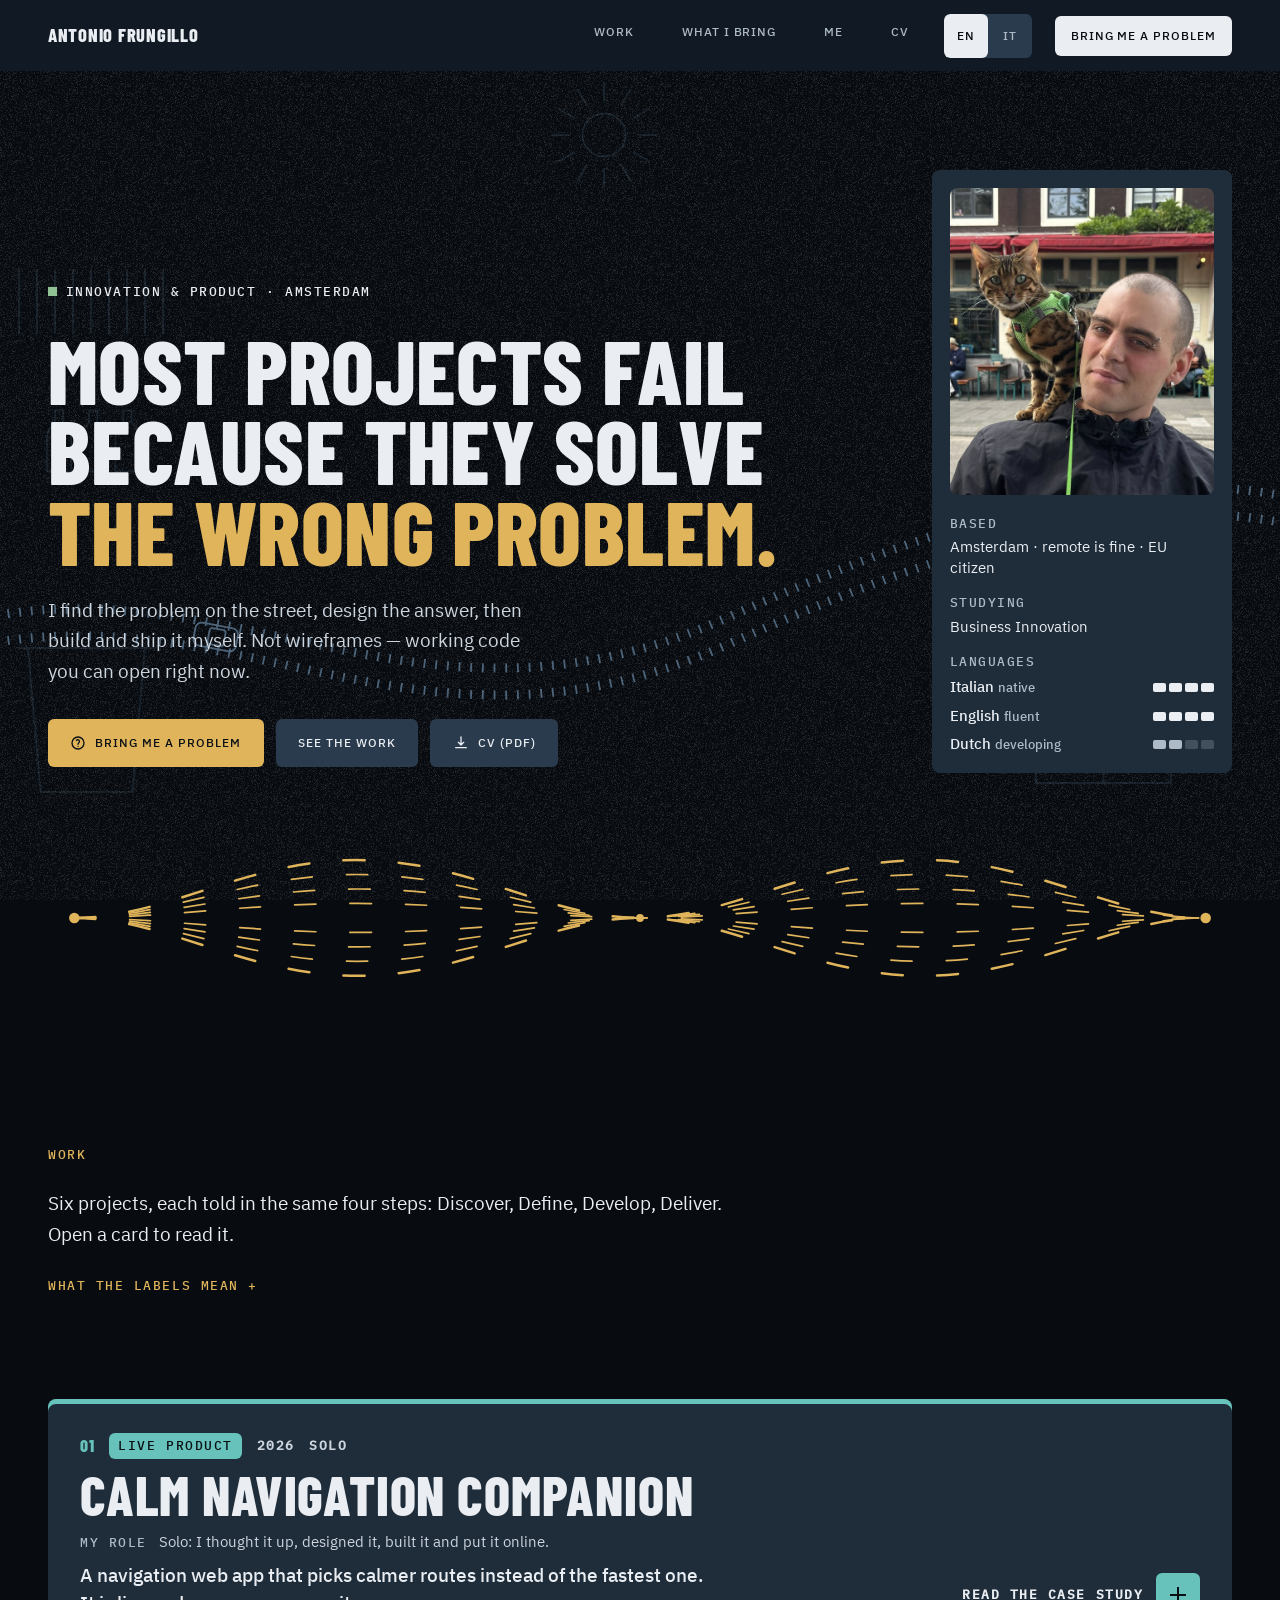
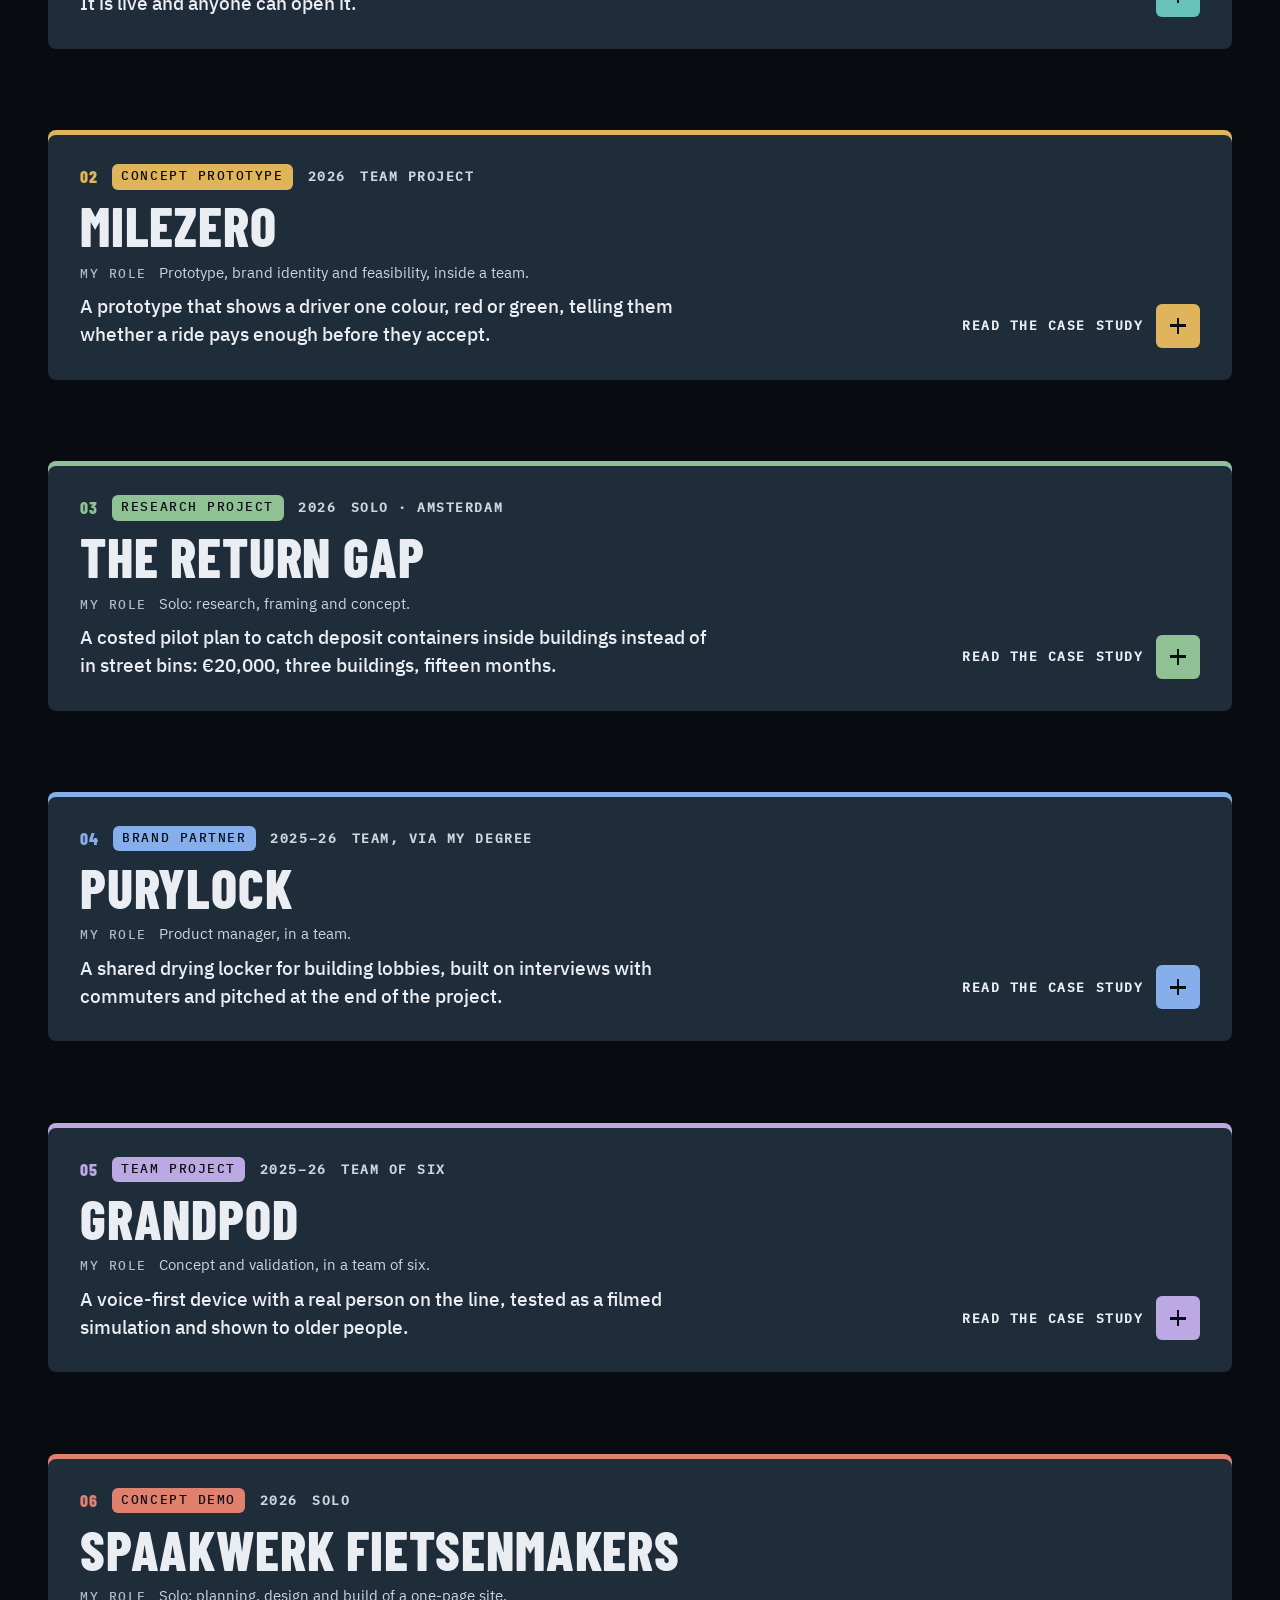
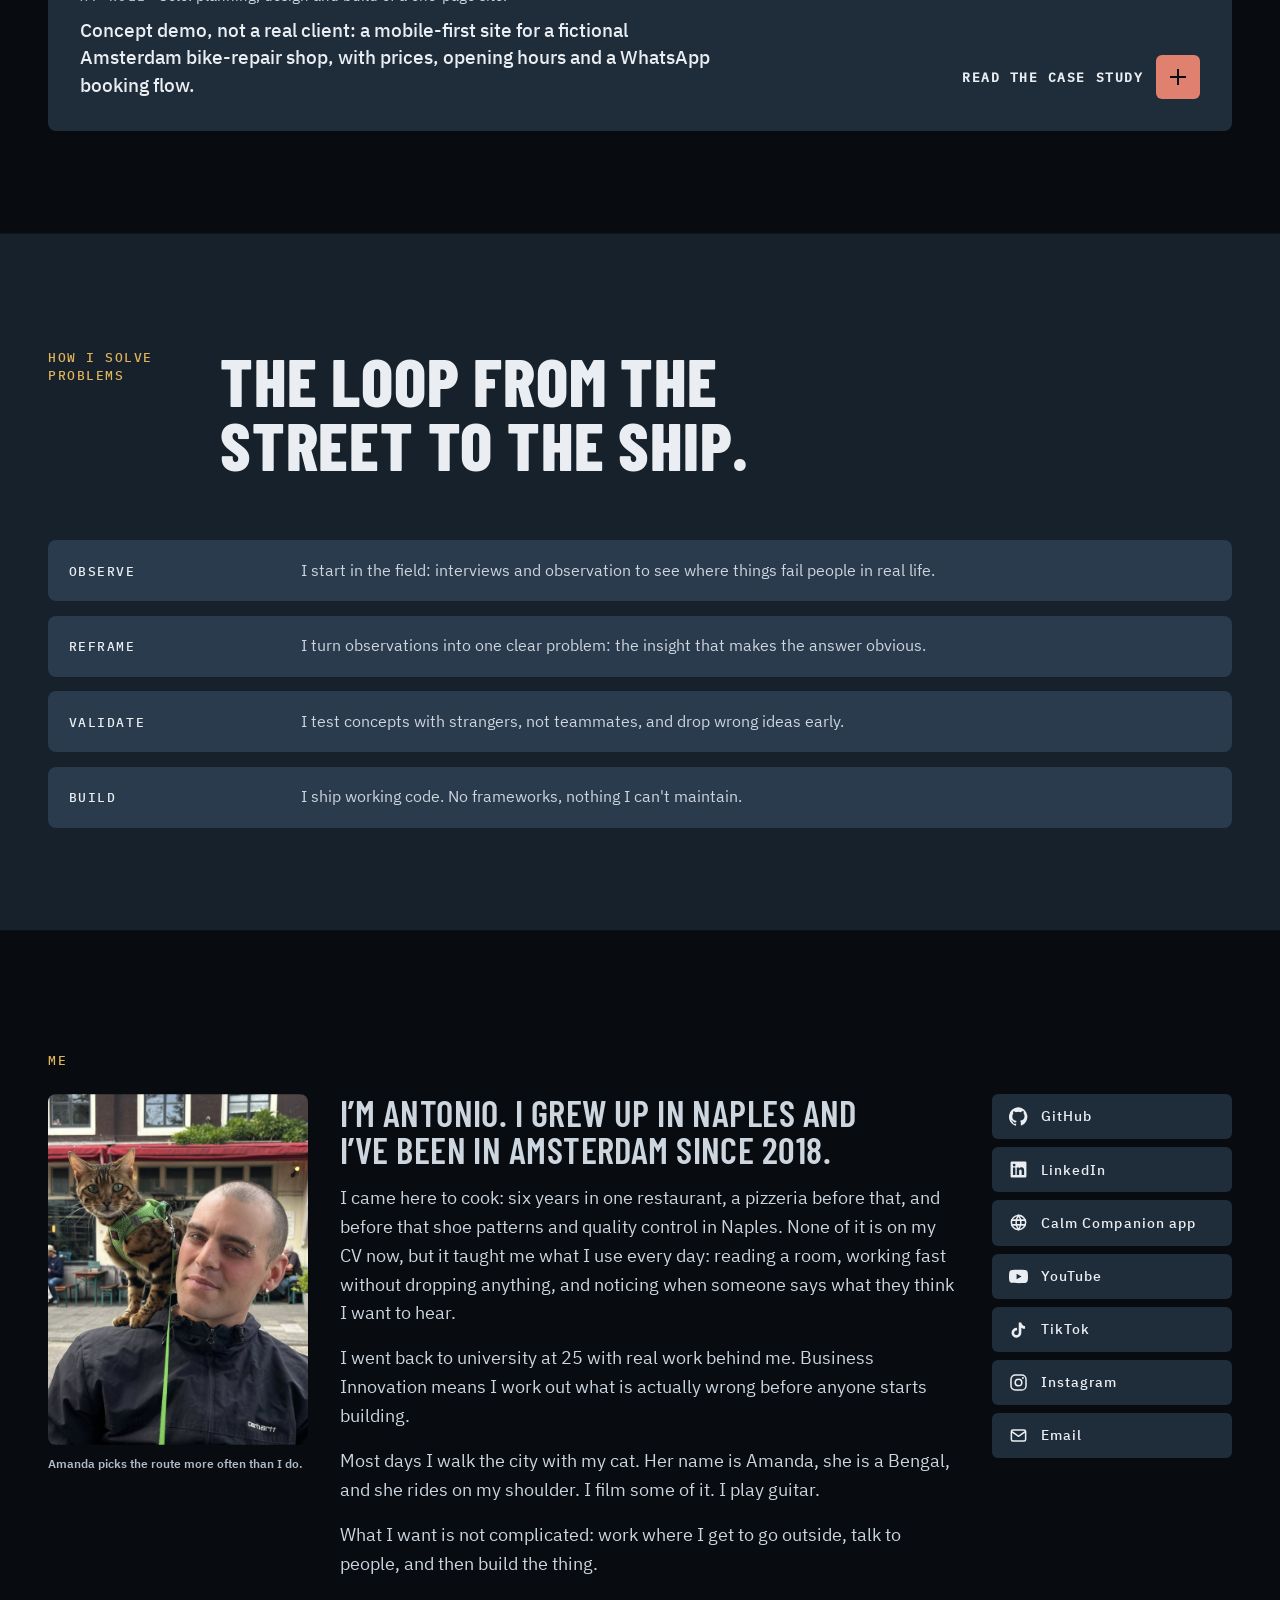
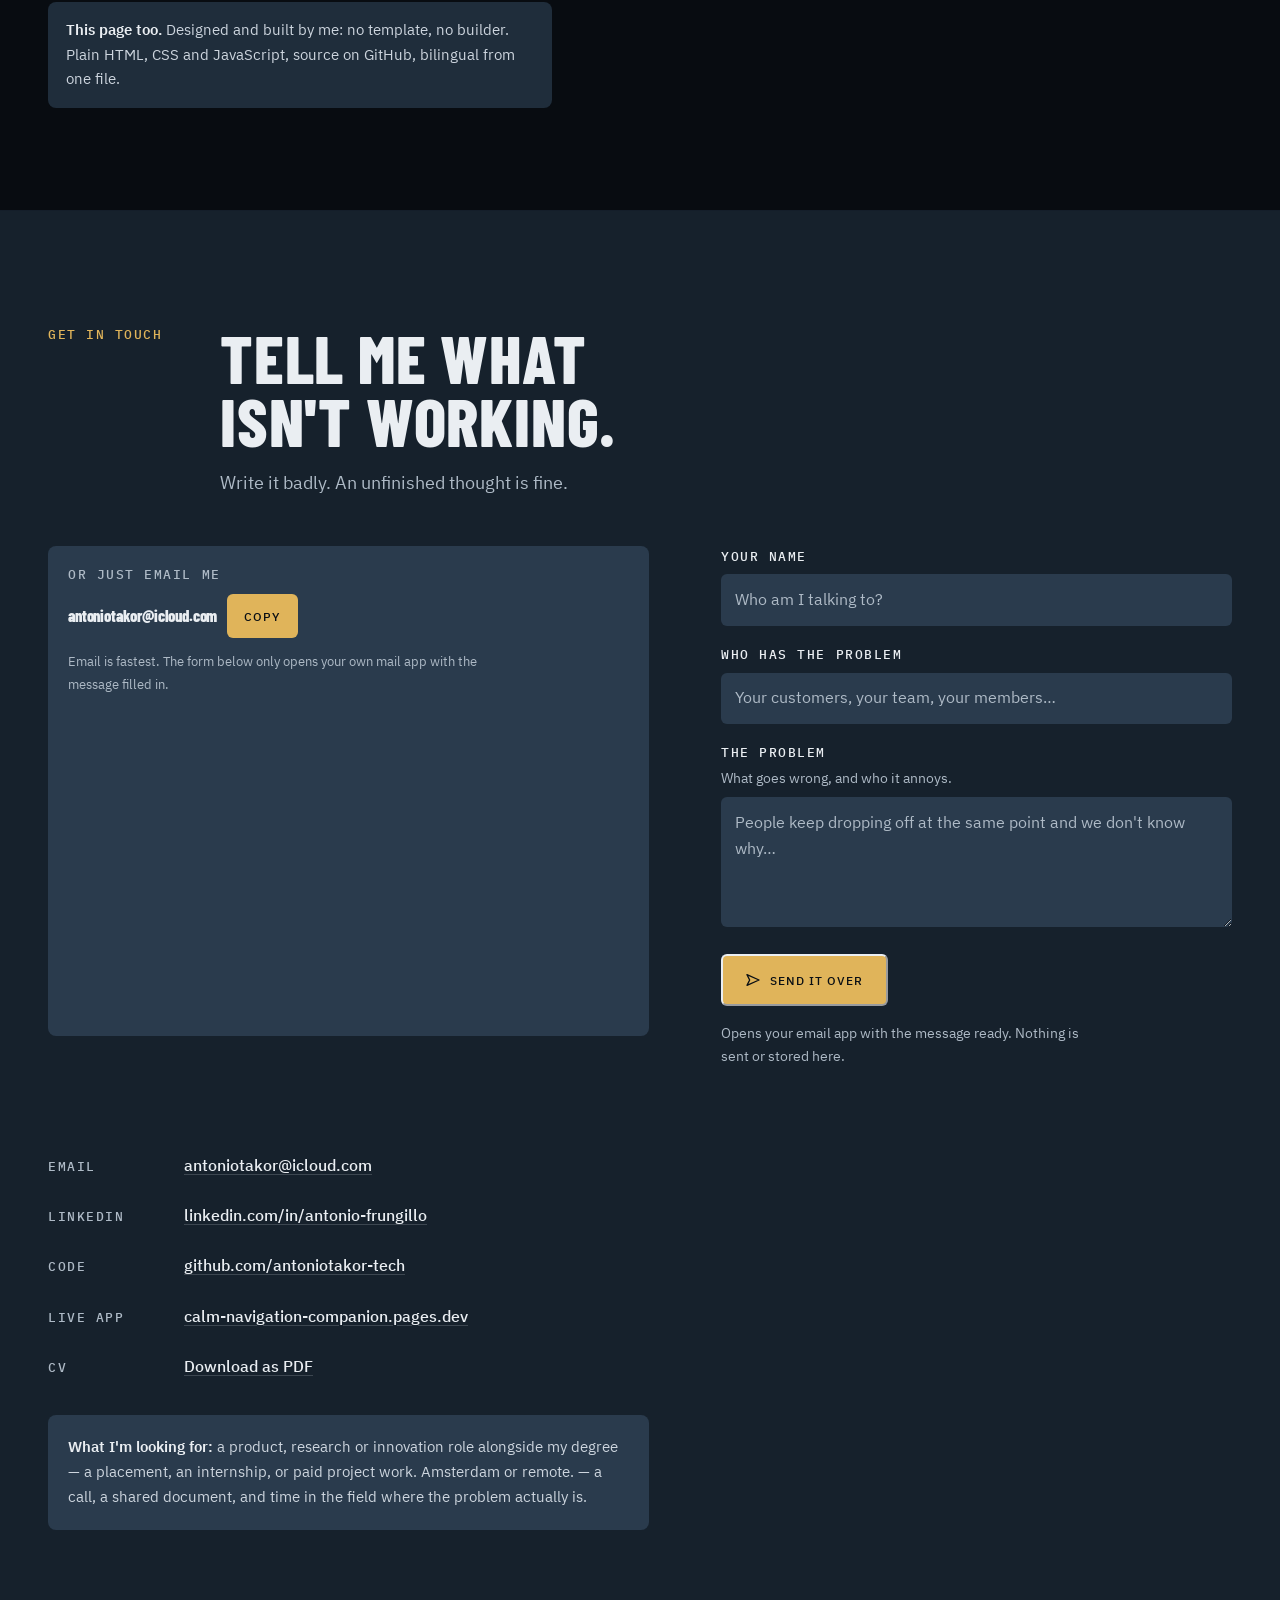
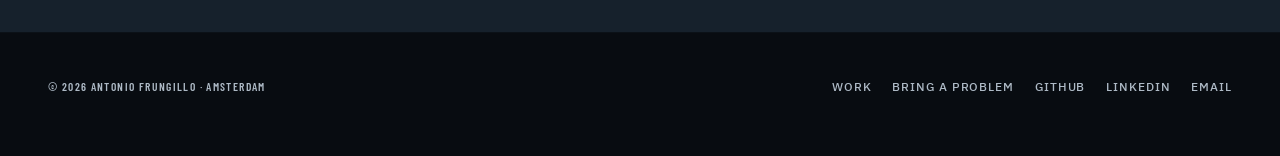
==== index.html @ 7f47feb0 "Calm case study: simpler, direct wording Co-Authored-By: Claude Sonnet 5.5 <noreply@anthropic.com>" ====
<!doctype html>
<html lang="en">
<head>
<meta charset="utf-8">
<meta name="viewport" content="width=device-width, initial-scale=1">
<title>Antonio Frungillo — I find the real problem first</title>
<meta name="description" content="Antonio Frungillo — innovation and product, Amsterdam. I find the real problem, design the answer, and ship it as working code. This site included: designed and built by me, no template.">
<meta name="author" content="Antonio Frungillo">
<link rel="canonical" href="https://antoniotakor-tech.github.io/">
<meta property="og:type" content="website">
<meta property="og:title" content="Antonio Frungillo — I find the real problem first">
<meta property="og:description" content="Innovation and product, Amsterdam. Research, reframing, and things that actually ship.">
<meta property="og:url" content="https://antoniotakor-tech.github.io/">
<meta name="theme-color" content="#080C11">
<link rel="icon" href="favicon.svg" type="image/svg+xml">


<style>
/* ============================================================
   TOKENS  —  editorial base, liquid-glass surfaces.
   White ground, warm and cool gradient accents, no hard outlines.
   ============================================================ */
:root{
  --bg:#FAFAFA;
  --card:#FFFFFF;
  --fg:#09090B;
  --fg-2:#3F3F46;
  --muted:#52525B;
  --rule:#09090B;
  --rule-soft:#D8D8DC;

  /* flat accent blocks — black text sits on all three at 5:1+ */
  --pink:#D45D6B;
  --green:#7CAE7A;
  --red:#B84B4B;
  /* darkened versions, for accent TEXT on white */
  --pink-ink:#A64553;
  --green-ink:#5A825A;
  --red-ink:#8B3A3A;
  --lime:#D1E0C4;
  /* liquid glass */
  --glass:rgba(255,255,255,.62);
  --glass-2:rgba(255,255,255,.45);
  --blur:saturate(165%) blur(22px);
  --pink-glass:none;
  --green-glass:none;
  --red-glass:none;
  --r-s:12px; --r-m:18px; --r-l:26px;
  --coral:#E88C7D;
  /* warm accent washes — no blue, no purple */
  --grad-warm:none;
  --grad-cool:none;

  --display:"Archivo",system-ui,-apple-system,"Segoe UI",sans-serif;
  --body:"Space Grotesk",system-ui,-apple-system,"Segoe UI",sans-serif;

  --s1:.5rem; --s2:1rem; --s3:1.5rem; --s4:2rem; --s5:3rem; --s6:4.5rem; --s7:6.5rem;
  --maxw:1280px;
  --gut:clamp(1.25rem,4vw,3rem);
}

*,*::before,*::after{box-sizing:border-box}
html{scroll-behavior:smooth}
@media (prefers-reduced-motion:reduce){html{scroll-behavior:auto}}

body{
  margin:0;
  background:var(--bg);
  color:var(--fg);
  font-family:var(--body);
  font-size:clamp(16px,.35vw + 15px,17.5px);
  line-height:1.6;
  -webkit-font-smoothing:antialiased;
}
img{max-width:100%;display:block}
a{color:var(--fg);text-decoration:underline;text-decoration-thickness:1px;text-underline-offset:3px;text-decoration-color:var(--rule-soft)}
a:hover{text-decoration-color:var(--pink-ink);color:var(--pink-ink)}
button{cursor:pointer;font:inherit}

:focus-visible{outline:3px solid var(--pink-ink);outline-offset:2px}

.skip{position:absolute;left:-9999px;top:0;z-index:200;background:var(--fg);color:#fff;padding:.85rem 1.25rem;font-weight:700}
.skip:focus{left:0}

.wrap{max-width:var(--maxw);margin:0 auto;padding:0 var(--gut)}

/* ============================================================
   TYPE SCALE
   ============================================================ */
h1,h2,h3,h4{font-family:var(--display);font-weight:800;letter-spacing:-.035em;line-height:1.02;margin:0}
h2{font-size:clamp(2rem,5vw,3.5rem)}
h3{font-size:clamp(1.35rem,2.4vw,1.9rem);letter-spacing:-.025em;line-height:1.1}
p{margin:0 0 1rem}
p:last-child{margin-bottom:0}

.label{
  font-family:var(--display);font-weight:800;
  font-size:.72rem;letter-spacing:.18em;text-transform:uppercase;
  color:var(--fg);display:inline-block;
}
.label::after{content:"";display:block;height:5px;background:var(--grad-warm);margin-top:.5rem;width:100%;max-width:110px}
.sec-head .label{margin-bottom:.4rem}
.lead{font-size:clamp(1.05rem,1.4vw,1.25rem);line-height:1.5;color:var(--fg-2)}

mark{background:var(--grad-warm);color:var(--fg);padding:0 .18em;box-decoration-break:clone;-webkit-box-decoration-break:clone}
mark.g{background:var(--grad-cool)}

/* ============================================================
   TOP BAR
   ============================================================ */
.bar{
  position:sticky;top:0;z-index:80;background:var(--bg);
  
}
.bar-in{
  max-width:var(--maxw);margin:0 auto;padding:.85rem var(--gut);
  display:flex;align-items:center;justify-content:space-between;gap:var(--s3);
}
.bar-name{font-family:var(--display);font-weight:800;letter-spacing:-.02em;font-size:.95rem;text-decoration:none}
.bar-name:hover{color:var(--fg)}
.bar-nav{display:flex;gap:1.4rem;align-items:center}
.bar-nav a{
  font-family:var(--display);font-weight:600;font-size:.74rem;
  letter-spacing:.13em;text-transform:uppercase;text-decoration:none;color:var(--muted);
  transition:color .15s ease;
}
.bar-nav a:hover{color:var(--fg)}
.lang-switch{display:flex;}
.lang-switch button{
  min-width:44px;min-height:36px;padding:.3rem .6rem;border:0;background:transparent;
  font-family:var(--display);font-weight:800;font-size:.72rem;letter-spacing:.1em;
  color:var(--muted);transition:background-color .15s ease,color .15s ease;
}
.lang-switch button+button{}
.lang-switch button[aria-pressed="true"]{background:var(--fg);color:#fff}
.lang-switch button:hover[aria-pressed="false"]{background:var(--grad-warm);color:var(--fg)}
/* ---------- compact menu, small screens ---------- */
.menu-btn{
  display:none;align-items:center;justify-content:center;
  width:44px;height:44px;flex:none;border:0;border-radius:999px;
  background:var(--glass-2);-webkit-backdrop-filter:var(--blur);backdrop-filter:var(--blur);
  cursor:pointer;transition:background-color .15s ease;
}
.menu-btn:hover{background:var(--grad-warm)}
.menu-ico{display:grid;gap:4px;width:18px}
.menu-ico i{display:block;height:2px;border-radius:2px;background:var(--fg);transition:transform .18s ease,opacity .18s ease}
.menu-btn[aria-expanded="true"] .menu-ico i:nth-child(1){transform:translateY(6px) rotate(45deg)}
.menu-btn[aria-expanded="true"] .menu-ico i:nth-child(2){opacity:0}
.menu-btn[aria-expanded="true"] .menu-ico i:nth-child(3){transform:translateY(-6px) rotate(-45deg)}

.menu-panel{
  display:grid;gap:.2rem;
  padding:.5rem clamp(1.25rem,4vw,3rem) 1rem;
  background:var(--glass);-webkit-backdrop-filter:var(--blur);backdrop-filter:var(--blur);
}
.menu-panel a{
  display:flex;align-items:center;min-height:52px;padding:.4rem .2rem;
  font-family:var(--display);font-weight:700;font-size:1rem;letter-spacing:-.01em;
  text-decoration:none;color:var(--fg);
}
.menu-panel a:hover{color:var(--pink-ink)}
@media (min-width:721px){ .menu-panel{display:none!important} }
@media (max-width:720px){
  .bar-in{gap:.55rem}
  .bar-nav{gap:.5rem;flex:none}
  .bar-nav a{display:none}
  .bar-nav .cta{display:none}
  .lang-switch{flex:none}
  .menu-btn{display:inline-flex}
  .bar-name{font-size:.9rem;max-width:8ch;line-height:1.05}
}
.bar-nav .cta{
  background:var(--fg);color:#fff;padding:.62rem 1rem;
  display:inline-flex;align-items:center;min-height:40px;
}
.bar-nav .cta:hover{background:var(--pink-ink);color:#fff}

/* ============================================================
   HERO
   ============================================================ */
.hero{padding:var(--s6) 0 0}
.hero-grid{display:grid;gap:var(--s4)}
@media (min-width:1000px){
  .hero-grid{grid-template-columns:minmax(0,1fr) 300px;gap:var(--s5);align-items:end}
}
.status{display:inline-flex;align-items:center;gap:.55rem;margin-bottom:var(--s3)}
.status .dot{width:9px;height:9px;background:var(--green);flex:none}
.status span{font-family:var(--display);font-weight:600;font-size:.72rem;letter-spacing:.16em;text-transform:uppercase}

.hero h1{
  font-size:clamp(2.05rem,5.4vw,4.1rem);
  letter-spacing:-.035em;line-height:1.0;
  margin:0 0 var(--s3);
  text-wrap:balance;
}
.hero h1 .thin{font-weight:400;letter-spacing:-.03em}
.hero-sub{max-width:44ch;margin:0 0 var(--s4)}

.cta-row{display:flex;flex-wrap:wrap;gap:.75rem;padding-bottom:var(--s5)}
.btn{
  display:inline-flex;align-items:center;justify-content:center;gap:.55rem;
  min-height:52px;padding:.85rem 1.4rem;
  font-family:var(--display);font-weight:700;font-size:.78rem;
  letter-spacing:.13em;text-transform:uppercase;
  background:transparent;color:var(--fg);
  text-decoration:none;cursor:pointer;
  transition:background-color .15s ease,color .15s ease,border-color .15s ease;
}
.btn:hover{background:var(--fg);color:#fff;text-decoration:none}
.btn-fill{background:var(--grad-warm);border-color:var(--fg)}
.btn-fill:hover{background:var(--fg);color:#fff}
.btn svg{width:16px;height:16px;flex:none}

.hero-card{
  background:var(--card);
  padding:1.25rem;margin-bottom:var(--s5);
}
.hero-card dl{margin:0;display:grid;gap:.85rem}
.hero-card dt{font-family:var(--display);font-weight:600;font-size:.66rem;letter-spacing:.16em;text-transform:uppercase;color:var(--muted)}
.hero-card dd{margin:.15rem 0 0;font-size:.95rem;line-height:1.4}

/* ---------- language proficiency: full ink for IT/EN, lighter for NL ---------- */
.langs{display:grid;gap:.5rem;margin:.35rem 0 0}
.lang{display:grid;grid-template-columns:1fr auto;align-items:center;gap:.6rem}
.lang-n{font-size:.92rem;font-weight:500}
.lang-n i{font-style:normal;color:var(--muted);font-size:.82rem}
.lang-bar{display:flex;gap:3px}
.lang-bar b{width:13px;height:9px;background:var(--rule-soft)}
.lang-bar b.on{background:var(--fg)}
.lang-bar b.part{background:var(--muted)}

/* ---------- double diamond: pure shape, banded like a retro sun ---------- */
.dd-wrap{background:var(--card);padding:clamp(1.25rem,3vw,2.25rem)}
.dd-phases{
  display:grid;grid-template-columns:repeat(2,1fr);gap:0;
  margin-top:clamp(1.25rem,3vw,2rem);
  
}
@media (min-width:720px){.dd-phases{grid-template-columns:repeat(4,1fr)}}
.dd-phases div{
  
  padding:.85rem .9rem;
}
.dd-phases b{
  display:block;font-family:var(--display);font-weight:800;
  font-size:clamp(.86rem,1.5vw,1.05rem);letter-spacing:.04em;
}
.dd-phases i{font-style:normal;font-family:var(--display);font-weight:600;font-size:.66rem;letter-spacing:.16em;color:var(--muted)}
.dd-phases div:nth-child(1),.dd-phases div:nth-child(2){background:var(--grad-warm)}
.dd-phases div:nth-child(3),.dd-phases div:nth-child(4){background:var(--grad-cool)}
.dd-phases div:nth-child(1) i,.dd-phases div:nth-child(2) i,
.dd-phases div:nth-child(3) i,.dd-phases div:nth-child(4) i{color:var(--fg);opacity:.7}
/* small version, in the hero */
.dd-hero{background:var(--card);padding:1.1rem}

/* full-width statement band */
.band{
  
  background:var(--grad-cool);
}
.band .wrap{padding-top:var(--s4);padding-bottom:var(--s4)}
.band{position:relative}
.band p{
  font-family:var(--display);font-weight:800;letter-spacing:-.03em;line-height:1.12;
  font-size:clamp(1.35rem,3.2vw,2.35rem);margin:0;max-width:24ch;
}

/* ============================================================
   SECTIONS
   ============================================================ */
section{padding:var(--s6) 0}
section:last-of-type{border-bottom:0}
.sec-head{display:grid;gap:var(--s2);margin-bottom:var(--s5)}
@media (min-width:900px){
  .sec-head{grid-template-columns:140px minmax(0,1fr);gap:var(--s4);align-items:start}
}
.sec-head h2{max-width:18ch;text-wrap:balance}
.sec-head .sec-body{max-width:56ch}
.sec-head .sec-body p{color:var(--muted)}
.sec-head .sec-body h2{margin-bottom:var(--s2)}

/* ============================================================
   WORK
   ============================================================ */
.case{padding-top:var(--s4);margin-top:var(--s7)}
.case:first-of-type{margin-top:0}
.case-media{display:grid;gap:var(--s3)}
.case-grid{display:grid;gap:var(--s4)}
@media (min-width:960px){
  .case-grid{grid-template-columns:minmax(0,1.02fr) minmax(0,1fr);gap:var(--s5);align-items:start}
  .case-media{position:sticky;top:5.5rem}
}
.case-num{
  font-family:var(--display);font-weight:800;font-size:.78rem;letter-spacing:.16em;
  display:flex;flex-wrap:wrap;gap:.5rem 1rem;align-items:baseline;
  text-transform:uppercase;margin-bottom:var(--s2);
}
.case-num b{color:var(--fg)}
.case-num span{color:var(--muted);font-weight:600}
.case h3{margin-bottom:var(--s2)}
.case h3 a{text-decoration:none}
.case-rf{
  font-family:var(--display);font-weight:600;font-size:.92rem;
  display:flex;flex-wrap:wrap;gap:.4rem .6rem;align-items:baseline;
  padding:.7rem 0;
  margin-bottom:var(--s3);
}
.case p{color:var(--fg-2);margin-bottom:.9rem}
.case p strong{color:var(--fg);font-weight:700}
.case-media figure{margin:0}
.case-media img{background:var(--card);width:100%}
.case-cap{font-family:var(--display);font-size:.72rem;letter-spacing:.04em;color:var(--muted);margin-top:.6rem}
.chips{display:flex;flex-wrap:wrap;gap:.4rem;margin-top:var(--s3)}
.chips span{
  padding:.35rem .7rem;
  font-family:var(--display);font-weight:600;font-size:.7rem;letter-spacing:.08em;color:var(--fg-2);
}
.case-link{
  display:inline-flex;align-items:center;gap:.5rem;min-height:44px;margin-top:var(--s2);
  background:var(--grad-warm);padding:.55rem .9rem;
  font-family:var(--display);font-weight:700;font-size:.76rem;letter-spacing:.13em;text-transform:uppercase;
  text-decoration:none;border-bottom:2px solid var(--pink);
}
.case-link{border-bottom:0}
.case-link:hover{background:var(--fg);color:#fff;text-decoration:none}

/* ------------------------------------------------------------
   FLOW DIAGRAM (drawn, not a slide)
   ------------------------------------------------------------ */
.flow{background:var(--card);padding:1.25rem}
.flow-lane{padding:1.1rem 0}
.flow-lane+.flow-lane{}
.flow-tag{
  display:inline-block;font-family:var(--display);font-weight:800;
  font-size:.66rem;letter-spacing:.18em;text-transform:uppercase;
  padding:.3rem .6rem;margin-bottom:.9rem;
}
.flow-lane.now .flow-tag{background:var(--red);color:var(--fg)}
.flow-lane.fix .flow-tag{background:var(--grad-cool);color:var(--fg)}
.flow-row{display:flex;flex-wrap:wrap;align-items:stretch;gap:.4rem}
.flow-row b{
  font-family:var(--display);font-weight:600;font-size:.78rem;line-height:1.3;
  padding:.5rem .65rem;flex:1 1 108px;min-width:0;
  display:flex;align-items:center;
}
.flow-row i{
  font-style:normal;align-self:center;color:var(--muted);
  font-family:var(--display);font-weight:700;font-size:.9rem;flex:none;
}
.flow-lane.now .flow-row b:last-of-type{background:var(--red)}
.flow-lane.fix .flow-row b:last-of-type{background:var(--grad-cool)}
.flow-note{
  font-family:var(--display);font-size:.76rem;color:var(--muted);
  margin:.8rem 0 0;line-height:1.45;
}

/* ------------------------------------------------------------
   EXPANDABLE PROCESS PANEL
   ------------------------------------------------------------ */
.case-more{margin-top:var(--s4)}
.case-more>summary{
  list-style:none;cursor:pointer;
  display:flex;align-items:center;justify-content:space-between;gap:var(--s2);
  min-height:62px;padding:1rem 1.1rem;
  background:var(--card);
  font-family:var(--display);font-weight:800;font-size:.8rem;
  letter-spacing:.14em;text-transform:uppercase;
  transition:background-color .15s ease,color .15s ease;
}
.case-more>summary::-webkit-details-marker{display:none}
.case-more>summary:hover{background:var(--grad-warm);color:var(--fg)}
.case-more>summary:hover .sign{background:var(--fg)}
.case-more>summary:hover .sign::before,.case-more>summary:hover .sign::after{background:#fff}
.case-more>summary:focus-visible{outline:3px solid var(--pink-ink);outline-offset:2px}
.case-more .sign{
  width:34px;height:34px;flex:none;
  display:grid;place-items:center;position:relative;
}
.case-more .sign::before,.case-more .sign::after{
  content:"";position:absolute;background:var(--fg);
}
.case-more .sign::before{width:14px;height:2px}
.case-more .sign::after{width:2px;height:14px;transition:opacity .15s ease}
.case-more[open] .sign::after{opacity:0}
.case-more[open]>summary{background:var(--grad-warm);color:var(--fg)}
.case-more[open] .sign{background:var(--fg)}
.case-more[open] .sign::before{background:#fff}
.panel{padding:var(--s3) 0 var(--s4);padding-left:1.1rem;padding-right:1.1rem}

/* process infographic */
.proc{
  display:grid;gap:0;margin:0 0 var(--s4);
  
}
@media (min-width:800px){.proc{grid-template-columns:repeat(4,1fr)}}
.proc-step{
  
  padding:1.1rem 1rem;background:var(--card);
}
.proc-dia{
  width:26px;height:26px;margin-bottom:.75rem;
  display:grid;place-items:center;
  transform:rotate(45deg);
}
.proc-dia b{transform:rotate(-45deg);font-family:var(--display);font-weight:800;font-size:.72rem}
.proc-step:nth-child(1) .proc-dia,.proc-step:nth-child(2) .proc-dia{background:var(--grad-warm)}
.proc-step:nth-child(3) .proc-dia,.proc-step:nth-child(4) .proc-dia{background:var(--grad-cool)}
.proc-ph{
  font-family:var(--display);font-weight:800;font-size:.72rem;letter-spacing:.16em;
  text-transform:uppercase;margin:0 0 .4rem;
}
.proc-step p{font-size:.88rem;line-height:1.45;color:var(--fg-2);margin:0}
.proc-step p+p{margin-top:.5rem}

/* prose inside the panel */
.panel h4{
  font-family:var(--display);font-weight:800;font-size:.74rem;letter-spacing:.16em;
  text-transform:uppercase;margin:var(--s3) 0 .5rem;padding-top:.8rem;
  
}
.panel h4:first-of-type{margin-top:0;border-top:0;padding-top:0}
.panel p{color:var(--fg-2);font-size:.96rem;margin-bottom:.8rem}
.panel blockquote{
  margin:0 0 .9rem;padding:.85rem 1.1rem;
  border-left:3px solid var(--green);background:var(--card);
  font-size:1rem;line-height:1.5;color:var(--fg);
}
.killed{list-style:none;margin:0 0 .9rem;padding:0}
.killed li{
  padding:.6rem 0 .6rem 1.7rem;position:relative;
  font-size:.93rem;color:var(--fg-2);
}
.killed li:last-child{border-bottom:0}
.killed li::before{
  content:"";position:absolute;left:0;top:1.05em;
  width:12px;height:2.5px;background:var(--red-ink);
}
.killed b{color:var(--fg);font-weight:700}
.panel-close{
  font-family:var(--display);font-weight:700;
  font-size:clamp(1rem,1.7vw,1.2rem);line-height:1.3;letter-spacing:-.015em;
  color:var(--fg)!important;margin:var(--s3) 0 0;padding-top:1rem;
  
}

/* ============================================================
   OFFER
   ============================================================ */
.offers{display:grid;gap:0;}
@media (min-width:880px){.offers{grid-template-columns:repeat(3,1fr)}}
.offer{
  
  padding:var(--s4) var(--s3);background:var(--card);
  transition:background-color .15s ease;
}
.offer:hover{background:var(--bg)}
.offer-n{
  display:flex;align-items:center;justify-content:center;
  width:52px;height:52px;margin:0 0 1.2rem;
  
  font-family:var(--display);font-weight:800;font-size:1.25rem;
}
.offer:nth-child(1) .offer-n{background:var(--grad-warm)}
.offer:nth-child(2) .offer-n{background:var(--grad-cool)}
.offer:nth-child(3) .offer-n{background:none}
.offer h3{font-size:1.22rem;margin-bottom:.6rem}
.offer>p{color:var(--muted);font-size:.95rem;margin-bottom:1.1rem}
.offer ul{margin:0;padding:0;list-style:none;}
.offer li{
  padding:.65rem 0 .65rem 1.3rem;
  font-size:.92rem;color:var(--fg-2);position:relative;
}
.offer li:last-child{border-bottom:0}
.offer li::before{content:"→";position:absolute;left:0;color:var(--pink-ink);font-weight:700}

/* ============================================================
   TOOLKIT
   ============================================================ */
.kit{margin:0;}
.kit>div{
  
  display:grid;gap:.3rem;padding:1.3rem 0;
}
@media (min-width:760px){.kit>div{grid-template-columns:180px minmax(0,1fr);gap:var(--s4);align-items:baseline}}
.kit dt{font-family:var(--display);font-weight:700;font-size:.76rem;letter-spacing:.16em;text-transform:uppercase}
.kit dd{margin:0;color:var(--fg-2);font-size:.98rem}
.kit dd b{color:var(--fg);font-weight:700}

/* ============================================================
   CONTACT
   ============================================================ */
.contact-grid{display:grid;gap:var(--s5);padding-top:var(--s4)}
@media (min-width:940px){.contact-grid{grid-template-columns:minmax(0,1fr) minmax(0,.85fr);gap:var(--s6)}}
.field{margin-bottom:1.15rem}
.field label{display:block;font-family:var(--display);font-weight:700;font-size:.72rem;letter-spacing:.14em;text-transform:uppercase;margin-bottom:.45rem}
.field .hint{display:block;font-family:var(--body);font-weight:400;font-size:.85rem;letter-spacing:0;text-transform:none;color:var(--muted);margin-top:.25rem}
.field input,.field textarea{
  width:100%;background:var(--card);color:var(--fg);
  padding:.8rem .9rem;font:inherit;font-size:.98rem;min-height:50px;
  transition:border-color .15s ease,box-shadow .15s ease;
}
.field textarea{min-height:130px;resize:vertical}
.field input:focus,.field textarea:focus{outline:none;border-color:var(--pink-ink);box-shadow:0 0 0 3px rgba(200,0,92,.16)}
.field input::placeholder,.field textarea::placeholder{color:#8A8A93}
.form-note{font-size:.86rem;color:var(--muted);margin:1rem 0 0;max-width:48ch}
.direct{list-style:none;margin:0;padding:0;}
.direct li{padding:.95rem 0;display:grid;gap:.15rem}
@media (min-width:520px){.direct li{grid-template-columns:120px minmax(0,1fr);gap:var(--s2);align-items:baseline}}
.direct .k{font-family:var(--display);font-weight:700;font-size:.68rem;letter-spacing:.16em;text-transform:uppercase;color:var(--muted)}
.direct .v{font-size:1rem;font-weight:500;overflow-wrap:anywhere}
.avail{margin-top:var(--s3);padding:1.1rem;font-size:.94rem;color:var(--fg-2)}
.avail b{color:var(--fg)}
.avail .hl{background:var(--grad-cool);padding:0 .2em}

/* ============================================================
   FOOTER
   ============================================================ */
footer{padding:var(--s4) 0 var(--s5)}
.foot-in{display:flex;flex-wrap:wrap;gap:var(--s2) var(--s4);justify-content:space-between;align-items:baseline}
.foot-in p{margin:0;color:var(--muted);font-family:var(--display);font-size:.72rem;letter-spacing:.12em;text-transform:uppercase}
.foot-links{display:flex;flex-wrap:wrap;gap:1.3rem}
.foot-links a{font-family:var(--display);font-weight:600;font-size:.72rem;letter-spacing:.12em;text-transform:uppercase;text-decoration:none;color:var(--muted)}
.foot-links a:hover{color:var(--fg)}

/* ============================================================
   MOTION — subtle, 350ms, reduced-motion respected
   ============================================================ */
.rv{opacity:0;transform:translateY(12px);transition:opacity .35s ease,transform .35s ease}
.rv.in{opacity:1;transform:none}
@media (prefers-reduced-motion:reduce){
  .rv{opacity:1!important;transform:none!important;transition:none}
  *{transition:none!important}
}

/* ============================================================
   LIQUID GLASS  —  no outlines, soft tint, rounded
   ============================================================ */
body{
  background:
    none,
    none,
    none,
    var(--bg);
  background-attachment:fixed;
}

.bar{
  background:var(--glass);
  -webkit-backdrop-filter:var(--blur);backdrop-filter:var(--blur);
}
.bar-nav .cta{border-radius:999px}
.lang-switch{border-radius:999px;overflow:hidden;background:var(--glass-2);-webkit-backdrop-filter:var(--blur);backdrop-filter:var(--blur)}
.lang-switch button+button{box-shadow:inset 1px 0 0 rgba(9,9,11,.10)}
.lang-switch button[aria-pressed="true"]{background:var(--fg);color:#fff}

.btn{border-radius:999px;background:var(--glass-2);-webkit-backdrop-filter:var(--blur);backdrop-filter:var(--blur)}
.btn:hover{background:var(--fg);color:#fff}
.btn-fill{background:var(--grad-warm);color:var(--fg)}
.btn-fill:hover{background:var(--fg);color:#fff}

.hero-card{
  background:var(--glass);border-radius:var(--r-l);
  -webkit-backdrop-filter:var(--blur);backdrop-filter:var(--blur);
  padding:1.5rem;
}
.lang-bar b{border-radius:2px}

.band{background:var(--green-glass);-webkit-backdrop-filter:var(--blur);backdrop-filter:var(--blur)}

.label::after{border-radius:999px;height:5px}

.dd-wrap{background:var(--glass);border-radius:var(--r-l);-webkit-backdrop-filter:var(--blur);backdrop-filter:var(--blur)}
.dd-phases{
  display:grid;gap:.55rem;margin-top:clamp(1.25rem,3vw,2rem);
}
@media (min-width:720px){.dd-phases{grid-template-columns:repeat(4,1fr)}}
.dd-phases div{border-radius:var(--r-m);padding:.9rem 1rem;-webkit-backdrop-filter:var(--blur);backdrop-filter:var(--blur)}
.dd-phases div:nth-child(1),.dd-phases div:nth-child(2){background:var(--pink-glass)}
.dd-phases div:nth-child(3),.dd-phases div:nth-child(4){background:var(--green-glass)}

/* ---------- work: names out front, everything else behind the click ---------- */
.case{margin-top:1rem}
.case:first-of-type{margin-top:0}
.case-more{border-radius:var(--r-l);overflow:hidden;background:var(--glass);-webkit-backdrop-filter:var(--blur);backdrop-filter:var(--blur)}
.case-more>summary{
  min-height:0;padding:clamp(1.3rem,3vw,2rem);background:transparent;
  gap:var(--s3);align-items:flex-start;border-radius:var(--r-l);
  text-transform:none;letter-spacing:0;font-size:1rem;
}
.case-more>summary:hover{background:rgba(255,255,255,.42);color:var(--fg)}
.case-more[open]>summary{background:rgba(255,255,255,.42);color:var(--fg)}
.case-head{display:grid;gap:.55rem;min-width:0}
.case-num{
  display:flex;flex-wrap:wrap;gap:.35rem .9rem;align-items:baseline;margin:0;
  font-family:var(--display);font-weight:700;font-size:.7rem;letter-spacing:.15em;
  text-transform:uppercase;color:var(--muted);
}
.case-num b{color:var(--fg)}
.case-name{
  font-family:var(--display);font-weight:800;
  font-size:clamp(1.6rem,4vw,2.7rem);line-height:1.02;letter-spacing:-.035em;
  color:var(--fg);
}
.case-rf{
  display:flex;flex-wrap:wrap;gap:.35rem .6rem;align-items:baseline;margin:0;padding:0;
  font-family:var(--display);font-weight:600;font-size:clamp(.85rem,1.6vw,1rem);
}
.case-more .sign{
  width:44px;height:44px;border-radius:999px;margin-top:.35rem;
  background:var(--grad-warm);
}
.case-more .sign::before,.case-more .sign::after{background:var(--fg)}
.case-more .sign::before{width:16px;height:2.5px}
.case-more .sign::after{width:2.5px;height:16px}
.case-more[open] .sign{background:var(--fg)}
.case-more[open] .sign::before{background:#fff}

.panel{padding:0 clamp(1.3rem,3vw,2rem) clamp(1.6rem,3vw,2.25rem);border:0}
.panel-lead{font-size:clamp(1.02rem,1.6vw,1.18rem);line-height:1.5;color:var(--fg)!important;font-weight:500}
.panel h4{
  border:0;padding-top:0;margin:var(--s4) 0 .6rem;
  font-size:.72rem;letter-spacing:.16em;
}
.case-media{display:grid;gap:.9rem;margin-bottom:var(--s3)}
@media (min-width:820px){
  .case-media:has(figure:nth-child(2)){grid-template-columns:repeat(2,1fr)}
  .case-media:has(figure:nth-child(3)) figure:first-child{grid-column:1 / -1}
}
.case-media figure{margin:0;border-radius:var(--r-m);overflow:hidden;background:rgba(255,255,255,.5)}
.case-media img{width:100%;height:100%;object-fit:cover;display:block}

.proc{display:grid;gap:.55rem;margin:var(--s3) 0 0;border:0}
@media (min-width:820px){.proc{grid-template-columns:repeat(4,1fr)}}
.proc-step{border-radius:var(--r-m);padding:1.1rem;-webkit-backdrop-filter:var(--blur);backdrop-filter:var(--blur)}
.proc-step:nth-child(1),.proc-step:nth-child(2){background:var(--pink-glass)}
.proc-step:nth-child(3),.proc-step:nth-child(4){background:var(--green-glass)}
.proc-dia{display:none}
.proc-ph{font-size:.7rem;letter-spacing:.16em}
.proc-step p:last-child{color:var(--fg);opacity:.82}

.flow{background:transparent;padding:0;border:0}
.flow-lane{padding:1.1rem 1.25rem;border-radius:var(--r-m);margin-bottom:.6rem;-webkit-backdrop-filter:var(--blur);backdrop-filter:var(--blur)}
.flow-lane.now{background:var(--red-glass)}
.flow-lane.fix{background:var(--green-glass)}
.flow-tag{border-radius:999px;background:rgba(255,255,255,.55)!important;color:var(--fg)!important}
.flow-row b{border:0;border-radius:var(--r-s);background:rgba(255,255,255,.6);padding:.6rem .75rem}
.flow-lane.now .flow-row b:last-of-type,.flow-lane.fix .flow-row b:last-of-type{background:rgba(255,255,255,.92);font-weight:700}
.flow-note{color:var(--fg);opacity:.75}

.killed{border:0}
.killed li{border:0;padding:.55rem 0 .55rem 1.6rem}
.killed li::before{content:"";position:absolute;left:0;top:1.05em;width:13px;height:3px;border-radius:2px;background:var(--grad-warm)}
.panel-close{border:0;padding-top:0;margin-top:var(--s4)}
.case-link{border-radius:999px;padding:.7rem 1.1rem;margin-top:var(--s3)}

/* ---------- toolkit ---------- */
.kit{display:grid;gap:.55rem;border:0}
.kit>div{
  border:0;border-radius:var(--r-m);padding:1.1rem 1.3rem;
  background:var(--glass);-webkit-backdrop-filter:var(--blur);backdrop-filter:var(--blur);
}
@media (min-width:760px){.kit>div{grid-template-columns:200px minmax(0,1fr)}}

/* ---------- contact ---------- */
.contact-grid{border:0;padding-top:0}
.field input,.field textarea{
  border:0;border-radius:var(--r-m);background:rgba(255,255,255,.72);
  -webkit-backdrop-filter:var(--blur);backdrop-filter:var(--blur);
  box-shadow:inset 0 0 0 1px rgba(9,9,11,.10);
}
.field input:focus,.field textarea:focus{box-shadow:inset 0 0 0 2px var(--pink-ink)}
.direct{border:0}
.direct li{border:0;padding:.75rem 0}
.avail{border:0;border-radius:var(--r-m);padding:1.25rem;background:var(--glass);-webkit-backdrop-filter:var(--blur);backdrop-filter:var(--blur)}
.avail .hl{border-radius:6px;padding:.05em .3em}

section{border:0}
footer{border:0}
.bar{box-shadow:0 1px 0 rgba(9,9,11,.07)}
.hero{border:0}

/* the reframe has to read as wrong → right */
.case-rf .rf-from{color:var(--red-ink);text-decoration:line-through;text-decoration-thickness:2px;text-decoration-color:rgba(200,30,30,.55)}
.case-rf .rf-arrow{color:var(--muted);font-weight:400}
.case-rf .rf-to{color:var(--fg);font-weight:800;border-bottom:4px solid var(--green);padding-bottom:1px}

.case{margin-top:.7rem}
.sec-head{margin-bottom:var(--s4)}
section{padding:var(--s5) 0}

.dd-wrap{margin-bottom:var(--s5)}
#process{padding-bottom:var(--s4)}

#work .label{margin-bottom:var(--s3)}

#problem .label,#toolkit .label{margin-bottom:var(--s3)}

/* small screens: links and CTA live in the menu, not the bar */
@media (max-width:720px){
  .bar-nav a,
  .bar-nav .cta{display:none}
  .menu-btn{display:inline-flex}
  .bar-in{gap:.55rem}
  .bar-nav{gap:.5rem;flex:none}
  .bar-name{font-size:.9rem;max-width:9ch;line-height:1.05}
}
@media (min-width:721px){ .menu-btn{display:none} }

/* the facts strip: role and status, scannable in a glance */
.facts{display:grid;gap:.45rem;margin:0 0 var(--s3)}
@media (min-width:760px){.facts{grid-template-columns:repeat(2,1fr)}}
.facts>div{
  display:grid;gap:.15rem;padding:.75rem .9rem;border-radius:var(--r-s);
  background:rgba(255,255,255,.55);
  -webkit-backdrop-filter:var(--blur);backdrop-filter:var(--blur);
}
.facts dt{
  font-family:var(--display);font-weight:800;font-size:.62rem;
  letter-spacing:.17em;text-transform:uppercase;color:var(--muted);
}
.facts dd{margin:0;font-size:.9rem;line-height:1.35;font-weight:500;color:var(--fg)}

h2.label{
  font-family:var(--display);font-weight:800;font-size:.72rem;
  letter-spacing:.18em;text-transform:uppercase;color:var(--fg);
  line-height:1.4;margin:0 0 var(--s3);display:inline-block;
}
h3.case-name{margin:0}

/* ---------- evidence row ---------- */
.fact-wide{grid-column:1 / -1}
.fact-wide dd{font-weight:400;line-height:1.5}
.fact-wide dd b{font-weight:700}

/* ---------- the shipped one gets the most room ---------- */
.shot{margin:0 0 .9rem;border-radius:var(--r-m);overflow:hidden;background:rgba(255,255,255,.5)}
.shot img{width:100%;height:auto;display:block}
@media (min-width:820px){
  .shot{max-width:420px;margin-inline:auto}
}

/* ---------- copyable address ---------- */
.direct-mail{
  margin:0 0 var(--s4);padding:1.1rem 1.25rem;border-radius:var(--r-m);
  background:var(--glass);-webkit-backdrop-filter:var(--blur);backdrop-filter:var(--blur);
}
.dm-label{
  font-family:var(--display);font-weight:800;font-size:.66rem;letter-spacing:.17em;
  text-transform:uppercase;color:var(--muted);margin:0 0 .6rem;
}
.dm-row{display:flex;flex-wrap:wrap;gap:.6rem;align-items:center}
.dm-addr{
  font-family:var(--display);font-weight:700;font-size:1.02rem;letter-spacing:-.01em;
  color:var(--fg);user-select:all;word-break:break-all;
}
.dm-copy{
  min-height:44px;padding:.55rem 1.1rem;border:0;border-radius:999px;
  background:var(--grad-warm);color:var(--fg);cursor:pointer;
  font-family:var(--display);font-weight:800;font-size:.72rem;
  letter-spacing:.13em;text-transform:uppercase;
  transition:background-color .15s ease,color .15s ease;
}
.dm-copy:hover{background:var(--fg);color:#fff}
.dm-copy[data-done="1"]{background:var(--green);color:var(--fg)}
.dm-hint{font-size:.84rem;color:var(--muted);margin:.75rem 0 0;max-width:52ch}

/* ============================================================
   AESTHETIC PASS — quieter ground, one thing leading
   ============================================================ */

/* the wash was three gradients doing decorative work. One, softer. */
body{
  background:
    none,
    var(--bg);
}

/* hero: more room, more confidence, tighter tracking */
.hero{padding-top:clamp(3rem,9vh,6rem)}
.hero h1{
  font-size:clamp(2.3rem,6.2vw,4.6rem);
  letter-spacing:-.042em;line-height:.98;
  max-width:16ch;
}
.hero-sub{font-size:clamp(1.02rem,1.4vw,1.16rem);line-height:1.5;max-width:46ch}
.cta-row{padding-bottom:clamp(2.5rem,6vh,4rem)}
.status{margin-bottom:clamp(1.25rem,3vh,2rem)}

/* the shipped one carries a picture and sits forward of the rest */
.case:first-of-type .case-more{background:rgba(255,255,255,.78)}
.case:first-of-type .case-name{font-size:clamp(1.9rem,4.4vw,3.1rem)}
.lead-shot{
  display:none;flex:none;width:150px;align-self:flex-start;
  border-radius:var(--r-m);overflow:hidden;
  background:#11151c;
}
.lead-shot img{width:100%;height:auto;display:block}
@media (min-width:760px){
  .lead-shot{display:block;width:165px;margin-left:auto;margin-right:1.25rem}
  .case:first-of-type .case-more>summary{align-items:center}
}

/* type hierarchy: name louder, metadata quieter */
.case-num{font-size:.66rem;letter-spacing:.18em;opacity:.72}
.case-name{letter-spacing:-.038em}
.case-rf{font-size:clamp(.82rem,1.4vw,.95rem)}

/* surfaces: less frosting, more paper */
.case-more{background:rgba(255,255,255,.66)}
.hero-card,.offer,.kit>div,.avail,.direct-mail{background:rgba(255,255,255,.66)}
.facts>div{background:rgba(255,255,255,.62)}

/* ---------- one project speaks, one lists, one grids, one shows ---------- */
.insight{
  margin:var(--s3) 0;padding:1.4rem 1.5rem;border-radius:var(--r-m);
  background:var(--grad-cool);
}
.insight p{
  font-family:var(--display);font-weight:700;
  font-size:clamp(1.15rem,2.4vw,1.6rem);line-height:1.25;letter-spacing:-.02em;
  margin:0 0 .7rem;color:var(--fg);
}
.insight cite{
  font-style:normal;font-family:var(--display);font-weight:600;
  font-size:.72rem;letter-spacing:.12em;text-transform:uppercase;opacity:.75;
}
.buildlog{list-style:none;margin:var(--s3) 0 0;padding:0;display:grid;gap:.5rem}
.buildlog li{
  padding:.85rem 1.1rem;border-radius:var(--r-s);
  background:rgba(255,255,255,.62);
  font-size:.95rem;line-height:1.5;color:var(--fg-2);
}
.buildlog b{color:var(--fg);font-weight:800}

/* ---------- mobile: real tap targets, room to breathe ---------- */
.lang-switch button{min-height:44px}
.bar-name{display:inline-flex;align-items:center;min-height:44px}
@media (max-width:560px){
  .facts>div{padding:.85rem 1rem}
  .facts dd{font-size:.92rem}
  .case-more>summary{padding:1.15rem 1.1rem;gap:.9rem}
  .case-name{line-height:1.05}
  .panel{padding-left:1.1rem;padding-right:1.1rem}
  .insight{padding:1.15rem 1.15rem}
  .buildlog li{padding:.8rem .95rem}
  .direct li{padding:.85rem 0}
  .dm-row{gap:.75rem}
}

/* ---------- me ---------- */
.about-grid{display:grid;gap:var(--s4)}
@media (min-width:860px){.about-grid{grid-template-columns:260px minmax(0,1fr) 240px;gap:var(--s4)}}
.portrait{margin:0;max-width:320px}
.portrait img{width:100%;height:auto;display:block;border-radius:var(--r-m)}
.portrait figcaption{
  font-family:var(--display);font-weight:600;font-size:.76rem;
  color:var(--muted);margin-top:.65rem;line-height:1.4;
}
.about-lead{font-size:clamp(1.15rem,2.2vw,1.5rem);font-family:var(--display);font-weight:800;letter-spacing:-.028em;line-height:1.2;margin-bottom:1rem}
#about p{color:var(--fg-2);max-width:56ch}
.links{list-style:none;margin:0;padding:0;display:grid;gap:.5rem;align-content:start}
.links a{
  display:flex;align-items:center;gap:.8rem;min-height:52px;padding:.7rem 1.05rem;
  border-radius:999px;background:rgba(255,255,255,.66);
  -webkit-backdrop-filter:var(--blur);backdrop-filter:var(--blur);
  font-family:var(--display);font-weight:700;font-size:.86rem;text-decoration:none;color:var(--fg);
  transition:background-color .15s ease,color .15s ease;
}
.links a:hover{background:var(--fg);color:#fff;text-decoration:none}
.links svg{width:19px;height:19px;flex:none}
.foot-links a{display:inline-flex;align-items:center;min-height:44px}

/* [hidden] must beat the class that sets display, or the menu never closes */
.menu-panel[hidden]{display:none!important}



/* ---------- diverge, converge, twice — and always in motion ---------- */
.diverge{
  max-width:var(--maxw);margin:0 auto;
  padding:clamp(.5rem,2vh,1.5rem) clamp(1.25rem,4vw,3rem) clamp(1rem,3vh,2rem);
}
.diverge svg{width:100%;height:auto;display:block;overflow:visible}
.diverge path{
  stroke-dasharray:16 26;
  animation:flow 2.8s linear infinite;
  animation-delay:calc(var(--i) * -220ms);
  opacity:0;transition:opacity .7s ease;
}
.diverge.drawn path{opacity:inherit}
.diverge circle{opacity:0;transition:opacity .7s ease .3s}
.diverge.drawn circle{opacity:1}
@keyframes flow{ to{ stroke-dashoffset:-42 } }

@media (prefers-reduced-motion:reduce){
  .diverge path{animation:none;stroke-dasharray:none;opacity:inherit}
  .diverge circle{opacity:1}
}

.colophon{
  margin-top:var(--s3);padding:1rem 1.15rem;border-radius:var(--r-m);
  background:rgba(255,255,255,.66);
  -webkit-backdrop-filter:var(--blur);backdrop-filter:var(--blur);
  font-size:.93rem;max-width:56ch;
}
.colophon b{color:var(--fg);font-weight:800}

/* page content sits above the field */
.hero,main,footer,.bar{position:relative;z-index:1}
.bar{z-index:80}
@media (prefers-reduced-motion:reduce){ .motes{display:none} }

/* a face before a claim */
.hero-face{
  width:100%;height:auto;display:block;border-radius:var(--r-m);
  margin:0 0 1.1rem;
  aspect-ratio:638/740;object-fit:cover;object-position:50% 8%;
}
@media (min-width:1000px){ .hero-card{padding:1.1rem} }
@media (max-width:999px){ .hero-face{max-width:250px} }
</style>
<link rel="preload" href="assets/fonts/barlow-condensed-latin-800-normal.woff2" as="font" type="font/woff2" crossorigin>
<link rel="stylesheet" href="theme.css?v=22">
</head>
<body>
<svg class="bgfx" aria-hidden="true" focusable="false" viewBox="0 0 1600 1000" preserveAspectRatio="xMidYMid slice">
  <g class="m m1"><!-- MileZero: a car and its tyre tracks -->
    <path class="trk" transform="translate(0,-15)" d="M-100 760 C300 560 500 880 900 700 S1500 520 1700 640"/>
    <path class="trk" transform="translate(0,15)" d="M-100 760 C300 560 500 880 900 700 S1500 520 1700 640"/>
    <g class="car"><rect x="-24" y="-13" width="48" height="26" rx="7"/><rect x="-8" y="-9" width="18" height="18" rx="3"/>
      <animateMotion dur="11s" repeatCount="indefinite" rotate="auto" path="M-100 760 C300 560 500 880 900 700 S1500 520 1700 640"/></g>
  </g>
  <g class="m m2"><!-- The Return Gap: bottles into a bin -->
    <path d="M120 720 h130 l-14 160 h-102 z"/><path d="M108 720 h154"/>
    <g transform="translate(150 470)"><g class="bt" style="--d:0s"><path d="M0 0 v-14 h9 v14 q9 6 9 18 v36 h-27 v-36 q0 -12 9 -18z"/></g></g>
    <g transform="translate(188 470)"><g class="bt" style="--d:1.6s"><path d="M0 0 v-14 h9 v14 q9 6 9 18 v36 h-27 v-36 q0 -12 9 -18z"/></g></g>
    <g transform="translate(226 470)"><g class="bt" style="--d:3.2s"><path d="M0 0 v-14 h9 v14 q9 6 9 18 v36 h-27 v-36 q0 -12 9 -18z"/></g></g>
  </g>
  <g class="m m3"><!-- Calm Companion: the doodle world (sun, butterfly, birds, bee, balloons, snow, storm) and its breathing -->
    <circle class="br" cx="1330" cy="250" r="22"/>
    <circle class="rp" cx="1330" cy="250" r="30" style="--d:0s"/><circle class="rp" cx="1330" cy="250" r="30" style="--d:2s"/><circle class="rp" cx="1330" cy="250" r="30" style="--d:4s"/>
    <circle cx="760" cy="150" r="24"/><path class="cc-rays" d="M798.0 150.0 L818.0 150.0 M792.9 169.0 L810.2 179.0 M779.0 182.9 L789.0 200.2 M760.0 188.0 L760.0 208.0 M741.0 182.9 L731.0 200.2 M727.1 169.0 L709.8 179.0 M722.0 150.0 L702.0 150.0 M727.1 131.0 L709.8 121.0 M741.0 117.1 L731.0 99.8 M760.0 112.0 L760.0 92.0 M779.0 117.1 L789.0 99.8 M792.9 131.0 L810.2 121.0"/>
    <g class="cc-fly" style="--dur:42s;--d:-8s"><g transform="translate(0 215)"><path d="M0 -9 V9"/><ellipse class="cc-wl" cx="-10" cy="-5" rx="10" ry="8"/><ellipse class="cc-wr" cx="10" cy="-5" rx="10" ry="8"/></g></g>
    <g class="cc-fly" style="--dur:58s;--d:-30s"><g transform="translate(0 110)"><path class="cc-bird" d="M-14 0 q7 -9 14 0 q7 -9 14 0"/></g></g>
    <g class="cc-fly" style="--dur:50s;--d:-14s"><g transform="translate(0 75)"><path class="cc-bird" d="M-11 0 q5.5 -7 11 0 q5.5 -7 11 0"/></g></g>
    <g class="cc-bee"><ellipse cx="0" cy="0" rx="11" ry="8"/><path d="M-3 -7 V7 M3 -7 V7"/><ellipse class="cc-wl" cx="-1" cy="-11" rx="7" ry="4"/></g>
    <g class="cc-balloons"><path d="M-6 28 Q-10 60 0 92 M12 24 Q16 56 4 92"/><ellipse cx="-6" cy="12" rx="11" ry="14"/><ellipse cx="12" cy="8" rx="11" ry="14"/></g>
    <g transform="translate(560 0)"><g class="cc-flake" style="--d:0s"><path d="M0 -9 V9 M-8 -4.5 L8 4.5 M-8 4.5 L8 -4.5"/></g></g>
    <g transform="translate(980 0)"><g class="cc-flake" style="--d:-5s"><path d="M0 -9 V9 M-8 -4.5 L8 4.5 M-8 4.5 L8 -4.5"/></g></g>
    <g transform="translate(1180 0)"><g class="cc-flake" style="--d:-9s"><path d="M0 -9 V9 M-8 -4.5 L8 4.5 M-8 4.5 L8 -4.5"/></g></g>
    <path class="cc-bolt" d="M1180 320 l-14 28 h12 l-10 30 l26 -38 h-13 l10 -20 z"/>
  </g>
  <g class="m m4"><!-- Purylock: rain on a locker -->
    <rect x="1240" y="640" width="150" height="230"/><path d="M1315 640 v230"/><circle cx="1296" cy="760" r="5"/><circle cx="1334" cy="760" r="5"/>
    <path class="rain" d="M1245 470 v28" style="--d:0.0s"/><path class="rain" d="M1265 470 v28" style="--d:0.6s"/><path class="rain" d="M1285 470 v28" style="--d:1.2s"/><path class="rain" d="M1305 470 v28" style="--d:1.8s"/><path class="rain" d="M1325 470 v28" style="--d:0.0s"/><path class="rain" d="M1345 470 v28" style="--d:0.6s"/><path class="rain" d="M1365 470 v28" style="--d:1.3s"/>
  </g>
  <g class="m m5"><!-- GrandPod: a voice -->
    <path class="vb" d="M110 300 v70" style="--d:0.0s"/><path class="vb" d="M130 300 v70" style="--d:0.4s"/><path class="vb" d="M150 300 v70" style="--d:0.7s"/><path class="vb" d="M170 300 v70" style="--d:1.1s"/><path class="vb" d="M190 300 v70" style="--d:1.5s"/><path class="vb" d="M210 300 v70" style="--d:0.2s"/><path class="vb" d="M230 300 v70" style="--d:0.6s"/><path class="vb" d="M250 300 v70" style="--d:1.0s"/><path class="vb" d="M270 300 v70" style="--d:1.4s"/>
  </g>
</svg>


<a class="skip" href="#main">Skip to content</a>

<div class="bar">
  <div class="bar-in">
    <a class="bar-name" href="#top">Antonio Frungillo</a>
    <nav class="bar-nav" aria-label="Primary">
      <a href="#work" data-i18n="n001">Work</a>
      <a href="#toolkit" data-i18n="n002">What I bring</a>
      <a href="#about" data-i18n="n013">Me</a>
      <a href="CV_Antonio_Frungillo.pdf" data-i18n="n003">CV</a>
      <div class="lang-switch" role="group" aria-label="Language" data-i18n-label="a001">
        <button type="button" data-lang="en" aria-pressed="true">EN</button>
        <button type="button" data-lang="it" aria-pressed="false">IT</button>
      </div>
      <a class="cta" href="#contact" data-i18n="n004">Bring me a problem</a>
      <button class="menu-btn" type="button" id="menu-btn"
              aria-expanded="false" aria-controls="menu-panel" data-i18n-label="a002" aria-label="Menu">
        <span class="menu-ico" aria-hidden="true"><i></i><i></i><i></i></span>
      </button>
    </nav>
  </div>

  <div class="menu-panel" id="menu-panel" hidden>
    <a href="#work" data-i18n="n001">Work</a>
    <a href="#toolkit" data-i18n="n002">What I bring</a>
    <a href="#about" data-i18n="n013">Me</a>
    <a href="CV_Antonio_Frungillo.pdf" data-i18n="n003">CV</a>
    <a href="#contact" data-i18n="n004">Bring me a problem</a>
  </div>
</div>

<header class="hero" id="top">

  <div class="wrap hero-grid">
    <div>
      <p class="status" data-i18n="t001"><span class="dot" aria-hidden="true"></span><span>Innovation &amp; product &middot; Amsterdam</span></p>
      <h1 data-i18n="t002">Most projects fail because they solve <mark>the wrong&nbsp;problem.</mark></h1>
      <p class="lead hero-sub" data-i18n="t003">I find the problem on the street, design the answer, then build and ship it myself. Not wireframes &mdash; working code you can open right now.</p>
      <div class="cta-row">
        <a class="btn btn-fill" href="#contact">
          <svg viewBox="0 0 24 24" fill="none" stroke="currentColor" stroke-width="2" stroke-linecap="round" aria-hidden="true"><circle cx="12" cy="12" r="9"/><path d="M12 17h.01M12 14c0-2 2.2-2.5 2.2-4.5A2.7 2.7 0 0 0 12 7a2.8 2.8 0 0 0-2.3 1.2"/></svg>
          <span data-i18n="n005">Bring me a problem</span>
        </a>
        <a class="btn" href="#work"><span data-i18n="n006">See the work</span></a>
        <a class="btn" href="CV_Antonio_Frungillo.pdf">
          <svg viewBox="0 0 24 24" fill="none" stroke="currentColor" stroke-width="2" stroke-linecap="round" stroke-linejoin="round" aria-hidden="true"><path d="M12 3v12m0 0 4-4m-4 4-4-4M4 19h16"/></svg>
          <span data-i18n="n007">CV (PDF)</span>
        </a>
      </div>
    </div>

    <div class="hero-card">
      <img class="hero-face" src="assets/antonio.jpg"
           alt="Antonio Frungillo outside a caf&eacute; in Amsterdam, with his Bengal cat Amanda on his shoulder."
           loading="eager" decoding="async" width="638" height="860"
           onerror="this.hidden=true">
      <dl>
        <div><dt data-i18n="t004">Based</dt><dd data-i18n="t005">Amsterdam &middot; remote is fine &middot; EU citizen</dd></div>
        <div><dt data-i18n="t006">Studying</dt><dd data-i18n="t007">Business Innovation</dd></div>
        <div>
          <dt data-i18n="t008">Languages</dt>
          <dd data-i18n="t009">
            <div class="langs">
              <div class="lang">
                <span class="lang-n">Italian <i>native</i></span>
                <span class="lang-bar" aria-hidden="true"><b class="on"></b><b class="on"></b><b class="on"></b><b class="on"></b></span>
              </div>
              <div class="lang">
                <span class="lang-n">English <i>fluent</i></span>
                <span class="lang-bar" aria-hidden="true"><b class="on"></b><b class="on"></b><b class="on"></b><b class="on"></b></span>
              </div>
              <div class="lang">
                <span class="lang-n">Dutch <i>developing</i></span>
                <span class="lang-bar" aria-hidden="true"><b class="part"></b><b class="part"></b><b></b><b></b></span>
              </div>
            </div>
          </dd>
        </div>
      </dl>
    </div>
  </div>
</header>

<main id="main">

<!-- 02 — WORK -->

  <div class="diverge" aria-hidden="true">
    <svg viewBox="0 0 900 120" preserveAspectRatio="xMidYMid meet">
      <g fill="none" stroke-linecap="round">
      <path d="M20,60 C90,60 150,16 235,16 C320,16 380,60 450,60 C520,60 580,16 665,16 C750,16 810,60 880,60" stroke="#E0B45A" stroke-width="1.9" opacity="0.9" style="--i:0"/>
      <path d="M20,60 C90,60 150,27 235,27 C320,27 380,60 450,60 C520,60 580,27 665,27 C750,27 810,60 880,60" stroke="#E0B45A" stroke-width="1.3" opacity="0.5" style="--i:1"/>
      <path d="M20,60 C90,60 150,38 235,38 C320,38 380,60 450,60 C520,60 580,38 665,38 C750,38 810,60 880,60" stroke="#E0B45A" stroke-width="1.3" opacity="0.5" style="--i:2"/>
      <path d="M20,60 C90,60 150,49 235,49 C320,49 380,60 450,60 C520,60 580,49 665,49 C750,49 810,60 880,60" stroke="#E0B45A" stroke-width="1.3" opacity="0.5" style="--i:3"/>
      <path d="M20,60 C90,60 150,71 235,71 C320,71 380,60 450,60 C520,60 580,71 665,71 C750,71 810,60 880,60" stroke="#E0B45A" stroke-width="1.3" opacity="0.5" style="--i:4"/>
      <path d="M20,60 C90,60 150,82 235,82 C320,82 380,60 450,60 C520,60 580,82 665,82 C750,82 810,60 880,60" stroke="#E0B45A" stroke-width="1.3" opacity="0.5" style="--i:5"/>
      <path d="M20,60 C90,60 150,93 235,93 C320,93 380,60 450,60 C520,60 580,93 665,93 C750,93 810,60 880,60" stroke="#E0B45A" stroke-width="1.3" opacity="0.5" style="--i:6"/>
      <path d="M20,60 C90,60 150,104 235,104 C320,104 380,60 450,60 C520,60 580,104 665,104 C750,104 810,60 880,60" stroke="#E0B45A" stroke-width="1.9" opacity="0.9" style="--i:7"/>
      </g>
      <g fill="#E0B45A">
        <circle cx="20" cy="60" r="4"/><circle cx="450" cy="60" r="3"/><circle cx="880" cy="60" r="4"/>
      </g>
    </svg>
  </div>

<section id="work" class="wrap rv">
    <h2 class="label" data-i18n="n001">Work</h2>
  <p class="work-intro" data-i18n="wk1b">Six projects, each told in the same four steps: Discover, Define, Develop, Deliver. Open a card to read it.</p>
  <details class="work-key"><summary data-i18n="wk2">What the labels mean</summary><ul><li><b class="pc-badge" data-i18n="bd1">Live product</b> <span data-i18n="lg1">Online now. Anyone can open it.</span></li><li><b class="pc-badge" data-i18n="bd2">Concept prototype</b> <span data-i18n="lg2">A working prototype. Not launched.</span></li><li><b class="pc-badge" data-i18n="bd3">Research project</b> <span data-i18n="lg3">Fieldwork and a costed plan. Nothing built yet.</span></li><li><b class="pc-badge" data-i18n="bd4">Brand partner</b> <span data-i18n="lg4">Set by a real company, through my degree.</span></li><li><b class="pc-badge" data-i18n="bd5">Team project</b> <span data-i18n="lg5">Done in a group. My part is stated.</span></li><li><b class="pc-badge" data-i18n="bd6">Concept demo</b> <span data-i18n="lg6">Practice work. No real client.</span></li></ul></details>

  <article class="case" id="p-calm" data-p="calm" data-motif="3">
    <details class="case-more">
      <summary>
        <span class="case-head">
          <span class="pc-top"><b class="pc-n">01</b><span class="pc-badge" data-i18n="bd1">Live product</span><span class="pc-meta"><span data-i18n="wy26">2026</span><span data-i18n="wsolo">Solo</span></span></span>
          <h3 class="case-name" data-i18n="cnn">Calm Navigation Companion</h3>
          <span class="pc-role"><b data-i18n="wrole">My role</b> <span data-i18n="wr1">Solo: I thought it up, designed it, built it and put it online.</span></span>
          <span class="pc-out" data-i18n="wo1">A navigation web app that picks calmer routes instead of the fastest one. It is live and anyone can open it.</span>
        </span>
        <span class="pc-cta"><span class="pc-open" data-i18n="wcta1">Read the case study</span><span class="pc-close" data-i18n="wcta2">Close</span><span class="sign" aria-hidden="true"></span></span>
      </summary>
      <div class="panel">
        <section class="ph ph1"><h4><b>1</b> <span data-i18n="rgp1">Discover</span></h4><p class="ph-sub" data-i18n="ph1s">What I looked at and who I spoke to</p>
          <p data-i18n="cnev"><b>A problem I live with.</b> I walk the city every day, so I know where it overloads the senses. That is the brief, and every routing choice traces back to it.</p>
          <p data-i18n="cnb1"><b>Observed</b> where walking the city overloads my senses, then compared that with how routing engines choose streets.</p>
        </section>
        <section class="ph ph2"><h4><b>2</b> <span data-i18n="rgp2">Define</span></h4><p class="ph-sub" data-i18n="ph2s">The problem I chose to solve</p>
          <p data-i18n="cnl">The mapping apps I use optimise for time. If crowds and noise drain you, the fastest route costs you the most. So I built a calmer one.</p>
        </section>
        <section class="ph ph3"><h4><b>3</b> <span data-i18n="rgp3">Develop</span></h4><p class="ph-sub" data-i18n="ph3s">The ideas and options I weighed</p>
          <p data-i18n="cnb2"><b>Developed</b> through a 15-stage design process. Every feature, from audio ducking to haptic ripples, answers a specific sensory trigger.</p>
        </section>
        <section class="ph ph4"><h4><b>4</b> <span data-i18n="rgp4">Deliver</span></h4><p class="ph-sub" data-i18n="ph4s">What I made, tested and learned</p>
          <p data-i18n="cnb3"><b>Built</b> with plain HTML, CSS and JavaScript, so I understand and can maintain every part myself.</p>
          <p data-i18n="cnb4"><b>Built</b> as an installable web app. Anyone can open and use it right now.</p>
          <p data-i18n="cne4v">Public. Anyone can open it right now</p>
          <div class="case-media">
          <figure>
            <img src="assets/calm-nav-screenshot-new.png" alt="The Calm Navigation Companion app on a phone, showing a calm route." loading="lazy" decoding="async" width="560" height="1214">
            <figcaption class="case-cap" data-i18n="cncap">The live app, today.</figcaption>
          </figure>
          <div class="flow">
            <div class="flow-lane now">
              <span class="flow-tag" data-i18n="cnf9">What the maps I use do</span>
              <div class="flow-row">
                <b data-i18n="cnf1">The maps I use</b><i>&rarr;</i>
                <b data-i18n="cnf2">Shortest time</b><i>&rarr;</i>
                <b data-i18n="cnf3">Busiest streets</b><i>&rarr;</i>
                <b data-i18n="cnf4">You arrive wrecked</b>
              </div>
            </div>
            <div class="flow-lane fix">
              <span class="flow-tag" data-i18n="cnf10">What this one does</span>
              <div class="flow-row">
                <b data-i18n="cnf5">This one</b><i>&rarr;</i>
                <b data-i18n="cnf6">Quieter streets</b><i>&rarr;</i>
                <b data-i18n="cnf7">A few minutes longer</b><i>&rarr;</i>
                <b data-i18n="cnf8">You arrive fine</b>
              </div>
            </div>
          </div>
        </div>
          <p data-i18n="cnu">Building the real thing showed me what a mockup never would.</p>
        </section>
        <section class="ph ph-links"><h4 data-i18n="sh6">Links and material</h4>
          <div class="case-links"><a class="case-link" href="https://calm-navigation-companion.pages.dev" rel="noopener noreferrer"><span data-i18n="n008">Open the live app</span><svg viewBox="0 0 24 24" fill="none" stroke="currentColor" stroke-width="2.2" stroke-linecap="round" stroke-linejoin="round" width="14" height="14" aria-hidden="true"><path d="M7 17 17 7M17 7H9m8 0v8"/></svg></a></div>
        </section>
      </div>
    </details>
  </article>

  <article class="case" id="p-milezero" data-p="milezero" data-motif="1">
    <details class="case-more">
      <summary>
        <span class="case-head">
          <span class="pc-top"><b class="pc-n">02</b><span class="pc-badge" data-i18n="bd2">Concept prototype</span><span class="pc-meta"><span data-i18n="wy26">2026</span><span data-i18n="wteam">Team project</span></span></span>
          <h3 class="case-name" data-i18n="mzn">MileZero</h3>
          <span class="pc-role"><b data-i18n="wrole">My role</b> <span data-i18n="wr2">Prototype, brand identity and feasibility, inside a team.</span></span>
          <span class="pc-out" data-i18n="wo2">A prototype that shows a driver one colour, red or green, telling them whether a ride pays enough before they accept.</span>
        </span>
        <span class="pc-cta"><span class="pc-open" data-i18n="wcta1">Read the case study</span><span class="pc-close" data-i18n="wcta2">Close</span><span class="sign" aria-hidden="true"></span></span>
      </summary>
      <div class="panel">
        <section class="ph ph1"><h4><b>1</b> <span data-i18n="rgp1">Discover</span></h4><p class="ph-sub" data-i18n="ph1s">What I looked at and who I spoke to</p>
          <p data-i18n="wz1">Drivers in Amsterdam get about ten seconds to accept or decline a ride, and the screen rarely shows what it is worth.</p>
          <p data-i18n="wm1">50 interviews, run by the team.</p>
        </section>
        <section class="ph ph2"><h4><b>2</b> <span data-i18n="rgp2">Define</span></h4><p class="ph-sub" data-i18n="ph2s">The problem I chose to solve</p>
          <p data-i18n="wz2">By their own account, acceptance-rate pressure pushes them to accept anyway. MileZero gives them the number to decide with.</p>
        </section>
        <section class="ph ph3"><h4><b>3</b> <span data-i18n="rgp3">Develop</span></h4><p class="ph-sub" data-i18n="ph3s">The ideas and options I weighed</p>
          <p data-i18n="mzx"><strong>Only numbers from the offer.</strong> MileZero does not guess commission or costs, so every figure on screen can be checked against the offer, and the limit belongs to the driver. That last idea came from a teammate and shaped the final design.</p>
        </section>
        <section class="ph ph4"><h4><b>4</b> <span data-i18n="rgp4">Deliver</span></h4><p class="ph-sub" data-i18n="ph4s">What I made, tested and learned</p>
          <p data-i18n="mze3v">A clickable simulation, a working Android app, an iPhone build, a landing page, and the full visual identity</p>
          <div class="case-media">
          <figure>
            <img src="assets/milezero-screens.jpg" alt="Three phone screens of the MileZero app: the start screen with one box for the least the driver wants to earn per minute, a red BAD RIDE banner over a ride offer, and a green info card showing 1,54 euro per minute." loading="lazy" decoding="async" width="1488" height="1048">
            <figcaption class="case-cap" data-i18n="mzcap">Start screen, red banner on a bad offer, info card on a good one. The offers are examples.</figcaption>
          </figure>
        </div>
          <p data-i18n="mzu"><strong>One colour, set by the driver&rsquo;s own limit.</strong> MileZero reads the offer on the phone and divides the fare by the total time, pickup plus trip. Below the driver&rsquo;s limit per minute, the top of the screen turns red; otherwise green. Nothing is stored and the app has no internet access.</p>
          <p data-i18n="wm2">Tested with offer screenshots on a real Android phone.</p>
          <p data-i18n="mze4v">Working prototype. Next: a pilot with drivers.</p>
        </section>
        <section class="ph ph-links"><h4 data-i18n="sh6">Links and material</h4>
          <div class="case-links"><a class="case-link" href="https://antoniotakor-tech.github.io/milezero-site/" rel="noopener noreferrer"><span data-i18n="mzk3">Visit the website</span><svg viewBox="0 0 24 24" fill="none" stroke="currentColor" stroke-width="2.2" stroke-linecap="round" stroke-linejoin="round" width="14" height="14" aria-hidden="true"><path d="M7 17 17 7M17 7H9m8 0v8"/></svg></a><a class="case-link" href="https://claude.ai/artifact/5N7MGqqcrjW25ABXuEVKrt" rel="noopener noreferrer"><span data-i18n="mzk1">Open the simulation</span><svg viewBox="0 0 24 24" fill="none" stroke="currentColor" stroke-width="2.2" stroke-linecap="round" stroke-linejoin="round" width="14" height="14" aria-hidden="true"><path d="M7 17 17 7M17 7H9m8 0v8"/></svg></a><a class="case-link" href="https://milezero-e4k.pages.dev" rel="noopener noreferrer"><span data-i18n="mzk2">Try the web demo</span><svg viewBox="0 0 24 24" fill="none" stroke="currentColor" stroke-width="2.2" stroke-linecap="round" stroke-linejoin="round" width="14" height="14" aria-hidden="true"><path d="M7 17 17 7M17 7H9m8 0v8"/></svg></a></div>
        </section>
      </div>
    </details>
  </article>

  <article class="case" id="p-returngap" data-p="returngap" data-motif="2">
    <details class="case-more">
      <summary>
        <span class="case-head">
          <span class="pc-top"><b class="pc-n">03</b><span class="pc-badge" data-i18n="bd3">Research project</span><span class="pc-meta"><span data-i18n="wy26">2026</span><span data-i18n="wsoloams">Solo · Amsterdam</span></span></span>
          <h3 class="case-name" data-i18n="rgn">The Return Gap</h3>
          <span class="pc-role"><b data-i18n="wrole">My role</b> <span data-i18n="wr3">Solo: research, framing and concept.</span></span>
          <span class="pc-out" data-i18n="wo3">A costed pilot plan to catch deposit containers inside buildings instead of in street bins: &euro;20,000, three buildings, fifteen months.</span>
        </span>
        <span class="pc-cta"><span class="pc-open" data-i18n="wcta1">Read the case study</span><span class="pc-close" data-i18n="wcta2">Close</span><span class="sign" aria-hidden="true"></span></span>
      </summary>
      <div class="panel">
        <section class="ph ph1"><h4><b>1</b> <span data-i18n="rgp1">Discover</span></h4><p class="ph-sub" data-i18n="ph1s">What I looked at and who I spoke to</p>
          <p data-i18n="rge2v">Eight street interviews, Amsterdam, September 2026 &middot; my own bin counts &middot; seven initiatives benchmarked across two countries</p>
          <p data-i18n="rgev"><b>Eight people in the street over two days</b>, September 2026: Amsterdam Centraal, a canal-side park, along the canals. Asked what they would change about the city, nobody named rubbish first. Eight people gave four different causes and no two agreed. Two, unprompted, asked for somewhere to leave bottles &mdash; and neither knew the city had already tried exactly that.</p>
        </section>
        <section class="ph ph2"><h4><b>2</b> <span data-i18n="rgp2">Define</span></h4><p class="ph-sub" data-i18n="ph2s">The problem I chose to solve</p>
          <p data-i18n="wg1">People tear open bins in Amsterdam for deposit containers, and the city started removing bins.</p>
          <p data-i18n="wg2">But the city&rsquo;s own data puts household waste on the street in a bag for ninety minutes on collection morning, and cardboard out in daylight all afternoon. Most of what you step over was never in a bin.</p>
          <p data-i18n="rgt2">Nobody raised it on their own. Everyone blamed a different group.</p>
        </section>
        <section class="ph ph3"><h4><b>3</b> <span data-i18n="rgp3">Develop</span></h4><p class="ph-sub" data-i18n="ph3s">The ideas and options I weighed</p>
          <p data-i18n="rgt3">All seven initiatives I benchmarked work on the public bin: rings, racks residents fitted themselves, a yellow deposit box, a self-closing lid, removing bins, tear-proof bags, locks. Nobody works on the bag on the pavement.</p>
          <p data-i18n="rgk1"><b>I tested my first idea on the ground.</b> A 45-minute interview with a resident of seventeen years pointed me to rings the city had fitted to some bins for leaving bottles on top. I counted them myself, found them unused, and moved to a stronger intervention.</p>
          <p data-i18n="rgk2"><b>I went to the primary sources, in Dutch.</b> The deposit is &euro;0.15 on cans and small bottles, not the &euro;0.25 I had been using. The city had already designed and measured a modified bin: its door stayed shut on 83% of trial bins against 38% of standard ones. And removing bins is deliberate policy, not neglect. The proposal is built on these checked figures.</p>
        </section>
        <section class="ph ph4"><h4><b>4</b> <span data-i18n="rgp4">Deliver</span></h4><p class="ph-sub" data-i18n="ph4s">What I made, tested and learned</p>
          <p data-i18n="rgt4">Catch the containers inside the building instead. One building, three months.</p>
          <p data-i18n="rge3v">A collection model and a costed pilot: &euro;20,000 over fifteen months, three buildings, twelve weeks of measured collection</p>
          <div class="case-media">
          <div class="flow">
            <div class="flow-lane now">
              <span class="flow-tag" data-i18n="f001">What happens now</span>
              <div class="flow-row">
                <b data-i18n="f002">Home</b><i>&rarr;</i>
                <b data-i18n="f003">Street bin</b><i>&rarr;</i>
                <b data-i18n="f004">Bag torn open to look</b><i>&rarr;</i>
                <b data-i18n="f005">Often nothing in it</b>
              </div>
              <p class="flow-note" data-i18n="f006">The search is blind, so it has to wreck the bag to find out. That is the mess.</p>
            </div>
            <div class="flow-lane fix">
              <span class="flow-tag" data-i18n="f007">What I proposed</span>
              <div class="flow-row">
                <b data-i18n="f008">Home</b><i>&rarr;</i>
                <b data-i18n="f009">Caught inside the building</b><i>&rarr;</i>
                <b data-i18n="f010">Returned for the deposit</b><i>&rarr;</i>
                <b data-i18n="f011">Deposit redeemed</b>
              </div>
              <p class="flow-note" data-i18n="f012">Catch it at the front door and there is nothing left in a bag worth opening.</p>
            </div>
          </div>
        </div>
          <p data-i18n="rge4v">Costed and ready to pilot</p>
        </section>
      </div>
    </details>
  </article>

  <article class="case" id="p-purylock" data-p="purylock" data-motif="4">
    <details class="case-more">
      <summary>
        <span class="case-head">
          <span class="pc-top"><b class="pc-n">04</b><span class="pc-badge" data-i18n="bd4">Brand partner</span><span class="pc-meta"><span data-i18n="wy2526">2025&ndash;26</span><span data-i18n="wdeg">Team, via my degree</span></span></span>
          <h3 class="case-name" data-i18n="pln">Purylock</h3>
          <span class="pc-role"><b data-i18n="wrole">My role</b> <span data-i18n="wr4">Product manager, in a team.</span></span>
          <span class="pc-out" data-i18n="wo4">A shared drying locker for building lobbies, built on interviews with commuters and pitched at the end of the project.</span>
        </span>
        <span class="pc-cta"><span class="pc-open" data-i18n="wcta1">Read the case study</span><span class="pc-close" data-i18n="wcta2">Close</span><span class="sign" aria-hidden="true"></span></span>
      </summary>
      <div class="panel">
        <section class="ph ph1"><h4><b>1</b> <span data-i18n="rgp1">Discover</span></h4><p class="ph-sub" data-i18n="ph1s">What I looked at and who I spoke to</p>
          <p data-i18n="pll">A Dutch weather-gear brand gave an open brief: no product category, no spec. I had to back the direction with evidence, not taste.</p>
          <p data-i18n="plev"><b>Commuters at Amsterdam Centraal</b>, then the OBA library when the station sample started repeating itself. Storyboard-tested afterwards with about five classmates and commuting friends. They did not talk about getting wet. They described the four hours after arriving: a jacket that never dries, shoes still wet at lunch, and nowhere to put any of it.</p>
        </section>
        <section class="ph ph2"><h4><b>2</b> <span data-i18n="rgp2">Define</span></h4><p class="ph-sub" data-i18n="ph2s">The problem I chose to solve</p>
          <p data-i18n="plu">All of the pain sat on one moment: arrival.</p>
          <blockquote class="insight">
          <p data-i18n="plq">&ldquo;It&rsquo;s not the rain. It&rsquo;s sitting in a wet jacket until half two.&rdquo;</p>
          <cite data-i18n="plqc">A commuter at Amsterdam Centraal, on the second day of interviews</cite>
        </blockquote>
          <p data-i18n="plq2">That sentence moved the project. The brand existed to stop people getting wet; nobody worked on the four hours afterwards, where the day actually gets ruined. One shared drying unit in a lobby serves the whole building whenever it rains.</p>
          <div class="case-media">
          <div class="flow">
            <div class="flow-lane now">
              <span class="flow-tag" data-i18n="plf9">Where the brief was aimed</span>
              <div class="flow-row">
                <b data-i18n="plf1">Caught in the rain</b><i>&rarr;</i>
                <b data-i18n="plf2">Arrive at work</b><i>&rarr;</i>
                <b data-i18n="plf3">Sit in wet clothes</b><i>&rarr;</i>
                <b data-i18n="plf4">Four hours ruined</b>
              </div>
              <p class="flow-note" data-i18n="plf11">The brand existed to stop step one. Nobody was doing anything about steps three and four.</p>
            </div>
            <div class="flow-lane fix">
              <span class="flow-tag" data-i18n="plf10">Where the pain actually was</span>
              <div class="flow-row">
                <b data-i18n="plf5">Caught in the rain</b><i>&rarr;</i>
                <b data-i18n="plf6">Arrive at work</b><i>&rarr;</i>
                <b data-i18n="plf7">Hang it in the locker</b><i>&rarr;</i>
                <b data-i18n="plf8">Dry by lunch</b>
              </div>
              <p class="flow-note" data-i18n="plf12">One unit in the lobby serves the whole building, every day it rains.</p>
            </div>
          </div>
        </div>
        </section>
        <section class="ph ph3"><h4><b>3</b> <span data-i18n="rgp3">Develop</span></h4><p class="ph-sub" data-i18n="ph3s">The ideas and options I weighed</p>
          <p data-i18n="plphys">Purylock is a modular dry-locker for lobbies. Put in a wet jacket, gloves, scarf, shoes or an umbrella and scan a code; warm air dries and sanitises them, with an optional fragrance, while you get on with your day. One unit serves a whole building: schools, universities, workplaces, stations.</p>
          <p data-i18n="ple3v">A defined concept with costed business-model options</p>
        </section>
        <section class="ph ph4"><h4><b>4</b> <span data-i18n="rgp4">Deliver</span></h4><p class="ph-sub" data-i18n="ph4s">What I made, tested and learned</p>
          <p data-i18n="ple4v">Pitched at the end of the project</p>
          <p data-i18n="plc">The strongest signal came from strangers at the station, in their own words.</p>
        </section>
      </div>
    </details>
  </article>

  <article class="case" id="p-grandpod" data-p="grandpod" data-motif="5">
    <details class="case-more">
      <summary>
        <span class="case-head">
          <span class="pc-top"><b class="pc-n">05</b><span class="pc-badge" data-i18n="bd5">Team project</span><span class="pc-meta"><span data-i18n="wy2526">2025&ndash;26</span><span data-i18n="wsix">Team of six</span></span></span>
          <h3 class="case-name" data-i18n="gpn">GrandPod</h3>
          <span class="pc-role"><b data-i18n="wrole">My role</b> <span data-i18n="wr5">Concept and validation, in a team of six.</span></span>
          <span class="pc-out" data-i18n="wo5">A voice-first device with a real person on the line, tested as a filmed simulation and shown to older people.</span>
        </span>
        <span class="pc-cta"><span class="pc-open" data-i18n="wcta1">Read the case study</span><span class="pc-close" data-i18n="wcta2">Close</span><span class="sign" aria-hidden="true"></span></span>
      </summary>
      <div class="panel">
        <section class="ph ph1"><h4><b>1</b> <span data-i18n="rgp1">Discover</span></h4><p class="ph-sub" data-i18n="ph1s">What I looked at and who I spoke to</p>
          <p data-i18n="gpl">People over 75 who want to stay independent at home. They may no longer manage cooking or bathing, but they do not want a nursing home, so they stay somewhere that cannot properly support them. Loneliness follows. The team&rsquo;s first instinct was an app.</p>
        </section>
        <section class="ph ph2"><h4><b>2</b> <span data-i18n="rgp2">Define</span></h4><p class="ph-sub" data-i18n="ph2s">The problem I chose to solve</p>
          <p data-i18n="gpu"><strong>Voice first. A real person on the line, the machine behind it.</strong> Our first target, anyone over 65, was too broad to design for, so we narrowed it to one person in one specific bind. For people shut out of apps, an app is the barrier. AI stays out of the front for the same reason: a synthetic voice asking a fraud-wary 80-year-old to trust it starts out losing.</p>
        </section>
        <section class="ph ph3"><h4><b>3</b> <span data-i18n="rgp3">Develop</span></h4><p class="ph-sub" data-i18n="ph3s">The ideas and options I weighed</p>
          <p data-i18n="gpev"><b>I generated 26 ideas</b> and put the shortlist to about twenty family members and classmates, without defending it. The group had role-played a fraud scenario to understand it from the inside; I played the scammer. The concept was tested as a filmed simulation and shown to older people for feedback.</p>
        </section>
        <section class="ph ph4"><h4><b>4</b> <span data-i18n="rgp4">Deliver</span></h4><p class="ph-sub" data-i18n="ph4s">What I made, tested and learned</p>
          <p data-i18n="gpx">We tested before building anything. Two actors sat either side of a divider, one the older user, one the helper, to show the value is the human behind the technology. A phone menu stood in for the AI routing. A tissue box stood in for the device, so it felt like a household object, not a medical one.</p>
          <p data-i18n="gpe3v">A filmed concept simulation, a physical build of the device, and concept renders</p>
          <div class="case-media">
          <figure>
            <img src="assets/grandpod-prototype.jpg" alt="A physical build of the device: a blue box with a dot-matrix display and three plain actions." loading="lazy" decoding="async" width="1120" height="728">
            <figcaption class="case-cap" data-i18n="gpcap1">A physical build of the device.</figcaption>
          </figure>
          <figure>
            <img src="assets/grandpod-devices.jpg" alt="Concept renders of the device in four domestic colourways." loading="lazy" decoding="async" width="1400" height="1280">
            <figcaption class="case-cap" data-i18n="gpcap2">Concept renders of the device in four colourways.</figcaption>
          </figure>
        </div>
          <p data-i18n="gpe4v">Course project, concept tested with older people</p>
        </section>
      </div>
    </details>
  </article>

  <article class="case" id="p-spaakwerk" data-p="spaakwerk" data-motif="0">
    <details class="case-more">
      <summary>
        <span class="case-head">
          <span class="pc-top"><b class="pc-n">06</b><span class="pc-badge" data-i18n="bd6">Concept demo</span><span class="pc-meta"><span data-i18n="wy26">2026</span><span data-i18n="wsolo">Solo</span></span></span>
          <h3 class="case-name">Spaakwerk Fietsenmakers</h3>
          <span class="pc-role"><b data-i18n="wrole">My role</b> <span data-i18n="wr6">Solo: planning, design and build of a one-page site.</span></span>
          <span class="pc-out" data-i18n="wo6">Concept demo, not a real client: a mobile-first site for a fictional Amsterdam bike-repair shop, with prices, opening hours and a WhatsApp booking flow.</span>
        </span>
        <span class="pc-cta"><span class="pc-open" data-i18n="wcta1">Read the case study</span><span class="pc-close" data-i18n="wcta2">Close</span><span class="sign" aria-hidden="true"></span></span>
      </summary>
      <div class="panel">
        <section class="ph ph1"><h4><b>1</b> <span data-i18n="rgp1">Discover</span></h4><p class="ph-sub" data-i18n="ph1s">What I looked at and who I spoke to</p>
          <p class="demo-flag" data-i18n="skhd">Concept demo &mdash; local-business website</p>
          <p data-i18n="sk1">A small local business needs a website that works on a phone and makes it easy to get in touch. This is a practice project for a made-up bike-repair shop in Amsterdam. It is not a real client.</p>
        </section>
        <section class="ph ph2"><h4><b>2</b> <span data-i18n="rgp2">Define</span></h4><p class="ph-sub" data-i18n="ph2s">The problem I chose to solve</p>
          <p data-i18n="sk2">A repair customer needs clear service information, such as prices and opening hours, and an easy way to ask or book from a phone.</p>
        </section>
        <section class="ph ph3"><h4><b>3</b> <span data-i18n="rgp3">Develop</span></h4><p class="ph-sub" data-i18n="ph3s">The ideas and options I weighed</p>
          <p data-i18n="sk3">Solo: planning, design and build.</p>
        </section>
        <section class="ph ph4"><h4><b>4</b> <span data-i18n="rgp4">Deliver</span></h4><p class="ph-sub" data-i18n="ph4s">What I made, tested and learned</p>
          <p data-i18n="sk4">A mobile-first one-page website for the fictional shop Spaakwerk Fietsenmakers, with prices, opening hours and a WhatsApp booking flow.</p>
          <div class="case-media"><figure><img src="assets/spaakwerk.jpg" alt="Spaakwerk bike repair website: a corner shop front, the headline &ldquo;Bike broken? Usually fixed the same day&rdquo; and a WhatsApp booking button." loading="lazy" decoding="async" width="640" height="400"><figcaption class="case-cap" data-i18n="skcap">The first screen of the concept site. The shop is fictional.</figcaption></figure></div>
          <p data-i18n="sk5">It is an open demo you can try on your phone. There is no real shop, no real customers and no results to report. All names and business details on it are invented.</p>
        </section>
        <section class="ph ph-links"><h4 data-i18n="sh6">Links and material</h4>
          <div class="case-links"><a class="case-link" href="https://antoniotakor-tech.github.io/spaakwerk-demo/" rel="noopener noreferrer"><span data-i18n="sklink">Open the demo site</span><svg viewBox="0 0 24 24" fill="none" stroke="currentColor" stroke-width="2.2" stroke-linecap="round" stroke-linejoin="round" width="14" height="14" aria-hidden="true"><path d="M7 17 17 7M17 7H9m8 0v8"/></svg></a></div>
        </section>
      </div>
    </details>
  </article>

</section>

<!-- 03 — OFFER -->
<!-- 04 — TOOLKIT -->

<section id="toolkit" class="wrap rv">
  <div class="sec-head">
    <p class="label" data-i18n="t150">How I solve problems</p>
    <div class="sec-body"><h2 data-i18n="t151">The loop from the street to the ship.</h2></div>
  </div>
  <dl class="kit">
    <div><dt data-i18n="k1d">Observe</dt><dd data-i18n="k1v">I start in the field: interviews and observation to see where things fail people in real life.</dd></div>
    <div><dt data-i18n="k2d">Reframe</dt><dd data-i18n="k2v">I turn observations into one clear problem: the insight that makes the answer obvious.</dd></div>
    <div><dt data-i18n="k3d">Validate</dt><dd data-i18n="k3v">I test concepts with strangers, not teammates, and drop wrong ideas early.</dd></div>
    <div><dt data-i18n="k4d">Build</dt><dd data-i18n="k4v">I ship working code. No frameworks, nothing I can't maintain.</dd></div>
  </dl>
</section>

<!-- 05 — CONTACT -->

<section id="about" class="wrap rv">
  <h2 class="label" data-i18n="n013">Me</h2>

  <div class="about-grid">
    <figure class="portrait">
      <img src="assets/antonio.jpg"
           alt="Antonio Frungillo outside a caf&eacute; in Amsterdam, with his Bengal cat Amanda standing on his shoulder in a green harness."
           loading="lazy" decoding="async" width="638" height="860"
           onerror="this.closest('figure').hidden=true">
      <figcaption data-i18n="abcap">Amanda picks the route more often than I do.</figcaption>
    </figure>

    <div>
      <p class="about-lead" data-i18n="ab1">I&rsquo;m Antonio. I grew up in Naples and I&rsquo;ve been in Amsterdam since 2018.</p>
      <p data-i18n="ab2">I came here to cook: six years in one restaurant, a pizzeria before that, and before that shoe patterns and quality control in Naples. None of it is on my CV now, but it taught me what I use every day: reading a room, working fast without dropping anything, and noticing when someone says what they think I want to hear.</p>
      <p data-i18n="ab3">I went back to university at 25 with real work behind me. Business Innovation means I work out what is actually wrong before anyone starts building.</p>
      <p data-i18n="ab6">Most days I walk the city with my cat. Her name is Amanda, she is a Bengal, and she rides on my shoulder. I film some of it. I play guitar.</p>
      <p data-i18n="ab7">What I want is not complicated: work where I get to go outside, talk to people, and then build the thing.</p>
    </div>

    <ul class="links">
      <li><a href="https://github.com/antoniotakor-tech" rel="noopener noreferrer">
        <svg viewBox="0 0 24 24" fill="currentColor" aria-hidden="true"><path d="M12 .3a12 12 0 0 0-3.8 23.4c.6.1.8-.3.8-.6v-2c-3.3.7-4-1.6-4-1.6-.6-1.4-1.4-1.8-1.4-1.8-1-.7.1-.7.1-.7 1.2.1 1.8 1.2 1.8 1.2 1 1.8 2.8 1.3 3.5 1 .1-.8.4-1.3.7-1.6-2.7-.3-5.5-1.3-5.5-5.9 0-1.3.5-2.4 1.2-3.2-.1-.3-.5-1.5.1-3.2 0 0 1-.3 3.3 1.2a11.5 11.5 0 0 1 6 0C17.3 4.7 18.3 5 18.3 5c.6 1.7.2 2.9.1 3.2.8.8 1.2 1.9 1.2 3.2 0 4.6-2.8 5.6-5.5 5.9.4.4.8 1.1.8 2.2v3.3c0 .3.2.7.8.6A12 12 0 0 0 12 .3Z"/></svg>
        <span>GitHub</span></a></li>
      <li><a href="https://www.linkedin.com/in/antonio-frungillo" rel="noopener noreferrer">
        <svg viewBox="0 0 24 24" fill="currentColor" aria-hidden="true"><path d="M20.4 2H3.6A1.6 1.6 0 0 0 2 3.6v16.8A1.6 1.6 0 0 0 3.6 22h16.8a1.6 1.6 0 0 0 1.6-1.6V3.6A1.6 1.6 0 0 0 20.4 2ZM8 19H5V9.5h3V19ZM6.5 8.2a1.7 1.7 0 1 1 0-3.5 1.7 1.7 0 0 1 0 3.5ZM19 19h-3v-4.6c0-1.1 0-2.5-1.5-2.5S12.8 13 12.8 14.3V19h-3V9.5h2.9v1.3h.1a3.1 3.1 0 0 1 2.8-1.5c3 0 3.5 2 3.5 4.6V19Z"/></svg>
        <span>LinkedIn</span></a></li>
      <li><a href="https://calm-navigation-companion.pages.dev" rel="noopener noreferrer">
        <svg viewBox="0 0 24 24" fill="none" stroke="currentColor" stroke-width="1.9" stroke-linecap="round" stroke-linejoin="round" aria-hidden="true"><circle cx="12" cy="12" r="9"/><path d="M3.5 9h17M3.5 15h17M12 3a15 15 0 0 1 0 18A15 15 0 0 1 12 3Z"/></svg>
        <span data-i18n="ab4">Calm Companion app</span></a></li>
      <li><a href="https://www.youtube.com/@Antonio_Frungillo" rel="noopener noreferrer">
        <svg viewBox="0 0 24 24" fill="currentColor" aria-hidden="true"><path d="M23.5 6.2a3 3 0 0 0-2.1-2.1C19.5 3.6 12 3.6 12 3.6s-7.5 0-9.4.5A3 3 0 0 0 .5 6.2C0 8.1 0 12 0 12s0 3.9.5 5.8a3 3 0 0 0 2.1 2.1c1.9.5 9.4.5 9.4.5s7.5 0 9.4-.5a3 3 0 0 0 2.1-2.1c.5-1.9.5-5.8.5-5.8s0-3.9-.5-5.8ZM9.6 15.6V8.4l6.3 3.6-6.3 3.6Z"/></svg>
        <span>YouTube</span></a></li>
      <li><a href="https://www.tiktok.com/@twineyes081" rel="noopener noreferrer">
        <svg viewBox="0 0 24 24" fill="currentColor" aria-hidden="true"><path d="M16.6 5.8a4.8 4.8 0 0 1-1-2.8h-3.3v13.2a2.9 2.9 0 1 1-2.1-2.8v-3.4a6.2 6.2 0 1 0 5.4 6.2V9.7a8 8 0 0 0 4.7 1.5V7.9a4.8 4.8 0 0 1-3.7-2.1Z"/></svg>
        <span>TikTok</span></a></li>
      <li><a href="https://www.instagram.com/_antoniofrungillo_/" rel="noopener noreferrer">
        <svg viewBox="0 0 24 24" fill="none" stroke="currentColor" stroke-width="1.9" aria-hidden="true"><rect x="2.5" y="2.5" width="19" height="19" rx="5.5"/><circle cx="12" cy="12" r="4.2"/><circle cx="17.6" cy="6.4" r="1.2" fill="currentColor" stroke="none"/></svg>
        <span>Instagram</span></a></li>
      <li><a href="mailto:antoniotakor@icloud.com">
        <svg viewBox="0 0 24 24" fill="none" stroke="currentColor" stroke-width="1.9" stroke-linecap="round" stroke-linejoin="round" aria-hidden="true"><rect x="3" y="5" width="18" height="14" rx="2"/><path d="m3.5 7 8.5 6 8.5-6"/></svg>
        <span>Email</span></a></li>
    </ul>
  </div>
  <p class="colophon" data-i18n="ab5"><b>This page too.</b> Designed and built by me: no template, no builder. Plain HTML, CSS and JavaScript, source on GitHub, bilingual from one file.</p>
</section>

<section id="contact" class="wrap rv">
  <div class="sec-head">
    <p class="label" data-i18n="t160">Get in touch</p>
    <div class="sec-body">
      <h2 data-i18n="t161">Tell me what isn't working.</h2>
      <p data-i18n="t162">Write it badly. An unfinished thought is fine.</p>
    </div>
  </div>

  <div class="contact-grid">
    <div class="direct-mail">
      <p class="dm-label" data-i18n="dm1">Or just email me</p>
      <div class="dm-row">
        <code id="dm-addr" class="dm-addr">antoniotakor@icloud.com</code>
        <button type="button" class="dm-copy" id="dm-copy" data-i18n="dm2">Copy</button>
      </div>
      <p class="dm-hint" id="dm-hint" data-i18n="dm3">Email is fastest. The form below only opens your own mail app with the message filled in.</p>
    </div>

    <form id="problem-form" novalidate>
      <div class="field">
        <label for="f-name" data-i18n="t163">Your name</label>
        <input id="f-name" name="name" type="text" autocomplete="name" placeholder="Who am I talking to?" data-i18n-ph="p164">
      </div>
      <div class="field">
        <label for="f-who" data-i18n="t165">Who has the problem</label>
        <input id="f-who" name="who" type="text" placeholder="Your customers, your team, your members…" data-i18n-ph="p166">
      </div>
      <div class="field">
        <label for="f-problem" data-i18n="t167">The problem
          <span class="hint">What goes wrong, and who it annoys.</span>
        </span>
        </label>
        <textarea id="f-problem" name="problem" placeholder="People keep dropping off at the same point and we don't know why…" data-i18n-ph="p168"></textarea>
      </div>
      <button class="btn btn-fill" type="submit" data-i18n="t169">
        <svg viewBox="0 0 24 24" fill="none" stroke="currentColor" stroke-width="2" stroke-linecap="round" stroke-linejoin="round" aria-hidden="true"><path d="m3 4 18 8-18 8 4-8-4-8Z"/></svg>
        Send it over
      </button>
      <p class="form-note" id="form-note" data-i18n="t170">Opens your email app with the message ready. Nothing is sent or stored here.</p>
    </form>

    <div>
      <ul class="direct">
        <li data-i18n="t171"><span class="k">Email</span><span class="v"><a href="mailto:antoniotakor@icloud.com">antoniotakor@icloud.com</a></span></li>
        <li><span class="k">LinkedIn</span><span class="v"><a href="https://www.linkedin.com/in/antonio-frungillo" rel="noopener noreferrer">linkedin.com/in/antonio-frungillo</a></span></li>
        <li data-i18n="t173"><span class="k">Code</span><span class="v"><a href="https://github.com/antoniotakor-tech" rel="noopener noreferrer">github.com/antoniotakor-tech</a></span></li>
        <li data-i18n="t174"><span class="k">Live app</span><span class="v"><a href="https://calm-navigation-companion.pages.dev" rel="noopener noreferrer">calm-navigation-companion.pages.dev</a></span></li>
        <li data-i18n="t175"><span class="k">CV</span><span class="v"><a href="CV_Antonio_Frungillo.pdf">Download as PDF</a></span></li>
      </ul>
      <p class="avail" data-i18n="t176"><b>What I'm looking for:</b> a product, research or innovation role alongside my degree &mdash; a placement, an internship, or paid project work. Amsterdam or remote.</span> &mdash; a
        call, a shared document, and time in the field where the problem actually is.
      </p>
    </div>
  </div>
</section>

</main>

<footer>
  <div class="wrap foot-in">
    <p data-i18n="t177">&copy; 2026 Antonio Frungillo &middot; Amsterdam</p>
    <div class="foot-links">
      <a href="#work" data-i18n="n001">Work</a>
      <a href="#contact" data-i18n="n009">Bring a problem</a>
      <a href="https://github.com/antoniotakor-tech" rel="noopener noreferrer" data-i18n="n010">GitHub</a>
      <a href="https://www.linkedin.com/in/antonio-frungillo" rel="noopener noreferrer">LinkedIn</a>
      <a href="mailto:antoniotakor@icloud.com" data-i18n="n011">Email</a>
    </div>
  </div>
</footer>

<script src="i18n.js?v=4"></script>
<script>
/* ---------- EN / IT ---------- */
(function(){
  var EN = {};
  var nodes = document.querySelectorAll('[data-i18n]');
  nodes.forEach(function(el){ EN[el.getAttribute('data-i18n')] = el.innerHTML; });
  var phs = document.querySelectorAll('[data-i18n-ph]');
  phs.forEach(function(el){ EN[el.getAttribute('data-i18n-ph')] = el.placeholder; });
  var labs = document.querySelectorAll('[data-i18n-label]');
  labs.forEach(function(el){ EN[el.getAttribute('data-i18n-label')] = el.getAttribute('aria-label'); });

  var META = {
    en: { title: document.title, desc: (document.querySelector('meta[name=description]')||{}).content },
    it: { title: (window.IT||{}).meta_title, desc: (window.IT||{}).meta_desc }
  };

  function apply(lang){
    var dict = (lang === 'it') ? (window.IT || {}) : EN;
    nodes.forEach(function(el){
      var k = el.getAttribute('data-i18n');
      if(dict[k] != null) el.innerHTML = dict[k];
      else if(EN[k] != null) el.innerHTML = EN[k];
    });
    phs.forEach(function(el){
      var k = el.getAttribute('data-i18n-ph');
      el.placeholder = (dict[k] != null) ? dict[k] : EN[k];
    });
    labs.forEach(function(el){
      var k = el.getAttribute('data-i18n-label');
      el.setAttribute('aria-label', (dict[k] != null) ? dict[k] : EN[k]);
    });
    window.__lang = lang;
    document.dispatchEvent(new CustomEvent('langchange', { detail: lang }));
    document.documentElement.lang = lang;
    if(META[lang] && META[lang].title) document.title = META[lang].title;
    var md = document.querySelector('meta[name=description]');
    if(md && META[lang] && META[lang].desc) md.content = META[lang].desc;
    document.querySelectorAll('.lang-switch button').forEach(function(b){
      b.setAttribute('aria-pressed', String(b.dataset.lang === lang));
    });
    try{ localStorage.setItem('lang', lang); }catch(e){}
  }

  document.querySelectorAll('.lang-switch button').forEach(function(b){
    b.addEventListener('click', function(){ apply(b.dataset.lang); });
  });

  var saved = null;
  try{ saved = localStorage.getItem('lang'); }catch(e){}
  if(!saved && (navigator.language || '').toLowerCase().indexOf('it') === 0) saved = 'it';
  if(saved === 'it') apply('it');
})();

/* ---------- compact menu ---------- */
(function(){
  var btn   = document.getElementById('menu-btn');
  var panel = document.getElementById('menu-panel');
  if(!btn || !panel) return;

  function setOpen(open){
    btn.setAttribute('aria-expanded', String(open));
    panel.hidden = !open;
  }
  function close(focusBtn){
    setOpen(false);
    if(focusBtn) btn.focus();
  }

  btn.addEventListener('click', function(){
    setOpen(btn.getAttribute('aria-expanded') !== 'true');
  });

  /* a link inside the panel closes it */
  panel.addEventListener('click', function(e){
    if(e.target.closest('a')) close(false);
  });

  document.addEventListener('keydown', function(e){
    if(e.key === 'Escape' && btn.getAttribute('aria-expanded') === 'true') close(true);
  });

  document.addEventListener('click', function(e){
    if(btn.getAttribute('aria-expanded') !== 'true') return;
    if(panel.contains(e.target) || btn.contains(e.target)) return;
    close(false);
  });

  /* never leave it stuck open when the layout goes back to desktop */
  var wide = window.matchMedia('(min-width: 721px)');
  (wide.addEventListener ? wide.addEventListener.bind(wide,'change') : wide.addListener.bind(wide))(function(e){
    if(e.matches) close(false);
  });
})();

/* the divergence draws itself once, when you reach it */
(function(){
  var d = document.querySelector('.diverge');
  if(!d) return;
  if(!('IntersectionObserver' in window)){ d.classList.add('drawn'); return; }
  var io = new IntersectionObserver(function(en){
    if(en[0].isIntersecting){ d.classList.add('drawn'); io.disconnect(); }
  }, { threshold:.25 });
  io.observe(d);
  setTimeout(function(){ d.classList.add('drawn'); }, 4000);   /* never leave it undrawn */
})();

/* each section's content arrives from a different side */
(function(){
  var SEL = '.sec-head, .case, .offer, .kit > div, .about-grid > *, .contact-grid > *, .dd-wrap';
  Array.prototype.forEach.call(document.querySelectorAll('main section'), function(sec, si){
    var all = Array.prototype.slice.call(sec.querySelectorAll(SEL));
    var items = all.filter(function(el){ return !all.some(function(o){ return o !== el && o.contains(el); }); });
    items.forEach(function(el, i){
      var from = el.classList.contains('sec-head') ? 'left' : (i % 3 === 2 ? 'bottom' : ((i + si) % 2 ? 'right' : 'left'));
      el.classList.add('rv');
      if(from !== 'bottom') el.setAttribute('data-from', from);
      el.style.setProperty('--d', Math.min(i * 0.06, 0.3) + 's');
    });
  });
})();

/* reveal on scroll — subtle, with a failsafe so content can never stay hidden */
(function(){
  var els = Array.prototype.slice.call(document.querySelectorAll('.rv'));
  if(!els.length) return;
  var reduce = window.matchMedia && window.matchMedia('(prefers-reduced-motion: reduce)').matches;
  if(reduce || !('IntersectionObserver' in window)){
    els.forEach(function(e){ e.classList.add('in'); });
    return;
  }
  var io = new IntersectionObserver(function(entries){
    entries.forEach(function(en){
      if(en.isIntersecting){ en.target.classList.add('in'); io.unobserve(en.target); }
    });
  }, { threshold:0, rootMargin:'0px 0px -8% 0px' });
  els.forEach(function(e){ io.observe(e); });
  requestAnimationFrame(function(){
    els.forEach(function(e){
      var r = e.getBoundingClientRect();
      if(r.top < window.innerHeight && r.bottom > 0){ e.classList.add('in'); io.unobserve(e); }
    });
  });
  setTimeout(function(){ els.forEach(function(e){ e.classList.add('in'); }); }, 2600);
})();

/* copy the address — so reaching me never depends on a mail client */
(function(){
  var btn  = document.getElementById('dm-copy');
  var addr = document.getElementById('dm-addr');
  if(!btn || !addr) return;
  var original = btn.textContent;

  var IT = { copied:'Copiata', selected:'Selezionata — premi Cmd+C' };
  var EN = { copied:'Copied',  selected:'Selected — press Cmd+C' };

  /* every path gives feedback; none of them can fail quietly */
  function say(which){
    var t = (window.__lang === 'it') ? IT : EN;
    btn.textContent = t[which];
    btn.setAttribute('data-done','1');
    setTimeout(function(){
      btn.textContent = original;
      btn.removeAttribute('data-done');
    }, 2400);
  }
  function selectIt(){
    var r = document.createRange(); r.selectNodeContents(addr);
    var sel = window.getSelection(); sel.removeAllRanges(); sel.addRange(r);
  }

  btn.addEventListener('click', function(){
    var text = addr.textContent.trim();
    if(navigator.clipboard && navigator.clipboard.writeText){
      navigator.clipboard.writeText(text).then(
        function(){ say('copied'); },
        function(){ selectIt(); say('selected'); }   /* clipboard refused — select it instead, and say so */
      );
      return;
    }
    selectIt();
    var ok = false;
    try { ok = document.execCommand('copy'); } catch(e){}
    say(ok ? 'copied' : 'selected');
  });

  /* the label is translated like everything else, so re-read it on switch */
  document.addEventListener('langchange', function(){
    if(!btn.hasAttribute('data-done')) original = btn.textContent;
  });
})();

/* contact form -> the visitor's own mail app. No backend, nothing stored. */
(function(){
  var form = document.getElementById('problem-form');
  if(!form) return;
  form.addEventListener('submit', function(ev){
    ev.preventDefault();
    var name    = (form.elements.name.value || '').trim();
    var who     = (form.elements.who.value || '').trim();
    var problem = (form.elements.problem.value || '').trim();
    var t = (window.__lang === 'it') ? {
      empty:   'Scrivi prima due righe sul problema — è quella la parte che mi serve.',
      subject: 'Un problema per te',
      from:    ' — da ',
      fromL:   'Da: ',
      whoL:    'Chi ce l\'ha: ',
      probL:   'Il problema:',
      sent:    '— inviato da antoniotakor-tech.github.io'
    } : {
      empty:   'Add a line about the problem first — that is the part I need.',
      subject: 'A problem for you',
      from:    ' — from ',
      fromL:   'From: ',
      whoL:    'Who has it: ',
      probL:   'The problem:',
      sent:    '— sent from antoniotakor-tech.github.io'
    };

    if(!problem){
      var pf = document.getElementById('f-problem');
      pf.setAttribute('aria-invalid','true');
      pf.focus();
      /* textContent, never innerHTML — this line can end up next to what the visitor typed */
      document.getElementById('form-note').textContent = t.empty;
      return;
    }
    document.getElementById('f-problem').removeAttribute('aria-invalid');

    var subject = t.subject + (name ? t.from + name : '');
    var body = ''
      + (name ? t.fromL + name + '\n' : '')
      + (who  ? t.whoL  + who  + '\n' : '')
      + '\n' + t.probL + '\n' + problem
      + '\n\n' + t.sent;
    window.location.href = 'mailto:antoniotakor@icloud.com'
      + '?subject=' + encodeURIComponent(subject)
      + '&body='    + encodeURIComponent(body);
  });
})();

/* top bar: hides while scrolling down, returns on scroll up; highlights the section you are in */
(function(){
  var bar = document.querySelector('.bar'); if(!bar) return;
  var menuBtn = document.getElementById('menu-btn'), last = window.scrollY;
  window.addEventListener('scroll', function(){
    var y = window.scrollY, d = y - last;
    var open = menuBtn && menuBtn.getAttribute('aria-expanded') === 'true';
    if(y < 80 || open || bar.contains(document.activeElement)) bar.classList.remove('hide');
    else if(d > 6) bar.classList.add('hide');
    else if(d < -6) bar.classList.remove('hide');
    if(Math.abs(d) > 6) last = y;
  }, { passive:true });
  bar.addEventListener('focusin', function(){ bar.classList.remove('hide'); });
  var links = Array.prototype.slice.call(document.querySelectorAll('.bar-nav a[href^="#"]'));
  if('IntersectionObserver' in window && links.length){
    var io = new IntersectionObserver(function(es){
      es.forEach(function(e){
        if(!e.isIntersecting) return;
        links.forEach(function(a){ a.classList.toggle('active', a.getAttribute('href') === '#' + e.target.id); });
      });
    }, { rootMargin:'-45% 0px -50% 0px' });
    Array.prototype.forEach.call(document.querySelectorAll('main section[id]'), function(s){ io.observe(s); });
  }
})();

/* case images open large on click; Esc or a click closes */
(function(){
  var imgs=document.querySelectorAll('.case-media img,.shot img,.lead-shot img'); if(!imgs.length||!window.HTMLDialogElement) return;
  var dlg=document.createElement('dialog'); dlg.className='lightbox';
  dlg.innerHTML='<button type="button" class="lb-x" aria-label="Close">\u00d7</button><img alt="">';
  document.body.appendChild(dlg); var big=dlg.querySelector('img');
  function open(i){ big.src=i.currentSrc||i.src; big.alt=i.alt||''; dlg.showModal(); }
  Array.prototype.forEach.call(imgs,function(i){
    i.classList.add('zoomable');
    if(!i.closest('[aria-hidden="true"]')){ i.setAttribute('tabindex','0'); i.setAttribute('role','button'); }
    i.addEventListener('click',function(e){ e.preventDefault(); e.stopPropagation(); open(i); });
    i.addEventListener('keydown',function(e){ if(e.key==='Enter'||e.key===' '){ e.preventDefault(); e.stopPropagation(); open(i); } });
  });
  dlg.addEventListener('click',function(){ dlg.close(); });
})();

/* work cards: one open at a time; a link to #p-name opens that card */
(function(){
  var ds = Array.prototype.slice.call(document.querySelectorAll('#work .case > details'));
  ds.forEach(function(d){ d.addEventListener('toggle', function(){
    if(d.open) ds.forEach(function(o){ if(o !== d) o.open = false; }); }); });
  function fromHash(){
    var a = location.hash && document.querySelector('#work .case' + location.hash.replace(/[^#\w-]/g,''));
    if(a){ a.querySelector('details').open = true; a.scrollIntoView(); } }
  window.addEventListener('hashchange', fromHash); fromHash();
})();

/* the background follows the project you are reading */
(function(){
  var b = document.body, cases = Array.prototype.slice.call(document.querySelectorAll('.case'));
  if(!cases.length || !('IntersectionObserver' in window)) return;
  b.setAttribute('data-case', '1');
  var io = new IntersectionObserver(function(es){ es.forEach(function(e){
    if(e.isIntersecting) b.setAttribute('data-case', e.target.getAttribute('data-motif') || '0'); }); }, { rootMargin:'-40% 0px -40% 0px' });
  cases.forEach(function(c){ io.observe(c); });
  var hero = document.querySelector('.hero');
  var io2 = new IntersectionObserver(function(es){ es.forEach(function(e){
    if(e.isIntersecting) b.setAttribute('data-case', e.target === hero ? '1' : '0'); }); }, { rootMargin:'-40% 0px -40% 0px' });
  if(hero) io2.observe(hero);
  Array.prototype.forEach.call(document.querySelectorAll('main > section:not(#work)'), function(s){ io2.observe(s); });
})();

/* click anywhere: the background animations drop to the bottom of the screen, then drift back in */
(function(){
  var svg=document.querySelector('.bgfx'); if(!svg) return;
  var reduce=window.matchMedia&&window.matchMedia('(prefers-reduced-motion: reduce)').matches; if(reduce) return;
  var busy=false;
  document.addEventListener('click',function(e){
    if(busy||e.target.closest('a,button,summary,input,textarea,select,dialog,.zoomable')) return;
    busy=true; svg.classList.add('fall');
    setTimeout(function(){
      svg.classList.add('reset'); svg.classList.remove('fall');
      setTimeout(function(){ svg.classList.remove('reset'); busy=false; },80);
    },2000);
  });
})();
</script>
</body>
</html>
---- theme.css ----
/* ==========================================================================
   Portfolio theme: the MileZero look in a professional palette.
   Loaded AFTER the base stylesheet in index.html, so it overrides it.
   - Base: deep ink-navy. One accent: brass. Sage and clay only carry meaning
     (right / wrong), never decoration.
   - Type hierarchy as MileZero: condensed uppercase headings (Barlow Condensed),
     IBM Plex Sans for text, IBM Plex Mono for small labels.
   - Fonts are self-hosted (SIL Open Font License), so no request goes to Google.
   ========================================================================== */
@font-face{font-family:"Barlow Condensed";font-weight:600;font-display:swap;src:url(assets/fonts/barlow-condensed-latin-600-normal.woff2) format("woff2")}
@font-face{font-family:"Barlow Condensed";font-weight:800;font-display:swap;src:url(assets/fonts/barlow-condensed-latin-800-normal.woff2) format("woff2")}
@font-face{font-family:"IBM Plex Sans";font-weight:400;font-display:swap;src:url(assets/fonts/ibm-plex-sans-latin-400-normal.woff2) format("woff2")}
@font-face{font-family:"IBM Plex Sans";font-weight:500;font-display:swap;src:url(assets/fonts/ibm-plex-sans-latin-500-normal.woff2) format("woff2")}
@font-face{font-family:"IBM Plex Sans";font-weight:600;font-display:swap;src:url(assets/fonts/ibm-plex-sans-latin-600-normal.woff2) format("woff2")}
@font-face{font-family:"IBM Plex Mono";font-weight:500;font-display:swap;src:url(assets/fonts/ibm-plex-mono-latin-500-normal.woff2) format("woff2")}

:root{
  color-scheme:dark;
  --bg:#080C11; --card:#1F2D3B; --card-2:#2A3B4D;
  --fg:#EAEEF2; --fg-2:#CDD5DE; --muted:#AEBAC6;
  --line:rgba(234,238,242,.12); --rule:var(--line); --rule-soft:rgba(234,238,242,.18);
  --accent:#E0B45A; --accent-2:#EDCB82; --on-accent:#0A0F14;
  --sage:#8FC194; --clay:#EC8F7C;
  /* legacy names used by the base stylesheet, mapped to the new palette */
  --pink:var(--accent); --pink-ink:var(--accent); --coral:var(--accent-2);
  --green:var(--sage); --green-ink:var(--sage); --red:var(--clay); --red-ink:var(--clay); --lime:#1F2D27;
  --glass:rgba(8,12,17,.92); --glass-2:rgba(234,238,242,.06); --blur:none;
  --pink-glass:rgba(224,180,90,.14); --green-glass:rgba(143,193,148,.14); --red-glass:rgba(236,143,124,.14);
  --grad-warm:var(--accent); --grad-cool:rgba(143,193,148,.18);
  --display:"Barlow Condensed","Arial Narrow",system-ui,sans-serif;
  --body:"IBM Plex Sans",system-ui,-apple-system,"Segoe UI",sans-serif;
  --mono:"IBM Plex Mono",ui-monospace,Menlo,Consolas,monospace;
  --r-s:10px; --r-m:14px; --r-l:20px;
  --ease:cubic-bezier(.2,.7,.2,1);
}
html{background:var(--bg)}
body{background:var(--bg);color:var(--fg);font-family:var(--body)}
.skip{color:var(--bg)}
a:hover{color:var(--accent)}

/* ---------- type hierarchy ---------- */
h1,h2,h3,h4,.case-name,.about-lead,.insight p,.band p{
  font-family:var(--display);font-weight:800;text-transform:uppercase;letter-spacing:.012em;line-height:.95;
}
.hero h1{font-size:clamp(2.2rem,7vw,5.6rem);letter-spacing:.005em;line-height:.9;max-width:none}
h1,h2,h3,.case-name,.about-lead{overflow-wrap:break-word}
h2{font-size:clamp(2.4rem,5.6vw,4.2rem)}
.sec-head h2{max-width:16em}
h3{font-size:clamp(1.6rem,2.8vw,2.1rem);letter-spacing:.012em;line-height:.98}
.offer h3{font-size:1.6rem}
.case-name{font-size:clamp(2rem,5vw,3.4rem);letter-spacing:.01em;line-height:.95}
.case:first-of-type .case-name{font-size:clamp(2.3rem,5.6vw,4rem)}
.about-lead{font-size:clamp(1.6rem,3.2vw,2.3rem);font-weight:600;line-height:1}
.insight p{font-size:clamp(1.4rem,2.8vw,2rem);font-weight:600;line-height:1}
.band p{font-size:clamp(1.6rem,3.6vw,2.7rem);max-width:26ch}
mark,mark.g{background:none;color:var(--accent);padding:0}
mark.g{color:var(--sage)}
.lead,.hero-sub{color:var(--fg-2)}
strong,b{font-weight:600}

/* small labels: mono, uppercase, gold: the eyebrow of every block */
.label,h2.label,.case-num,.facts dt,.kit dt,.direct .k,.dm-label,.proc-ph,.flow-tag,.field label,
.status span,.hero-card dt,.dd-phases i,.insight cite,.panel h4{
  font-family:var(--mono);font-weight:500;letter-spacing:.12em;text-transform:uppercase;
}
.label,h2.label{font-size:.75rem;color:var(--accent);line-height:1.4}
.label::after{display:none}
.case-num{font-size:.72rem;color:var(--muted);opacity:1}
.case-num b{color:var(--accent)}
.facts dt,.kit dt,.hero-card dt,.direct .k,.dm-label,.proc-ph,.dd-phases i{color:var(--muted);font-size:.7rem}
.kit dt{color:var(--accent)}
.panel h4{font-size:.74rem;color:var(--accent)}
.insight cite{color:var(--muted);opacity:1;font-size:.72rem}

/* small text stays in the readable face */
.case-cap,.portrait figcaption,.flow-row b,.flow-note,.chips span,.hero-card dd,.lang-n,.case-rf{font-family:var(--body)}
.case-rf{font-weight:500}
.dd-phases b,.bar-name,.menu-panel a{font-family:var(--display);text-transform:uppercase}
.dd-phases b{letter-spacing:.04em}
.bar-name{font-size:1.15rem;letter-spacing:.04em}
.menu-panel a{font-size:1.5rem;letter-spacing:.02em}

/* ---------- top bar: hides on scroll down, returns on scroll up ---------- */
.bar{
  background:rgba(31,45,59,.95);-webkit-backdrop-filter:saturate(150%) blur(14px);backdrop-filter:saturate(150%) blur(14px);
  transition:transform .4s var(--ease);
}
.bar{position:sticky;top:0;z-index:80}
.bar.hide{transform:translateY(-110%)}
.bar-nav a,.btn,.case-link,.dm-copy,.lang-switch button,.links a,.foot-links a{
  font-family:var(--body);font-weight:500;letter-spacing:.08em;
}
.bar-nav a{padding:.55rem .8rem;border-radius:8px;font-size:.75rem;transition:background-color .2s,color .2s}
.bar-nav a:hover,.bar-nav a.active{background:var(--fg);color:var(--bg)}
.bar-nav .cta{background:var(--accent);color:var(--on-accent);border-radius:var(--r-s)}
.bar-nav a.cta:hover,.bar-nav .cta:hover{background:var(--accent-2);color:var(--on-accent)}
.lang-switch{background:var(--card-2)}
.lang-switch button[aria-pressed="true"]{background:var(--fg);color:var(--bg)}
.lang-switch button:hover[aria-pressed="false"]{background:rgba(234,238,242,.1);color:var(--fg)}
.lang-switch button+button{box-shadow:none}
.menu-btn{background:var(--glass-2)}
.menu-btn:hover{background:var(--accent)}
.menu-btn:hover .menu-ico i{background:var(--on-accent)}
.menu-panel{background:var(--card)}

/* ---------- buttons ---------- */
.btn{background:var(--card-2);color:var(--fg);box-shadow:none}
.btn:hover{background:var(--fg);color:var(--bg)}
.btn-fill{background:var(--accent);color:var(--on-accent);box-shadow:none}
.btn-fill:hover{background:var(--accent-2);color:var(--on-accent)}
.case-link,.dm-copy{border-radius:var(--r-s);background:var(--accent);color:var(--on-accent)}
.case-link:hover,.dm-copy:hover{background:var(--accent-2);color:var(--on-accent)}
.dm-copy[data-done="1"]{background:var(--sage);color:var(--on-accent)}
.links a{border-radius:var(--r-s)}
.links a:hover{background:var(--accent);color:var(--on-accent)}

/* ---------- surfaces: solid panels, hairline edge ---------- */
.case-more,.case:first-of-type .case-more,.hero-card,.offer,.kit>div,.avail,.direct-mail,.facts>div,
.buildlog li,.colophon,.links a,.dd-wrap,.field input,.field textarea{
  background:var(--card);box-shadow:none;
}
.case-more>summary:hover,.case-more[open]>summary{background:var(--card-2);color:var(--fg)}
.case-more .facts>div,.case-more .buildlog li,.case-more .flow-row b{background:var(--card-2)}
.case-more .sign{background:var(--accent)}
.case-more .sign::before,.case-more .sign::after{background:var(--on-accent)}
.case-more>summary:hover .sign{background:var(--accent-2)}
.case-more>summary:hover .sign::before,.case-more>summary:hover .sign::after{background:var(--on-accent)}
.case-more[open] .sign{background:var(--fg)}
.case-more[open] .sign::before{background:var(--bg)}
.case-media figure,.shot{background:var(--card)}
.band{background:var(--card-2);box-shadow:none}
.insight{background:var(--green-glass);box-shadow:inset 6px 0 0 var(--sage)}
.flow-tag{background:rgba(234,238,242,.1)!important;color:var(--fg)!important}
.flow-row b{background:rgba(234,238,242,.07)}
.flow-lane.now .flow-row b:last-of-type,.flow-lane.fix .flow-row b:last-of-type{background:rgba(234,238,242,.15)}
.offer:hover{background:var(--card-2)}
.offer-n{color:var(--on-accent)}
.offer:nth-child(1) .offer-n,.offer:nth-child(2) .offer-n,.offer:nth-child(3) .offer-n{background:var(--accent)}
.offer li::before{color:var(--accent)}
.killed li::before{background:var(--clay)}
.panel blockquote{border-left-color:var(--sage);background:var(--card-2)}
.case-rf .rf-from{text-decoration-color:rgba(224,129,111,.6)}
.field input,.field textarea{background:var(--card-2)}
.field input:focus,.field textarea:focus{box-shadow:inset 0 -3px 0 var(--accent)}
.field input::placeholder,.field textarea::placeholder{color:var(--muted)}
.avail .hl{background:rgba(214,171,82,.22);color:var(--fg)}
.lead-shot{background:#05080C}
.status .dot{background:var(--sage)}
.hero-face,.portrait img{filter:none}

/* ---------- one hue per project (all muted, same lightness, all pass contrast) ---------- */
.case{--c:var(--accent)}
.case:nth-of-type(1){--c:#E0B45A}   /* MileZero: brass   */
.case:nth-of-type(2){--c:#8FC194}   /* Return Gap: sage  */
.case:nth-of-type(3){--c:#66C2BA}   /* Calm Nav: teal    */
.case:nth-of-type(4){--c:#86AEEB}   /* Purylock: blue    */
.case:nth-of-type(5){--c:#BCA8E2}   /* GrandPod: lilac   */
.case .case-more,.case:first-of-type .case-more{box-shadow:inset 0 5px 0 var(--c)}
.case-num b,.panel h4,.kit dt{color:var(--c)}
.case-more .sign,.case-link{background:var(--c);color:var(--on-accent)}
.case-more>summary:hover .sign,.case-link:hover{background:var(--c);filter:brightness(1.12)}
.case-rf .rf-to{border-bottom-color:var(--c)}
.panel blockquote{border-left-color:var(--c)}
.case-more[open] .sign{background:var(--fg);filter:none}

/* ---------- sections are separated by tone, not by lines ---------- */
main>section{position:relative}
main>section.wrap{padding-top:clamp(3.5rem,7vw,5.5rem);padding-bottom:clamp(3rem,6vw,5rem)}
main>section.wrap:nth-of-type(even){
  background:#16212C;box-shadow:0 0 0 100vmax #16212C;clip-path:inset(0 -100vmax);
  --card:var(--card-2);   /* panels inside a band step up one tone so they still stand out */
}

/* ---------- motion: hero rises in, sections arrive from alternating sides ---------- */
@keyframes up{from{opacity:0;transform:translateY(28px)}to{opacity:1;transform:none}}
.hero .status,.hero h1,.hero-sub,.cta-row,.hero-card{animation:up .9s var(--ease) both}
.hero h1{animation-delay:.08s}
.hero-sub{animation-delay:.2s}
.cta-row{animation-delay:.3s}
.hero-card{animation-delay:.25s}

.rv{opacity:0;transform:translateY(40px);transition:opacity .9s var(--ease),transform .9s var(--ease);transition-delay:var(--d,0s)}
.rv[data-from="left"]{transform:translateX(-90px)}
.rv[data-from="right"]{transform:translateX(90px)}
.rv.in,.rv[data-from].in{opacity:1;transform:none}
section.rv{transform:none;transition:opacity .6s ease}
main{overflow-x:clip}

@media (prefers-reduced-motion:reduce){
  .hero .status,.hero h1,.hero-sub,.cta-row,.hero-card{animation:none}
  .rv,.rv[data-from]{opacity:1!important;transform:none!important;transition:none}
  .bar.hide{transform:none}
}

/* ==========================================================================
   PREMIUM LAYER: the middle ground.
   Soft 8px corners (not pills, not razor-square), no outlines anywhere,
   depth from tone + soft shadow, generous space, a little more air in the type.
   ========================================================================== */
:root{
  --r:8px; --r-s:6px; --r-m:8px; --r-l:10px;
  --shadow:0 1px 2px rgba(0,0,0,.35),0 24px 48px -26px rgba(0,0,0,.8);
  --glow:0 12px 26px -16px rgba(0,0,0,.7);
}

/* corners */
.case-more,.hero-card,.offer,.kit>div,.avail,.direct-mail,.facts>div,.buildlog li,.colophon,.dd-wrap,.insight,
.flow-lane,.proc-step,.dd-phases div,.panel blockquote,.case-media figure,.shot,.hero-face,.portrait img,
.lead-shot,.flow-row b{border-radius:var(--r)}
.btn,.case-link,.dm-copy,.bar-nav .cta,.bar-nav a,.links a,.lang-switch,.lang-switch button,.menu-btn,
.case-more .sign,.flow-tag,.field input,.field textarea,.chips span{border-radius:var(--r-s)!important}
.case-more{overflow:hidden}

/* depth: shadow, never a line */
.case-more,.case:first-of-type .case-more{box-shadow:inset 0 4px 0 var(--c),var(--shadow)}
.hero-card,.offer,.kit>div,.avail,.direct-mail,.links a{box-shadow:var(--shadow)}
.btn-fill,.case-link,.dm-copy,.bar-nav .cta{box-shadow:var(--glow)}
.bar{box-shadow:0 14px 34px -20px rgba(0,0,0,.85)}
.hero-face{box-shadow:0 18px 40px -22px rgba(0,0,0,.8)}

/* hover: a quiet lift */
.case-more,.offer,.kit>div,.links a,.btn,.case-link,.dm-copy{transition:transform .35s var(--ease),box-shadow .35s var(--ease),background-color .2s,color .2s}
.case-more:not([open]):hover,.offer:hover,.kit>div:hover{transform:translateY(-3px)}
.btn:hover,.case-link:hover,.dm-copy:hover,.links a:hover{transform:translateY(-2px)}

/* air */
.hero{padding-top:clamp(4rem,11vh,7.5rem)}
main>section.wrap{padding-top:clamp(4.5rem,9vw,7.5rem);padding-bottom:clamp(4rem,8vw,6.5rem)}
.case{margin-top:1.1rem}
.kit{gap:.9rem}
.offers{gap:1rem}
.sec-head{margin-bottom:var(--s5)}

/* type: a touch more refined */
body{font-feature-settings:"kern","liga";line-height:1.65}
h1,h2,h3,.case-name,.about-lead{text-wrap:balance}
.hero-sub{font-size:clamp(1.05rem,1.5vw,1.2rem);line-height:1.6}
.case-name{letter-spacing:.015em}

/* click-to-enlarge image viewer */
.zoomable{cursor:zoom-in}
dialog.lightbox{border:0;padding:0;background:transparent;max-width:96vw;max-height:94vh;overflow:visible}
dialog.lightbox::backdrop{background:rgba(8,12,17,.92)}
.lightbox img{display:block;max-width:94vw;max-height:88vh;border-radius:8px;box-shadow:var(--shadow);cursor:zoom-out}
.lb-x{position:fixed;top:1rem;right:1rem;width:48px;height:48px;border:0;background:var(--accent);color:var(--on-accent);font-size:1.8rem;line-height:1;cursor:pointer}

/* ---------- background: one light-blue motif per project, flat lines, no gradients ---------- */
.bgfx{position:fixed;inset:0;width:100%;height:100%;z-index:0;pointer-events:none}
.bgfx *{fill:none;stroke:#9CCBF5;stroke-width:2;stroke-linecap:round;stroke-linejoin:round}
.bgfx .m{opacity:.11;transition:opacity .9s ease}
body[data-case="1"] .bgfx .m1,body[data-case="2"] .bgfx .m2,body[data-case="3"] .bgfx .m3,
body[data-case="4"] .bgfx .m4,body[data-case="5"] .bgfx .m5{opacity:.45}
.bgfx .trk{stroke-width:10;stroke-dasharray:2 11;animation:bgflow 2.4s linear infinite}
@keyframes bgflow{to{stroke-dashoffset:-26}}
.bgfx .bt{animation:bgdrop 4.8s ease-in infinite;animation-delay:var(--d)}
@keyframes bgdrop{0%{transform:translateY(0);opacity:0}12%{opacity:1}70%{transform:translateY(230px);opacity:1}100%{transform:translateY(250px);opacity:0}}
.bgfx .rp{transform-box:fill-box;transform-origin:center;animation:bgripple 6s ease-out infinite;animation-delay:var(--d)}
@keyframes bgripple{0%{transform:scale(1);opacity:.9}100%{transform:scale(5.5);opacity:0}}
.bgfx .br{transform-box:fill-box;transform-origin:center;animation:bgbreathe 5s ease-in-out infinite}
@keyframes bgbreathe{50%{transform:scale(1.3)}}
.bgfx .rain{animation:bgrain 2.4s linear infinite;animation-delay:var(--d)}
@keyframes bgrain{0%{transform:translateY(0);opacity:0}15%{opacity:1}100%{transform:translateY(160px);opacity:0}}
.bgfx .vb{transform-box:fill-box;transform-origin:center;animation:bgvoice 1.6s ease-in-out infinite;animation-delay:var(--d)}
@keyframes bgvoice{0%,100%{transform:scaleY(.25)}50%{transform:scaleY(1)}}
@media (prefers-reduced-motion:reduce){.bgfx *{animation:none!important}.bgfx .car{display:none}}
.bgfx .trk{stroke-linecap:butt}

/* Calm Companion's own doodle animations, redrawn as light-blue lines */
.bgfx .cc-rays{transform-origin:760px 150px;animation:ccspin 24s linear infinite}
@keyframes ccspin{to{transform:rotate(360deg)}}
.bgfx .cc-fly{animation:ccdrift var(--dur,40s) linear infinite;animation-delay:var(--d,0s)}
@keyframes ccdrift{from{transform:translateX(-140px)}to{transform:translateX(1740px)}}
.bgfx .cc-wl,.bgfx .cc-wr{transform-origin:0 0;animation:ccflap .45s ease-in-out infinite alternate}
@keyframes ccflap{from{transform:scaleX(1)}to{transform:scaleX(.35)}}
.bgfx .cc-bird{transform-box:fill-box;transform-origin:center;animation:ccwing 1.1s ease-in-out infinite alternate}
@keyframes ccwing{from{transform:scaleY(1)}to{transform:scaleY(.45)}}
.bgfx .cc-bee{animation:ccbee 26s ease-in-out infinite}
@keyframes ccbee{0%{transform:translate(900px,430px)}20%{transform:translate(1180px,380px)}45%{transform:translate(960px,540px)}70%{transform:translate(1240px,500px)}100%{transform:translate(900px,430px)}}
.bgfx .cc-balloons{animation:ccballoon 34s linear infinite;animation-delay:-10s}
@keyframes ccballoon{0%{transform:translate(1460px,1100px)}50%{transform:translate(1420px,520px)}100%{transform:translate(1470px,-160px)}}
.bgfx .cc-flake{animation:ccflake 14s linear infinite;animation-delay:var(--d)}
@keyframes ccflake{0%{transform:translate(0,-40px) rotate(0)}50%{transform:translate(18px,500px) rotate(180deg)}100%{transform:translate(-10px,1040px) rotate(360deg)}}
.bgfx .cc-bolt{opacity:0;animation:ccbolt 9s steps(1) infinite}
@keyframes ccbolt{0%,61%,66%,100%{opacity:0}62%,64%{opacity:1}}

/* gravity: every motif falls off the bottom of the screen, staggered, then fades back in at home */
.bgfx.fall .m{transform:translateY(1250px);opacity:0;transition:transform 1.6s cubic-bezier(.55,0,.95,.45),opacity 1.2s ease .5s}
.bgfx.fall .m2{transition-delay:.12s,.62s}.bgfx.fall .m3{transition-delay:.24s,.74s}
.bgfx.fall .m4{transition-delay:.08s,.58s}.bgfx.fall .m5{transition-delay:.18s,.68s}
.bgfx.reset .m{transform:none!important;opacity:0!important;transition:none!important}

/* ---------- WORK v2: clear project cards + one fixed case-study order ---------- */
.case[data-p="calm"]{--c:#66C2BA}
.case[data-p="milezero"]{--c:#E0B45A}
.case[data-p="returngap"]{--c:#8FC194}
.case[data-p="purylock"]{--c:#86AEEB}
.case[data-p="grandpod"]{--c:#BCA8E2}
.case[data-p="spaakwerk"]{--c:#E0816F}
#work .case:first-of-type .case-name{font-size:clamp(2rem,5vw,3.4rem)}
#work .case:first-of-type .case-more{background:var(--card)}
.work-intro{font-size:clamp(1.02rem,1.6vw,1.18rem);color:var(--fg);max-width:40rem;margin:0 0 1rem}
.work-key{margin:0 0 1.6rem;background:none!important;box-shadow:none!important;transform:none!important}
.work-key>summary{display:inline-block;cursor:pointer;list-style:none;font-family:var(--mono);font-size:.72rem;letter-spacing:.12em;text-transform:uppercase;color:var(--accent);padding:.6rem 0;min-height:44px}
.work-key>summary::-webkit-details-marker{display:none}
.work-key>summary::after{content:" +"}
.work-key[open]>summary::after{content:" \2212"}
.work-key ul{list-style:none;margin:.4rem 0 0;padding:0;display:grid;gap:.55rem;grid-template-columns:repeat(auto-fit,minmax(15rem,1fr))}
.work-key li{display:grid;gap:.35rem;justify-items:start;font-size:.92rem;color:var(--fg-2);padding:.8rem 1rem;background:var(--card-2);border-radius:var(--r-s)}
.pc-badge{display:inline-block;font-family:var(--mono);font-weight:500;font-size:.68rem;letter-spacing:.12em;text-transform:uppercase;line-height:1;padding:.4rem .6rem;border-radius:var(--r-s);background:var(--c,var(--accent));color:var(--on-accent)}
.work-key .pc-badge{--c:var(--accent)}
#work .case-more>summary{display:grid;grid-template-columns:minmax(0,1fr) auto;align-items:end;gap:1rem 1.5rem}
.pc-top{display:flex;flex-wrap:wrap;align-items:center;gap:.5rem .9rem}
.pc-n{font-family:var(--display);font-weight:800;font-size:1.1rem;color:var(--c);letter-spacing:.04em}
.pc-meta{display:flex;flex-wrap:wrap;gap:.2rem .9rem;font-family:var(--mono);font-size:.7rem;letter-spacing:.12em;text-transform:uppercase;color:var(--muted)}
.pc-role{display:block;font-family:var(--body);font-size:.95rem;font-weight:400;color:var(--fg-2);line-height:1.45;text-transform:none;letter-spacing:0}
.pc-role b{font-family:var(--mono);font-weight:500;font-size:.68rem;letter-spacing:.12em;text-transform:uppercase;color:var(--muted);margin-right:.5rem}
.pc-out{display:block;max-width:40rem;font-family:var(--body);font-size:clamp(1rem,1.6vw,1.12rem);font-weight:500;line-height:1.45;color:var(--fg);text-transform:none;letter-spacing:0}
.pc-cta{display:flex;align-items:center;gap:.8rem;font-family:var(--mono);font-size:.72rem;letter-spacing:.12em;text-transform:uppercase;color:var(--fg);white-space:nowrap}
.pc-close,.case-more[open] .pc-open{display:none}
.case-more[open] .pc-close{display:inline}
#work .case-more .sign{margin-top:0}
@media (max-width:560px){
  #work .case-more>summary{grid-template-columns:1fr}
  .pc-cta{justify-content:space-between}
}
/* case-study body: six numbered parts, same order every time */
#work .panel{counter-reset:st;max-width:100%}
.st{counter-increment:st;max-width:46rem;margin-top:var(--s4)}
.st>h4{margin:0 0 .6rem;padding-top:0;border-top:0}
.st>h4::before{content:counter(st) "  ";color:var(--muted);margin-right:.4rem}
.st p,.st ul{max-width:44rem}
.st .case-media,.st .proc{max-width:none;margin-top:var(--s3);margin-bottom:var(--s3);position:static}
.st .flow{margin-top:0}
.demo-flag{display:inline-block;font-family:var(--mono);font-size:.74rem!important;letter-spacing:.12em;text-transform:uppercase;color:var(--c)!important;margin-bottom:.6rem!important}
.case-links{display:flex;flex-wrap:wrap;gap:.8rem 1.6rem}

/* ==========================================================================
   V3: flat, solid and readable.
   - no blur, no glass, no tinted fills, no shadows: surfaces are solid tones
   - one structure for every project: Discover, Define, Develop, Deliver
   - accessibility: 16px+ text, 4.5:1 contrast, 3px focus ring, 44px targets
   ========================================================================== */
:root{
  --well:#162230;                         /* solid inset surface inside an opened project */
  --grad-warm:var(--accent); --grad-cool:#2A3B4D;
  --pink-glass:#2A3B4D; --green-glass:#1E3029; --red-glass:#2A3B4D;
  --glass:#080C11; --glass-2:#1F2D3B; --blur:none;
  --shadow:none; --glow:none;
}
*,*::before,*::after{-webkit-backdrop-filter:none!important;backdrop-filter:none!important}
.case-more,.hero-card,.offer,.kit>div,.avail,.direct-mail,.links a,.btn-fill,.case-link,.dm-copy,
.bar-nav .cta,.hero-face,.dd-wrap,.colophon{box-shadow:none!important}
.bar{box-shadow:none;background:#111A24}
.case-more,.case:first-of-type .case-more{box-shadow:inset 0 5px 0 var(--c)!important;background:var(--card)}
.case-more:not([open]):hover{transform:none}

/* inside an opened project: every inner block is the same solid well */
.panel .flow,.panel .flow-lane,.panel .proc-step,.panel .insight,.panel blockquote,.panel .facts>div,
.panel .buildlog li,.panel .case-media figure,.panel .flow-row b{background:var(--well)!important}
.panel .flow{padding:1rem}
.panel .flow-lane{padding:1rem 0 .4rem}
.panel .flow-lane+.flow-lane{margin-top:.4rem}
.panel .flow-row b{background:var(--card-2)!important;font-size:.92rem;font-weight:600;color:var(--fg)}
.panel .flow-lane.now .flow-row b:last-of-type,.panel .flow-lane.fix .flow-row b:last-of-type{background:var(--card-2)!important;box-shadow:inset 0 -3px 0 var(--c)}
.panel .flow-tag{background:none!important;padding:0;margin-bottom:.7rem;font-size:.8rem;letter-spacing:.1em}
.panel .flow-lane.now .flow-tag{color:var(--clay)!important}
.panel .flow-lane.fix .flow-tag{color:var(--sage)!important}
.panel .flow-note{font-size:.92rem;color:var(--muted)}
.panel .insight{padding:1.2rem 1.3rem}
.panel .insight cite{color:var(--muted);opacity:1}
.panel blockquote{border-left:0}
.panel .case-cap{font-size:.9rem;color:var(--muted)}

/* the four steps, same in every project */
#work .panel{counter-reset:none;padding-top:.4rem;padding-bottom:2rem}
.ph{margin:2.4rem 0 0;max-width:46rem}
.ph>h4{display:flex;align-items:center;gap:.8rem;margin:0;padding:0;border:0;font-family:var(--display);font-weight:800;text-transform:uppercase;letter-spacing:.02em;font-size:clamp(1.5rem,3.4vw,2rem);line-height:1;color:var(--fg)}
.ph>h4::before{content:none}
.ph>h4 b{display:inline-grid;place-items:center;flex:none;width:2.2rem;height:2.2rem;background:var(--c);color:var(--on-accent);border-radius:var(--r-s);font-family:var(--mono);font-weight:500;font-size:1rem;letter-spacing:0}
.ph-sub{margin:.5rem 0 1rem!important;font-size:.95rem!important;color:var(--muted)!important}
.ph p,.ph li{font-size:1.02rem;line-height:1.65;color:var(--fg-2)}
.ph p+p{margin-top:.9rem}
.ph .case-media,.ph .proc{max-width:none;position:static;margin:1.2rem 0}
.ph-links{margin-top:2.4rem}
.ph-links>h4{font-family:var(--mono);font-size:.8rem;letter-spacing:.12em;color:var(--muted);margin:0 0 .8rem}
.work-intro{max-width:44rem}
.demo-flag{font-size:.8rem!important}

/* readable small type: nothing below 12.5px, no faded text */
.label,h2.label,.case-num,.facts dt,.kit dt,.direct .k,.dm-label,.proc-ph,.flow-tag,.field label,
.status span,.hero-card dt,.dd-phases i,.insight cite,.pc-meta,.pc-badge,.pc-cta,.pc-role b,.work-key>summary{font-size:max(.8rem,12.5px)}
.pc-meta,.pc-role{color:var(--fg-2)}
.pc-role b{color:var(--muted)}
.case-num{opacity:1}
.pc-out{font-size:clamp(1.05rem,1.7vw,1.2rem)}
.panel p{font-size:1.02rem}
.case-link{display:inline-flex;align-items:center;gap:.5rem;min-height:44px;padding:.7rem 1.1rem}
.btn,.links a,.bar-nav a,.lang-switch button,.menu-btn,.dm-copy{min-height:44px}

/* focus and motion */
a:focus-visible,button:focus-visible,summary:focus-visible,input:focus-visible,textarea:focus-visible,[tabindex]:focus-visible{outline:3px solid var(--accent);outline-offset:3px}
.case-more>summary:focus-visible{outline-offset:-3px}
@media (prefers-reduced-motion:reduce){*,*::before,*::after{animation:none!important;transition:none!important;scroll-behavior:auto!important}}
@media (max-width:560px){.ph>h4{font-size:1.5rem}.ph p,.ph li{font-size:1rem}}
.ph:first-of-type{margin-top:1.2rem}
#work .ph{padding:0!important}

/* grain: fine paper-like noise on the page background ONLY. It sits behind all content (z-index -1, body background transparent), so it never covers text, pictures or cards.
   Fine paper-like noise over the flat colours (a small local PNG, nothing external) */
html::after{content:"";position:fixed;inset:0;z-index:-1;pointer-events:none;background-image:url("assets/grain.png");background-size:180px 180px;opacity:.2}
@media print,(forced-colors:active){html::after{display:none}}

body{background:transparent}
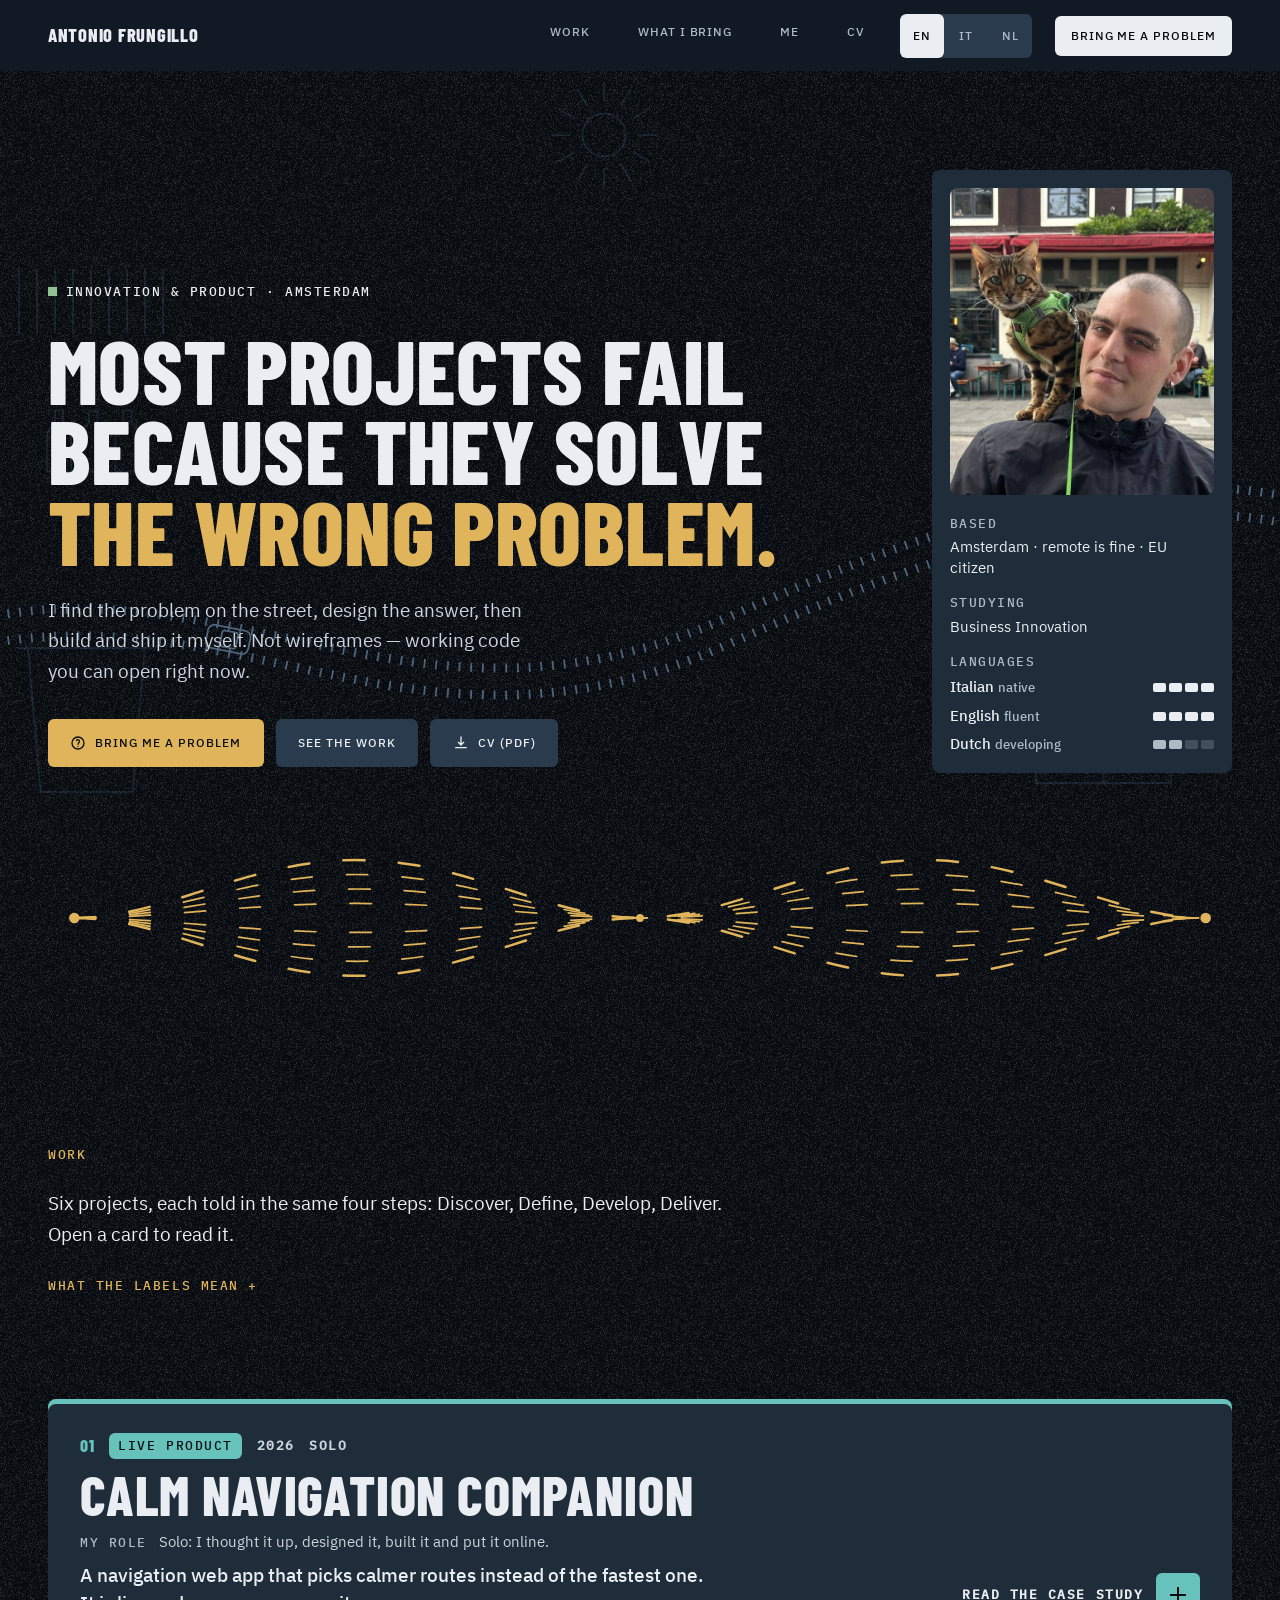
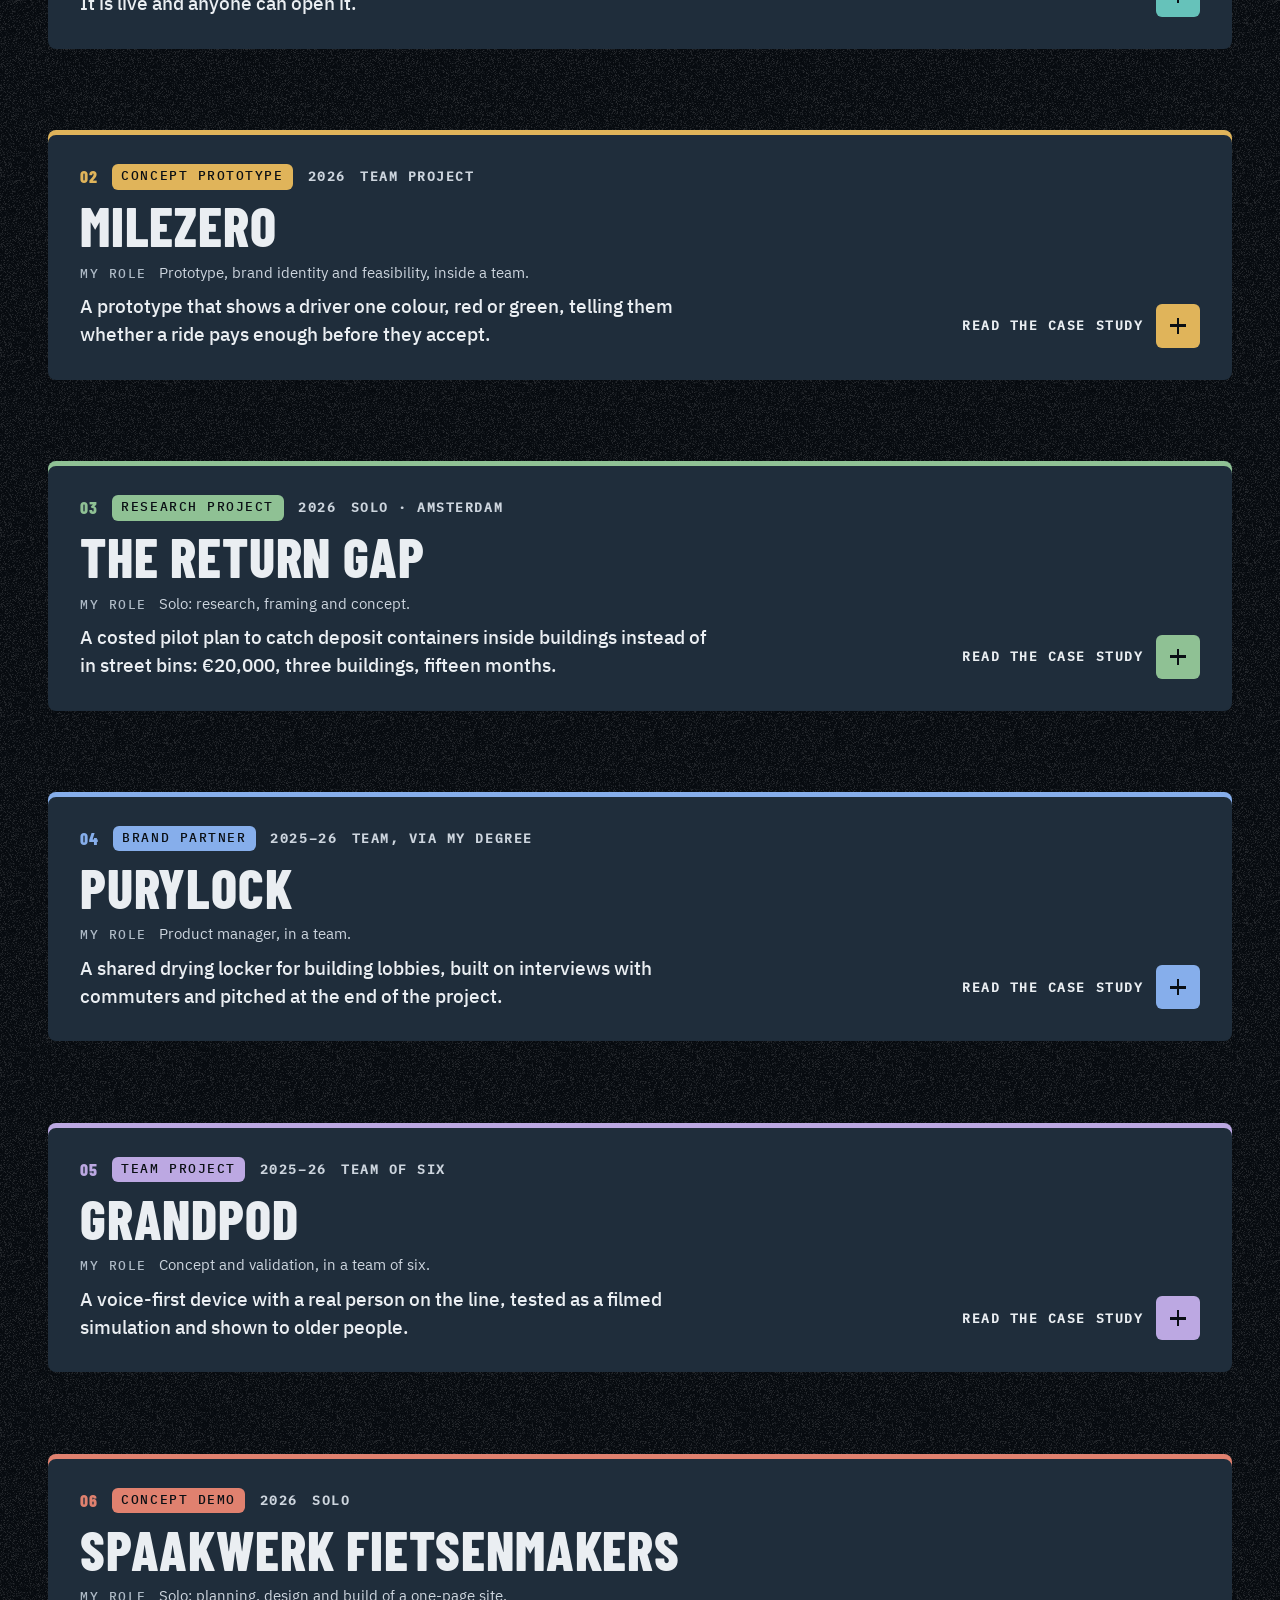
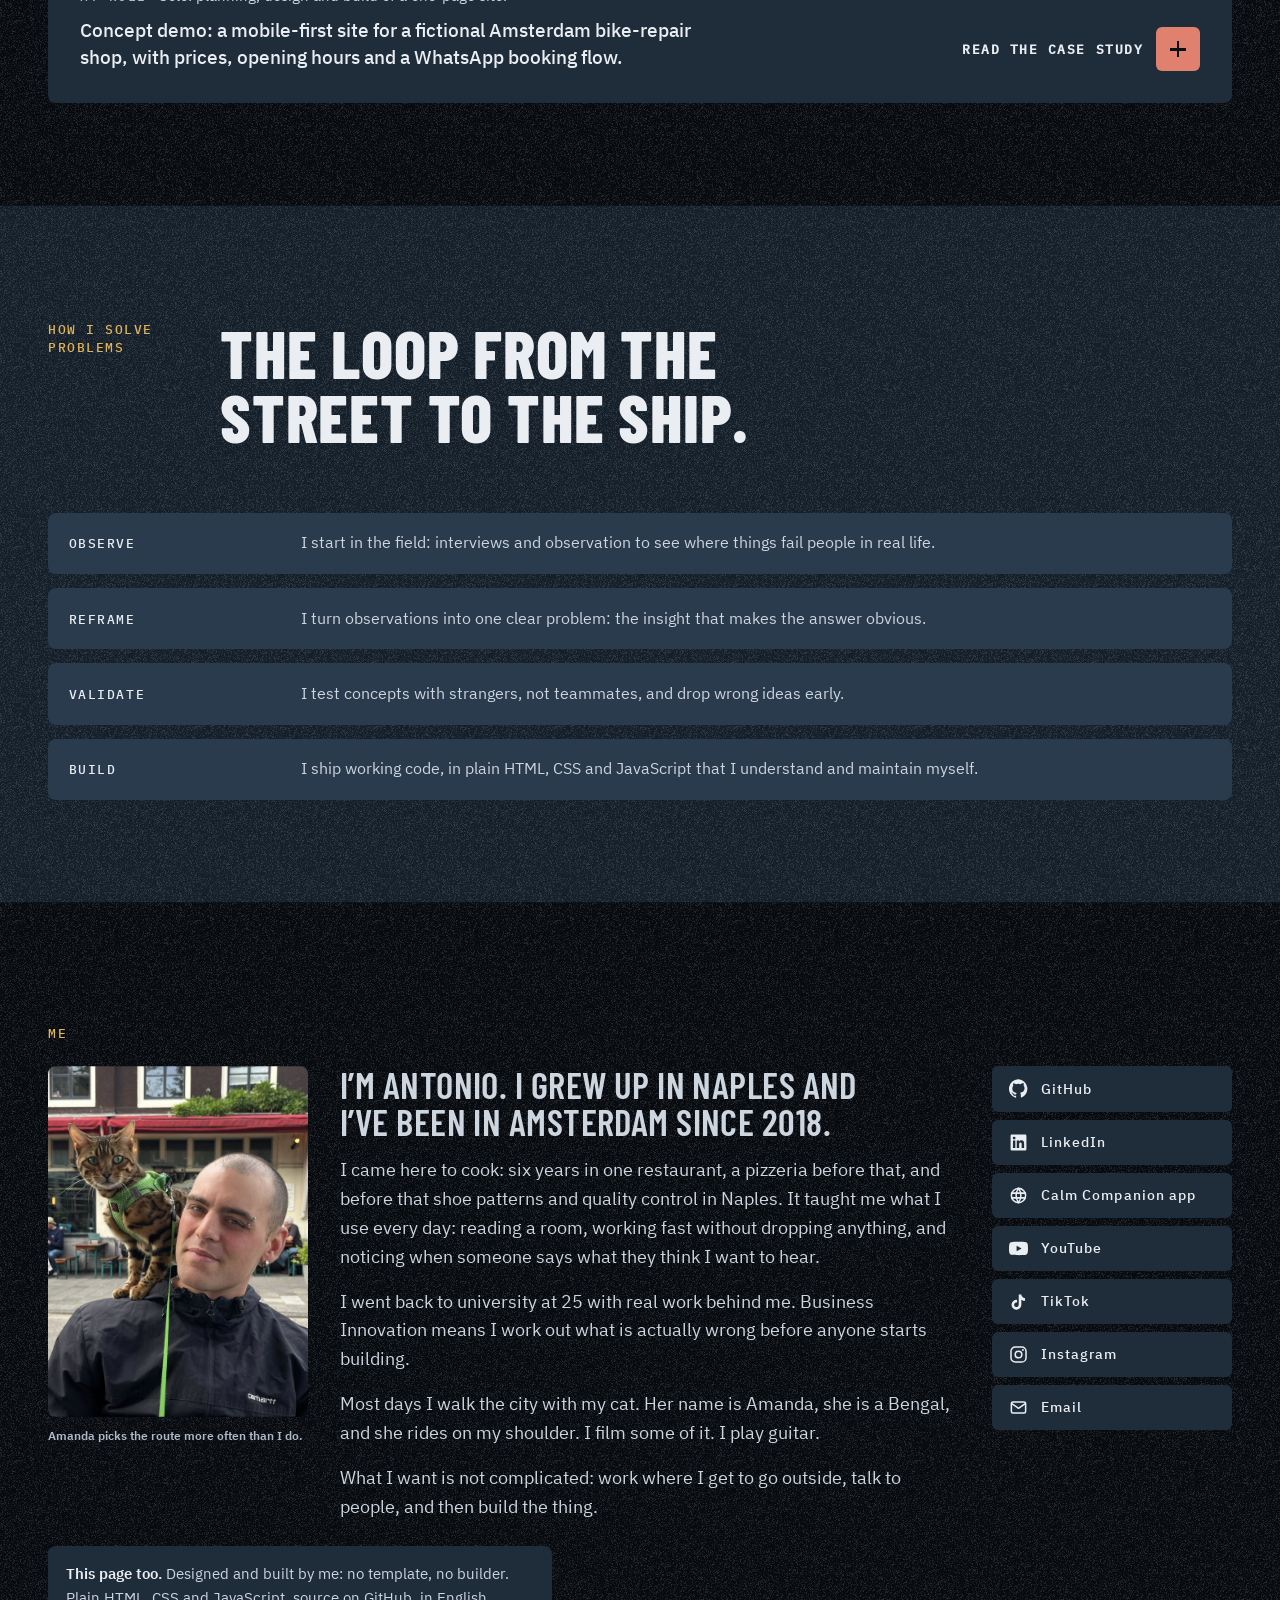
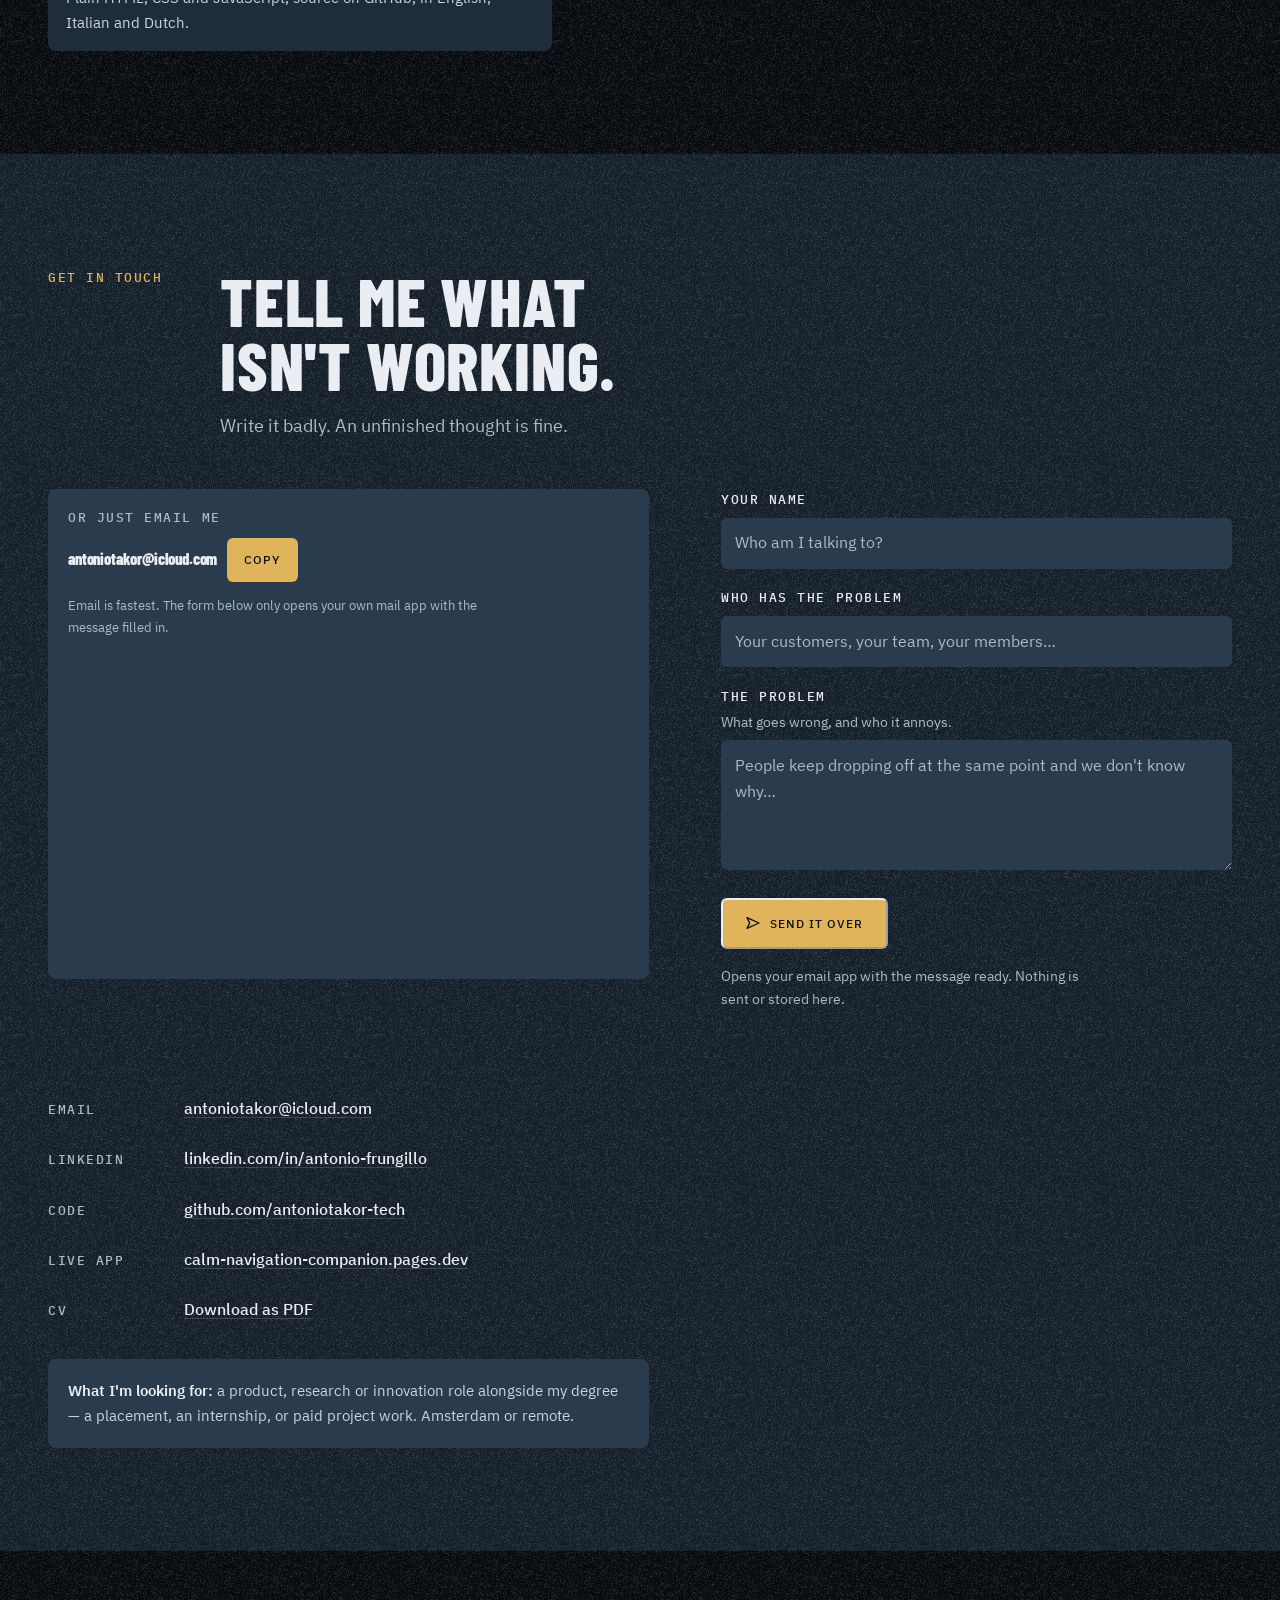
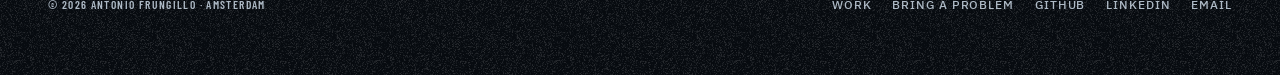
==== commit 3328d9e4: "Portfolio: add Dutch, trim copy, fix stray text Co-Authored-By: Claude Sonnet 5.5 <noreply@anthropic" ====
--- a/index.html
+++ b/index.html
@@ -973,6 +973,7 @@
       <div class="lang-switch" role="group" aria-label="Language" data-i18n-label="a001">
         <button type="button" data-lang="en" aria-pressed="true">EN</button>
         <button type="button" data-lang="it" aria-pressed="false">IT</button>
+        <button type="button" data-lang="nl" aria-pressed="false">NL</button>
       </div>
       <a class="cta" href="#contact" data-i18n="n004">Bring me a problem</a>
       <button class="menu-btn" type="button" id="menu-btn"
@@ -1068,7 +1069,7 @@
 <section id="work" class="wrap rv">
     <h2 class="label" data-i18n="n001">Work</h2>
   <p class="work-intro" data-i18n="wk1b">Six projects, each told in the same four steps: Discover, Define, Develop, Deliver. Open a card to read it.</p>
-  <details class="work-key"><summary data-i18n="wk2">What the labels mean</summary><ul><li><b class="pc-badge" data-i18n="bd1">Live product</b> <span data-i18n="lg1">Online now. Anyone can open it.</span></li><li><b class="pc-badge" data-i18n="bd2">Concept prototype</b> <span data-i18n="lg2">A working prototype. Not launched.</span></li><li><b class="pc-badge" data-i18n="bd3">Research project</b> <span data-i18n="lg3">Fieldwork and a costed plan. Nothing built yet.</span></li><li><b class="pc-badge" data-i18n="bd4">Brand partner</b> <span data-i18n="lg4">Set by a real company, through my degree.</span></li><li><b class="pc-badge" data-i18n="bd5">Team project</b> <span data-i18n="lg5">Done in a group. My part is stated.</span></li><li><b class="pc-badge" data-i18n="bd6">Concept demo</b> <span data-i18n="lg6">Practice work. No real client.</span></li></ul></details>
+  <details class="work-key"><summary data-i18n="wk2">What the labels mean</summary><ul><li><b class="pc-badge" data-i18n="bd1">Live product</b> <span data-i18n="lg1">Online now. Anyone can open it.</span></li><li><b class="pc-badge" data-i18n="bd2">Concept prototype</b> <span data-i18n="lg2">A working prototype.</span></li><li><b class="pc-badge" data-i18n="bd3">Research project</b> <span data-i18n="lg3">Fieldwork and a costed pilot plan.</span></li><li><b class="pc-badge" data-i18n="bd4">Brand partner</b> <span data-i18n="lg4">Set by a real company, through my degree.</span></li><li><b class="pc-badge" data-i18n="bd5">Team project</b> <span data-i18n="lg5">Done in a group.</span></li><li><b class="pc-badge" data-i18n="bd6">Concept demo</b> <span data-i18n="lg6">Concept work.</span></li></ul></details>
 
   <article class="case" id="p-calm" data-p="calm" data-motif="3">
     <details class="case-more">
@@ -1092,10 +1093,10 @@
         <section class="ph ph3"><h4><b>3</b> <span data-i18n="rgp3">Develop</span></h4><p class="ph-sub" data-i18n="ph3s">The ideas and options I weighed</p>
           <p data-i18n="cnb2"><b>Developed</b> through a 15-stage design process. Every feature, from audio ducking to haptic ripples, answers a specific sensory trigger.</p>
         </section>
-        <section class="ph ph4"><h4><b>4</b> <span data-i18n="rgp4">Deliver</span></h4><p class="ph-sub" data-i18n="ph4s">What I made, tested and learned</p>
+        <section class="ph ph4"><h4><b>4</b> <span data-i18n="rgp4">Deliver</span></h4><p class="ph-sub" data-i18n="ph4s">What I made and learned</p>
           <p data-i18n="cnb3"><b>Built</b> with plain HTML, CSS and JavaScript, so I understand and can maintain every part myself.</p>
           <p data-i18n="cnb4"><b>Built</b> as an installable web app. Anyone can open and use it right now.</p>
-          <p data-i18n="cne4v">Public. Anyone can open it right now</p>
+          <p data-i18n="cne4v">Live and public</p>
           <div class="case-media">
           <figure>
             <img src="assets/calm-nav-screenshot-new.png" alt="The Calm Navigation Companion app on a phone, showing a calm route." loading="lazy" decoding="async" width="560" height="1214">
@@ -1153,7 +1154,7 @@
         <section class="ph ph3"><h4><b>3</b> <span data-i18n="rgp3">Develop</span></h4><p class="ph-sub" data-i18n="ph3s">The ideas and options I weighed</p>
           <p data-i18n="mzx"><strong>Only numbers from the offer.</strong> MileZero does not guess commission or costs, so every figure on screen can be checked against the offer, and the limit belongs to the driver. That last idea came from a teammate and shaped the final design.</p>
         </section>
-        <section class="ph ph4"><h4><b>4</b> <span data-i18n="rgp4">Deliver</span></h4><p class="ph-sub" data-i18n="ph4s">What I made, tested and learned</p>
+        <section class="ph ph4"><h4><b>4</b> <span data-i18n="rgp4">Deliver</span></h4><p class="ph-sub" data-i18n="ph4s">What I made and learned</p>
           <p data-i18n="mze3v">A clickable simulation, a working Android app, an iPhone build, a landing page, and the full visual identity</p>
           <div class="case-media">
           <figure>
@@ -1198,7 +1199,7 @@
           <p data-i18n="rgk1"><b>I tested my first idea on the ground.</b> A 45-minute interview with a resident of seventeen years pointed me to rings the city had fitted to some bins for leaving bottles on top. I counted them myself, found them unused, and moved to a stronger intervention.</p>
           <p data-i18n="rgk2"><b>I went to the primary sources, in Dutch.</b> The deposit is &euro;0.15 on cans and small bottles, not the &euro;0.25 I had been using. The city had already designed and measured a modified bin: its door stayed shut on 83% of trial bins against 38% of standard ones. And removing bins is deliberate policy, not neglect. The proposal is built on these checked figures.</p>
         </section>
-        <section class="ph ph4"><h4><b>4</b> <span data-i18n="rgp4">Deliver</span></h4><p class="ph-sub" data-i18n="ph4s">What I made, tested and learned</p>
+        <section class="ph ph4"><h4><b>4</b> <span data-i18n="rgp4">Deliver</span></h4><p class="ph-sub" data-i18n="ph4s">What I made and learned</p>
           <p data-i18n="rgt4">Catch the containers inside the building instead. One building, three months.</p>
           <p data-i18n="rge3v">A collection model and a costed pilot: &euro;20,000 over fifteen months, three buildings, twelve weeks of measured collection</p>
           <div class="case-media">
@@ -1283,7 +1284,7 @@
           <p data-i18n="plphys">Purylock is a modular dry-locker for lobbies. Put in a wet jacket, gloves, scarf, shoes or an umbrella and scan a code; warm air dries and sanitises them, with an optional fragrance, while you get on with your day. One unit serves a whole building: schools, universities, workplaces, stations.</p>
           <p data-i18n="ple3v">A defined concept with costed business-model options</p>
         </section>
-        <section class="ph ph4"><h4><b>4</b> <span data-i18n="rgp4">Deliver</span></h4><p class="ph-sub" data-i18n="ph4s">What I made, tested and learned</p>
+        <section class="ph ph4"><h4><b>4</b> <span data-i18n="rgp4">Deliver</span></h4><p class="ph-sub" data-i18n="ph4s">What I made and learned</p>
           <p data-i18n="ple4v">Pitched at the end of the project</p>
           <p data-i18n="plc">The strongest signal came from strangers at the station, in their own words.</p>
         </section>
@@ -1312,7 +1313,7 @@
         <section class="ph ph3"><h4><b>3</b> <span data-i18n="rgp3">Develop</span></h4><p class="ph-sub" data-i18n="ph3s">The ideas and options I weighed</p>
           <p data-i18n="gpev"><b>I generated 26 ideas</b> and put the shortlist to about twenty family members and classmates, without defending it. The group had role-played a fraud scenario to understand it from the inside; I played the scammer. The concept was tested as a filmed simulation and shown to older people for feedback.</p>
         </section>
-        <section class="ph ph4"><h4><b>4</b> <span data-i18n="rgp4">Deliver</span></h4><p class="ph-sub" data-i18n="ph4s">What I made, tested and learned</p>
+        <section class="ph ph4"><h4><b>4</b> <span data-i18n="rgp4">Deliver</span></h4><p class="ph-sub" data-i18n="ph4s">What I made and learned</p>
           <p data-i18n="gpx">We tested before building anything. Two actors sat either side of a divider, one the older user, one the helper, to show the value is the human behind the technology. A phone menu stood in for the AI routing. A tissue box stood in for the device, so it felt like a household object, not a medical one.</p>
           <p data-i18n="gpe3v">A filmed concept simulation, a physical build of the device, and concept renders</p>
           <div class="case-media">
@@ -1325,7 +1326,7 @@
             <figcaption class="case-cap" data-i18n="gpcap2">Concept renders of the device in four colourways.</figcaption>
           </figure>
         </div>
-          <p data-i18n="gpe4v">Course project, concept tested with older people</p>
+          <p data-i18n="gpe4v">Concept tested with older people</p>
         </section>
       </div>
     </details>
@@ -1338,14 +1339,14 @@
           <span class="pc-top"><b class="pc-n">06</b><span class="pc-badge" data-i18n="bd6">Concept demo</span><span class="pc-meta"><span data-i18n="wy26">2026</span><span data-i18n="wsolo">Solo</span></span></span>
           <h3 class="case-name">Spaakwerk Fietsenmakers</h3>
           <span class="pc-role"><b data-i18n="wrole">My role</b> <span data-i18n="wr6">Solo: planning, design and build of a one-page site.</span></span>
-          <span class="pc-out" data-i18n="wo6">Concept demo, not a real client: a mobile-first site for a fictional Amsterdam bike-repair shop, with prices, opening hours and a WhatsApp booking flow.</span>
+          <span class="pc-out" data-i18n="wo6">Concept demo: a mobile-first site for a fictional Amsterdam bike-repair shop, with prices, opening hours and a WhatsApp booking flow.</span>
         </span>
         <span class="pc-cta"><span class="pc-open" data-i18n="wcta1">Read the case study</span><span class="pc-close" data-i18n="wcta2">Close</span><span class="sign" aria-hidden="true"></span></span>
       </summary>
       <div class="panel">
         <section class="ph ph1"><h4><b>1</b> <span data-i18n="rgp1">Discover</span></h4><p class="ph-sub" data-i18n="ph1s">What I looked at and who I spoke to</p>
           <p class="demo-flag" data-i18n="skhd">Concept demo &mdash; local-business website</p>
-          <p data-i18n="sk1">A small local business needs a website that works on a phone and makes it easy to get in touch. This is a practice project for a made-up bike-repair shop in Amsterdam. It is not a real client.</p>
+          <p data-i18n="sk1">A small local business needs a website that works on a phone and makes it easy to get in touch. This concept project is for a fictional bike-repair shop in Amsterdam.</p>
         </section>
         <section class="ph ph2"><h4><b>2</b> <span data-i18n="rgp2">Define</span></h4><p class="ph-sub" data-i18n="ph2s">The problem I chose to solve</p>
           <p data-i18n="sk2">A repair customer needs clear service information, such as prices and opening hours, and an easy way to ask or book from a phone.</p>
@@ -1353,10 +1354,10 @@
         <section class="ph ph3"><h4><b>3</b> <span data-i18n="rgp3">Develop</span></h4><p class="ph-sub" data-i18n="ph3s">The ideas and options I weighed</p>
           <p data-i18n="sk3">Solo: planning, design and build.</p>
         </section>
-        <section class="ph ph4"><h4><b>4</b> <span data-i18n="rgp4">Deliver</span></h4><p class="ph-sub" data-i18n="ph4s">What I made, tested and learned</p>
+        <section class="ph ph4"><h4><b>4</b> <span data-i18n="rgp4">Deliver</span></h4><p class="ph-sub" data-i18n="ph4s">What I made and learned</p>
           <p data-i18n="sk4">A mobile-first one-page website for the fictional shop Spaakwerk Fietsenmakers, with prices, opening hours and a WhatsApp booking flow.</p>
           <div class="case-media"><figure><img src="assets/spaakwerk.jpg" alt="Spaakwerk bike repair website: a corner shop front, the headline &ldquo;Bike broken? Usually fixed the same day&rdquo; and a WhatsApp booking button." loading="lazy" decoding="async" width="640" height="400"><figcaption class="case-cap" data-i18n="skcap">The first screen of the concept site. The shop is fictional.</figcaption></figure></div>
-          <p data-i18n="sk5">It is an open demo you can try on your phone. There is no real shop, no real customers and no results to report. All names and business details on it are invented.</p>
+          <p data-i18n="sk5">An open demo you can try on your phone. The shop and its details are fictional.</p>
         </section>
         <section class="ph ph-links"><h4 data-i18n="sh6">Links and material</h4>
           <div class="case-links"><a class="case-link" href="https://antoniotakor-tech.github.io/spaakwerk-demo/" rel="noopener noreferrer"><span data-i18n="sklink">Open the demo site</span><svg viewBox="0 0 24 24" fill="none" stroke="currentColor" stroke-width="2.2" stroke-linecap="round" stroke-linejoin="round" width="14" height="14" aria-hidden="true"><path d="M7 17 17 7M17 7H9m8 0v8"/></svg></a></div>
@@ -1379,7 +1380,7 @@
     <div><dt data-i18n="k1d">Observe</dt><dd data-i18n="k1v">I start in the field: interviews and observation to see where things fail people in real life.</dd></div>
     <div><dt data-i18n="k2d">Reframe</dt><dd data-i18n="k2v">I turn observations into one clear problem: the insight that makes the answer obvious.</dd></div>
     <div><dt data-i18n="k3d">Validate</dt><dd data-i18n="k3v">I test concepts with strangers, not teammates, and drop wrong ideas early.</dd></div>
-    <div><dt data-i18n="k4d">Build</dt><dd data-i18n="k4v">I ship working code. No frameworks, nothing I can't maintain.</dd></div>
+    <div><dt data-i18n="k4d">Build</dt><dd data-i18n="k4v">I ship working code, in plain HTML, CSS and JavaScript that I understand and maintain myself.</dd></div>
   </dl>
 </section>
 
@@ -1399,7 +1400,7 @@
 
     <div>
       <p class="about-lead" data-i18n="ab1">I&rsquo;m Antonio. I grew up in Naples and I&rsquo;ve been in Amsterdam since 2018.</p>
-      <p data-i18n="ab2">I came here to cook: six years in one restaurant, a pizzeria before that, and before that shoe patterns and quality control in Naples. None of it is on my CV now, but it taught me what I use every day: reading a room, working fast without dropping anything, and noticing when someone says what they think I want to hear.</p>
+      <p data-i18n="ab2">I came here to cook: six years in one restaurant, a pizzeria before that, and before that shoe patterns and quality control in Naples. It taught me what I use every day: reading a room, working fast without dropping anything, and noticing when someone says what they think I want to hear.</p>
       <p data-i18n="ab3">I went back to university at 25 with real work behind me. Business Innovation means I work out what is actually wrong before anyone starts building.</p>
       <p data-i18n="ab6">Most days I walk the city with my cat. Her name is Amanda, she is a Bengal, and she rides on my shoulder. I film some of it. I play guitar.</p>
       <p data-i18n="ab7">What I want is not complicated: work where I get to go outside, talk to people, and then build the thing.</p>
@@ -1429,7 +1430,7 @@
         <span>Email</span></a></li>
     </ul>
   </div>
-  <p class="colophon" data-i18n="ab5"><b>This page too.</b> Designed and built by me: no template, no builder. Plain HTML, CSS and JavaScript, source on GitHub, bilingual from one file.</p>
+  <p class="colophon" data-i18n="ab5"><b>This page too.</b> Designed and built by me: no template, no builder. Plain HTML, CSS and JavaScript, source on GitHub, in English, Italian and Dutch.</p>
 </section>
 
 <section id="contact" class="wrap rv">
@@ -1482,9 +1483,7 @@
         <li data-i18n="t174"><span class="k">Live app</span><span class="v"><a href="https://calm-navigation-companion.pages.dev" rel="noopener noreferrer">calm-navigation-companion.pages.dev</a></span></li>
         <li data-i18n="t175"><span class="k">CV</span><span class="v"><a href="CV_Antonio_Frungillo.pdf">Download as PDF</a></span></li>
       </ul>
-      <p class="avail" data-i18n="t176"><b>What I'm looking for:</b> a product, research or innovation role alongside my degree &mdash; a placement, an internship, or paid project work. Amsterdam or remote.</span> &mdash; a
-        call, a shared document, and time in the field where the problem actually is.
-      </p>
+      <p class="avail" data-i18n="t176"><b>What I'm looking for:</b> a product, research or innovation role alongside my degree &mdash; a placement, an internship, or paid project work. Amsterdam or remote.</p>
     </div>
   </div>
 </section>
@@ -1504,7 +1503,8 @@
   </div>
 </footer>
 
-<script src="i18n.js?v=4"></script>
+<script src="i18n.js?v=5"></script>
+<script src="i18n-nl.js?v=1"></script>
 <script>
 /* ---------- EN / IT ---------- */
 (function(){
@@ -1518,11 +1518,12 @@
 
   var META = {
     en: { title: document.title, desc: (document.querySelector('meta[name=description]')||{}).content },
-    it: { title: (window.IT||{}).meta_title, desc: (window.IT||{}).meta_desc }
+    it: { title: (window.IT||{}).meta_title, desc: (window.IT||{}).meta_desc },
+    nl: { title: (window.NL||{}).meta_title, desc: (window.NL||{}).meta_desc }
   };
 
   function apply(lang){
-    var dict = (lang === 'it') ? (window.IT || {}) : EN;
+    var dict = (lang === 'it') ? (window.IT || {}) : (lang === 'nl') ? (window.NL || {}) : EN;
     nodes.forEach(function(el){
       var k = el.getAttribute('data-i18n');
       if(dict[k] != null) el.innerHTML = dict[k];
@@ -1554,8 +1555,11 @@
 
   var saved = null;
   try{ saved = localStorage.getItem('lang'); }catch(e){}
-  if(!saved && (navigator.language || '').toLowerCase().indexOf('it') === 0) saved = 'it';
-  if(saved === 'it') apply('it');
+  if(!saved){
+    var nav = (navigator.language || '').toLowerCase();
+    if(nav.indexOf('it') === 0) saved = 'it'; else if(nav.indexOf('nl') === 0) saved = 'nl';
+  }
+  if(saved === 'it' || saved === 'nl') apply(saved);
 })();
 
 /* ---------- compact menu ---------- */
@@ -1659,10 +1663,11 @@
 
   var IT = { copied:'Copiata', selected:'Selezionata — premi Cmd+C' };
   var EN = { copied:'Copied',  selected:'Selected — press Cmd+C' };
+  var NL = { copied:'Gekopieerd', selected:'Geselecteerd — druk op Cmd+C' };
 
   /* every path gives feedback; none of them can fail quietly */
   function say(which){
-    var t = (window.__lang === 'it') ? IT : EN;
+    var t = (window.__lang === 'it') ? IT : (window.__lang === 'nl') ? NL : EN;
     btn.textContent = t[which];
     btn.setAttribute('data-done','1');
     setTimeout(function(){
@@ -1705,7 +1710,15 @@
     var name    = (form.elements.name.value || '').trim();
     var who     = (form.elements.who.value || '').trim();
     var problem = (form.elements.problem.value || '').trim();
-    var t = (window.__lang === 'it') ? {
+    var t = (window.__lang === 'nl') ? {
+      empty:   'Schrijf eerst een paar regels over het probleem — dat deel heb ik nodig.',
+      subject: 'Een probleem voor jou',
+      from:    ' — van ',
+      fromL:   'Van: ',
+      whoL:    'Wie heeft het: ',
+      probL:   'Het probleem:',
+      sent:    '— verstuurd vanaf antoniotakor-tech.github.io'
+    } : (window.__lang === 'it') ? {
       empty:   'Scrivi prima due righe sul problema — è quella la parte che mi serve.',
       subject: 'Un problema per te',
       from:    ' — da ',
--- a/theme.css
+++ b/theme.css
@@ -405,10 +405,9 @@
 .ph:first-of-type{margin-top:1.2rem}
 #work .ph{padding:0!important}
 
-/* grain: fine paper-like noise on the page background ONLY. It sits behind all content (z-index -1, body background transparent), so it never covers text, pictures or cards.
-   Fine paper-like noise over the flat colours (a small local PNG, nothing external) */
-html::after{content:"";position:fixed;inset:0;z-index:-1;pointer-events:none;background-image:url("assets/grain.png");background-size:180px 180px;opacity:.2}
-@media print,(forced-colors:active){html::after{display:none}}
 
 body{background:transparent}
 
+
+/* grain: fine paper-like noise on the flat background colours only (never on photos or screenshots). A small local PNG, nothing external. */
+body,main>section.wrap:nth-of-type(even){background-image:url("assets/grain-soft.png");background-size:180px 180px}
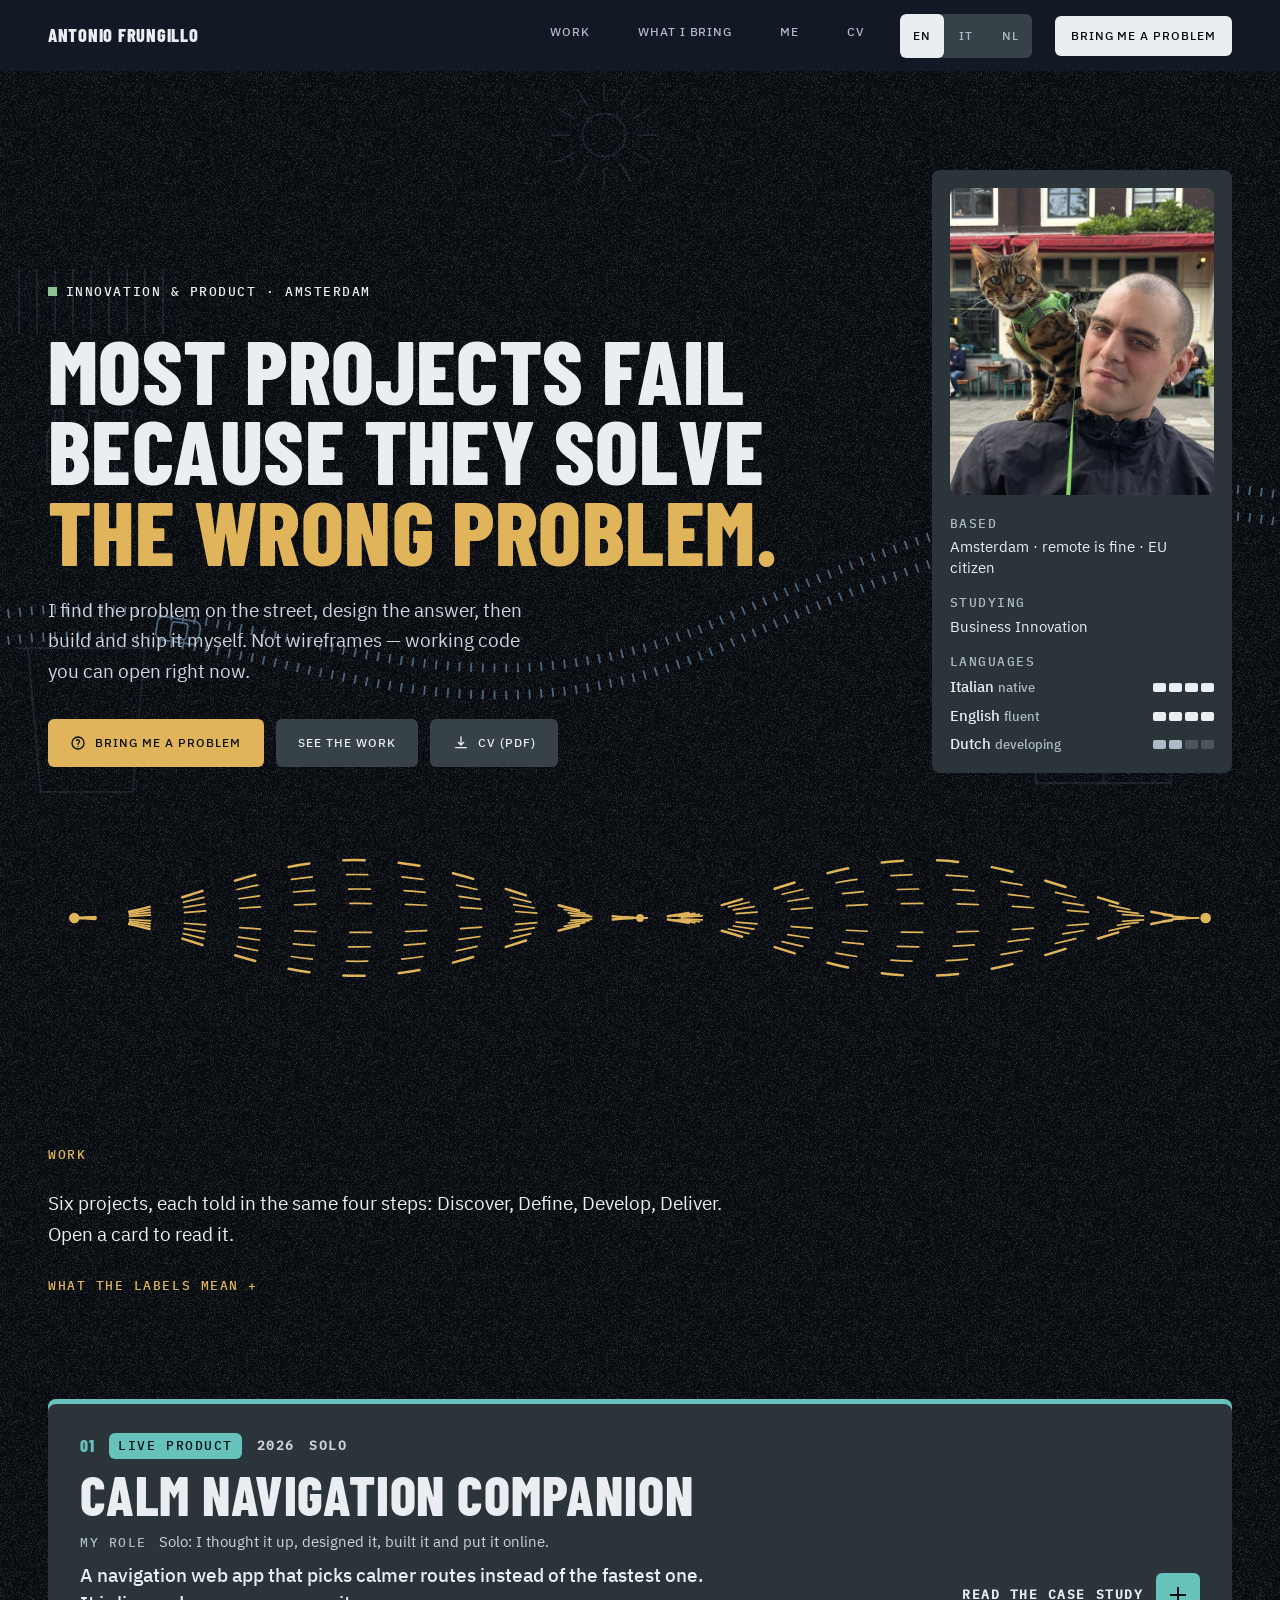
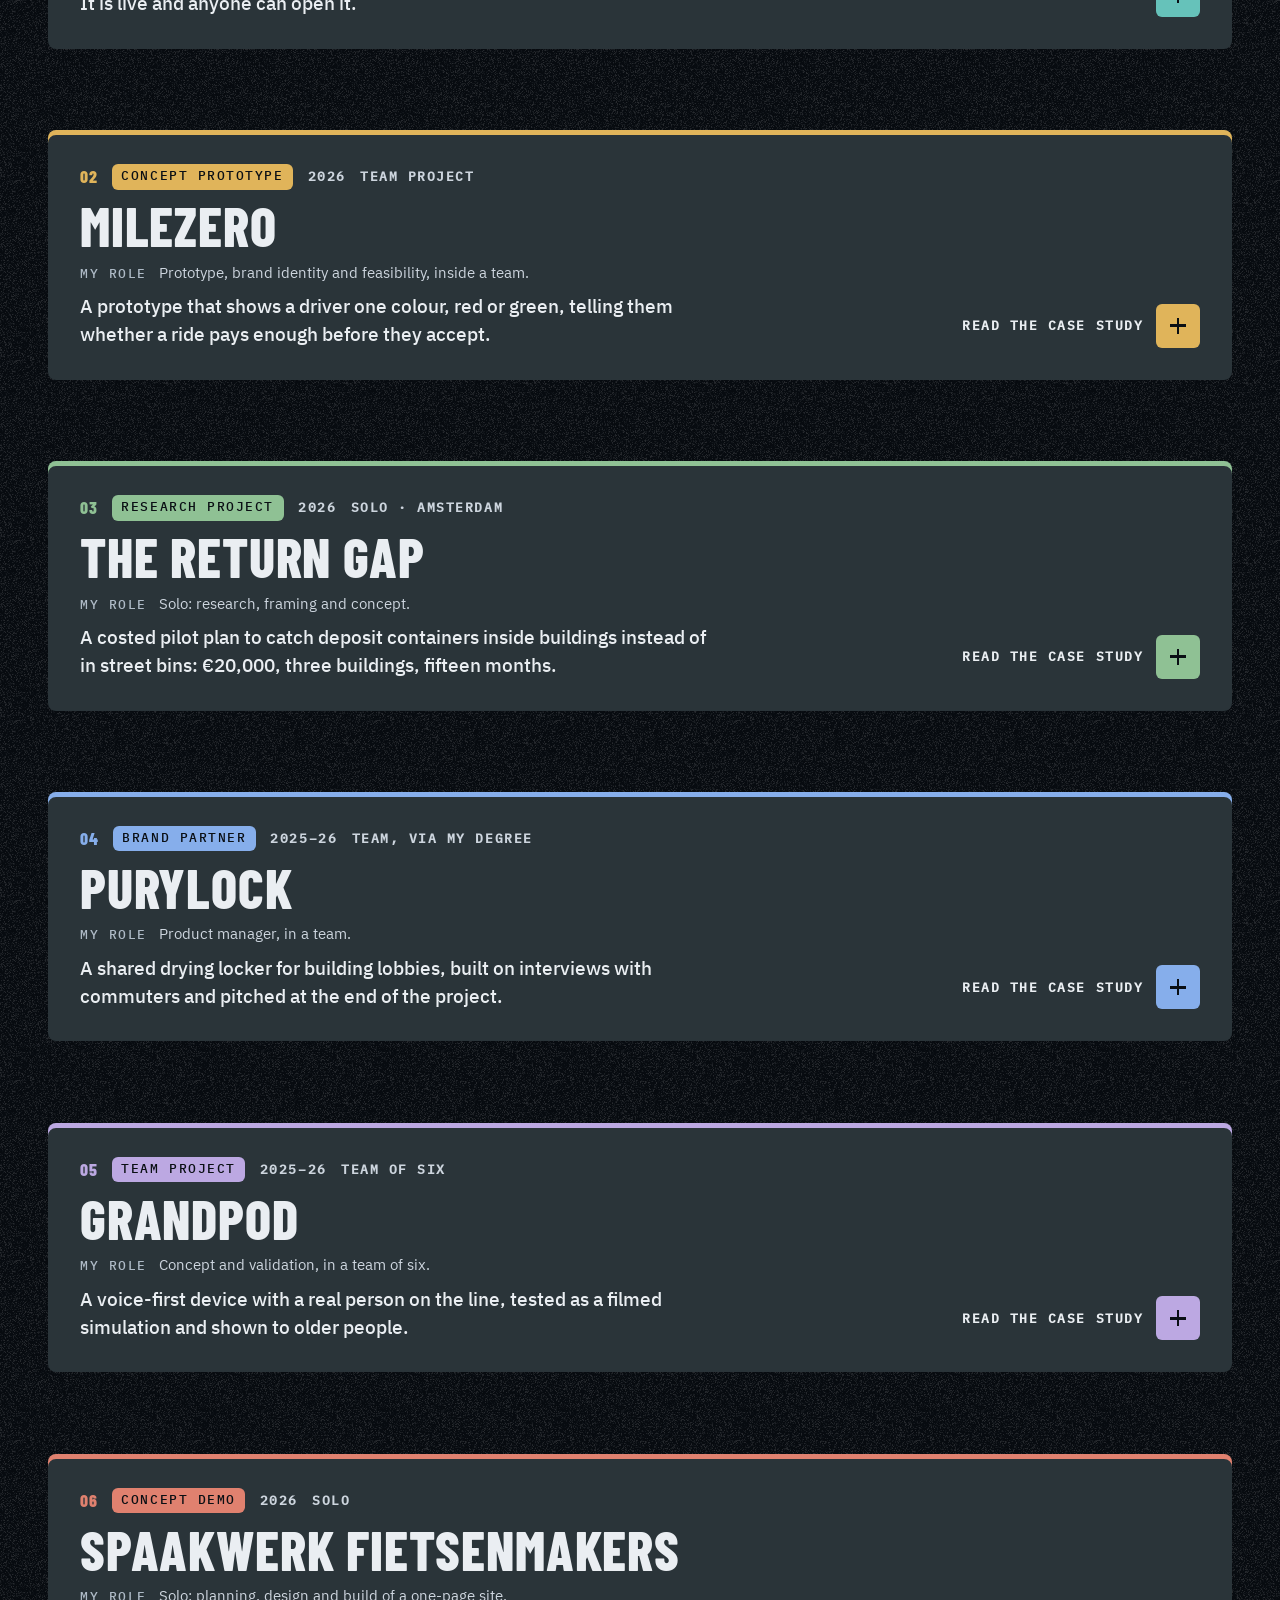
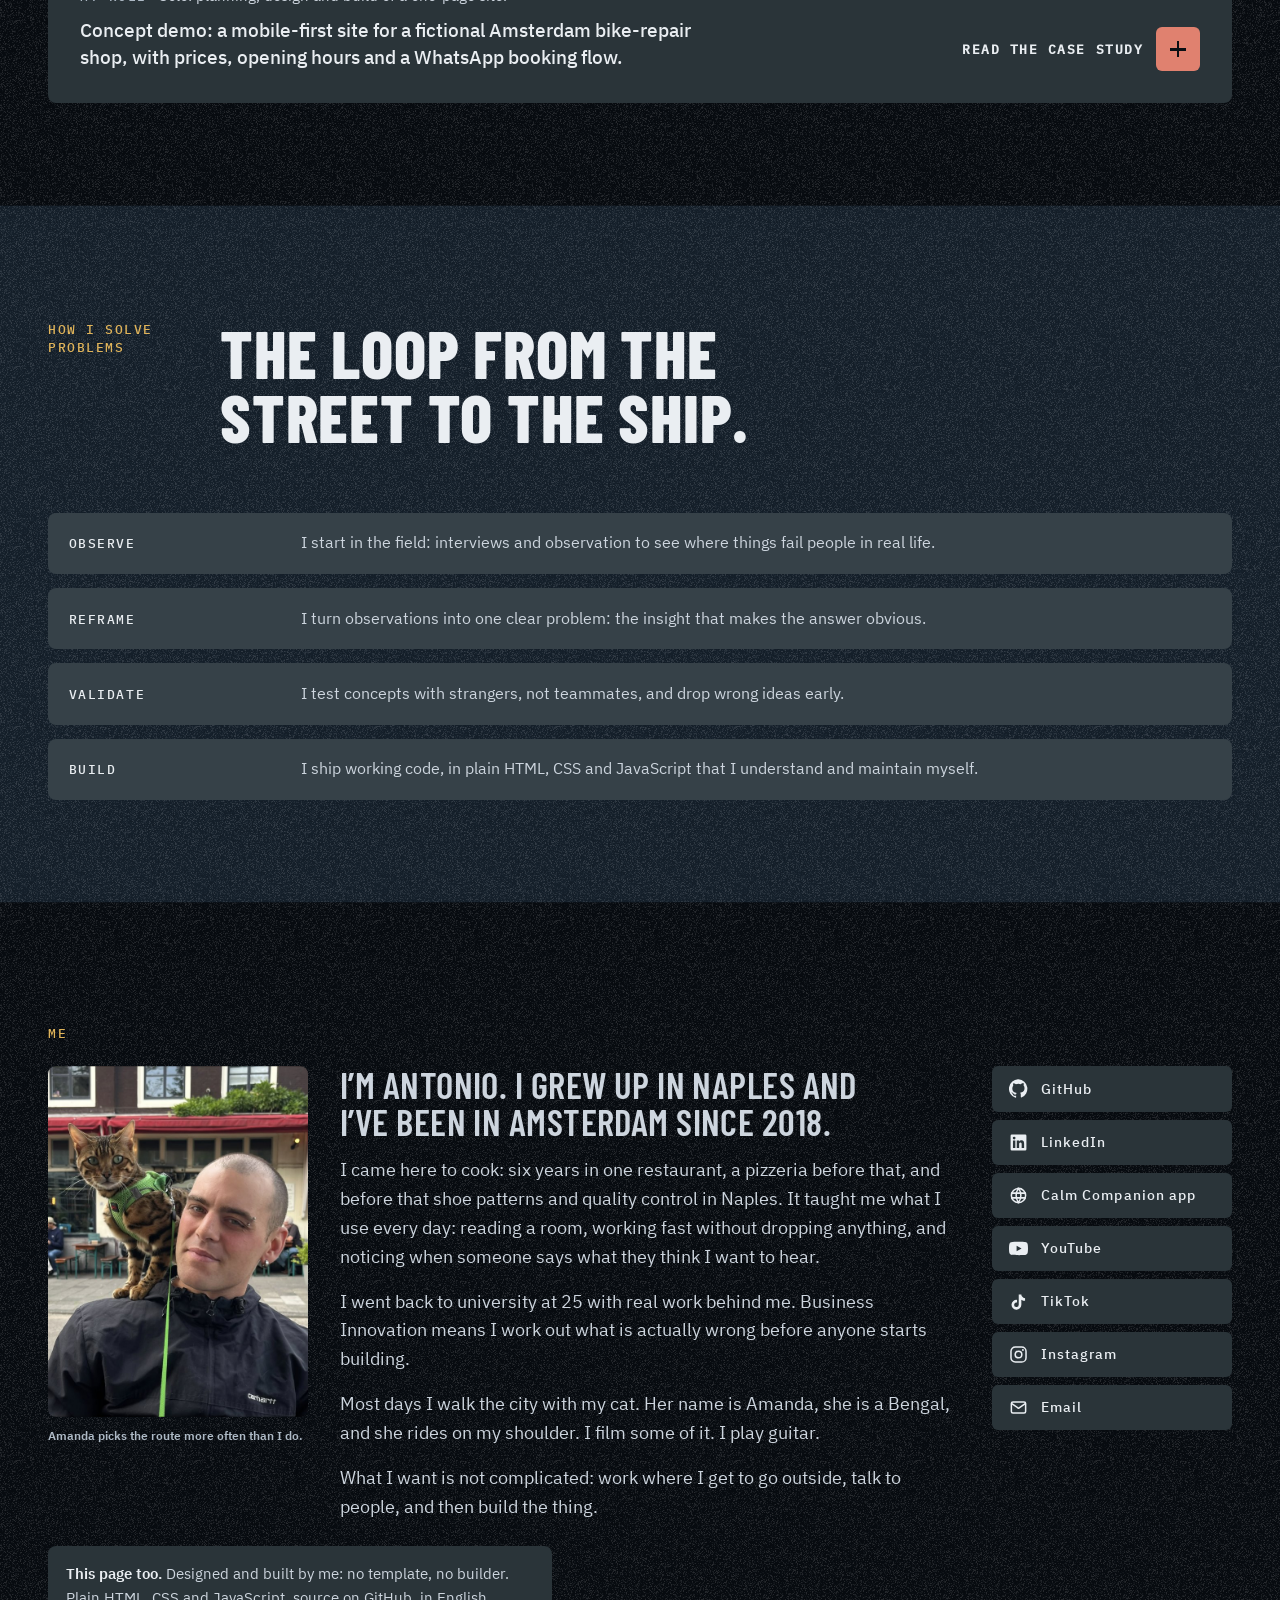
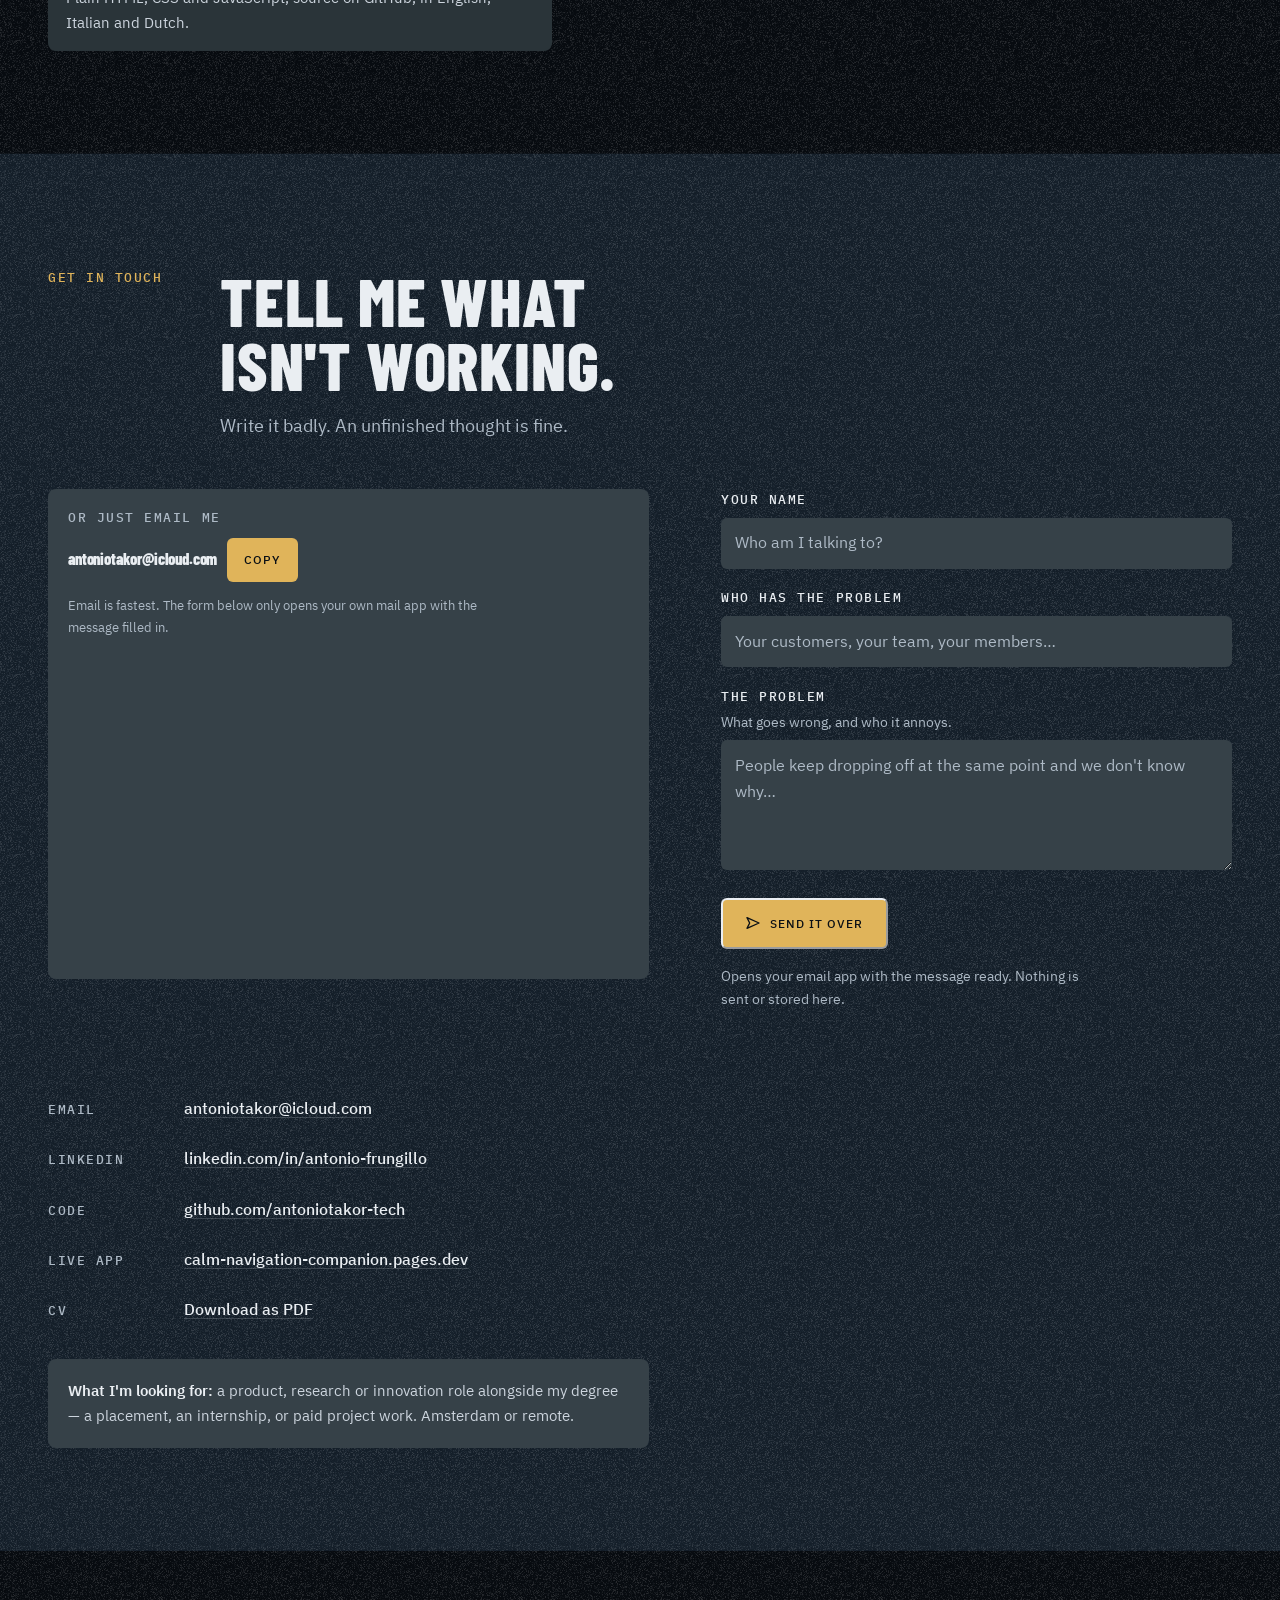
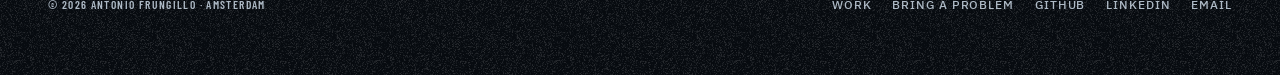
==== commit a69b9acc: "Portfolio: gunmetal grey boxes Co-Authored-By: Claude Sonnet 5.5 <noreply@anthropic.com>" ====
--- a/index.html
+++ b/index.html
@@ -920,7 +920,7 @@
 @media (max-width:999px){ .hero-face{max-width:250px} }
 </style>
 <link rel="preload" href="assets/fonts/barlow-condensed-latin-800-normal.woff2" as="font" type="font/woff2" crossorigin>
-<link rel="stylesheet" href="theme.css?v=22">
+<link rel="stylesheet" href="theme.css?v=23">
 </head>
 <body>
 <svg class="bgfx" aria-hidden="true" focusable="false" viewBox="0 0 1600 1000" preserveAspectRatio="xMidYMid slice">
--- a/theme.css
+++ b/theme.css
@@ -16,7 +16,7 @@
 
 :root{
   color-scheme:dark;
-  --bg:#080C11; --card:#1F2D3B; --card-2:#2A3B4D;
+  --bg:#080C11; --card:#2A3439; --card-2:#364148;
   --fg:#EAEEF2; --fg-2:#CDD5DE; --muted:#AEBAC6;
   --line:rgba(234,238,242,.12); --rule:var(--line); --rule-soft:rgba(234,238,242,.18);
   --accent:#E0B45A; --accent-2:#EDCB82; --on-accent:#0A0F14;
@@ -341,10 +341,10 @@
    - accessibility: 16px+ text, 4.5:1 contrast, 3px focus ring, 44px targets
    ========================================================================== */
 :root{
-  --well:#162230;                         /* solid inset surface inside an opened project */
-  --grad-warm:var(--accent); --grad-cool:#2A3B4D;
-  --pink-glass:#2A3B4D; --green-glass:#1E3029; --red-glass:#2A3B4D;
-  --glass:#080C11; --glass-2:#1F2D3B; --blur:none;
+  --well:#1E252A;                         /* solid inset surface inside an opened project */
+  --grad-warm:var(--accent); --grad-cool:#364148;
+  --pink-glass:#364148; --green-glass:#1E3029; --red-glass:#364148;
+  --glass:#080C11; --glass-2:#2A3439; --blur:none;
   --shadow:none; --glow:none;
 }
 *,*::before,*::after{-webkit-backdrop-filter:none!important;backdrop-filter:none!important}
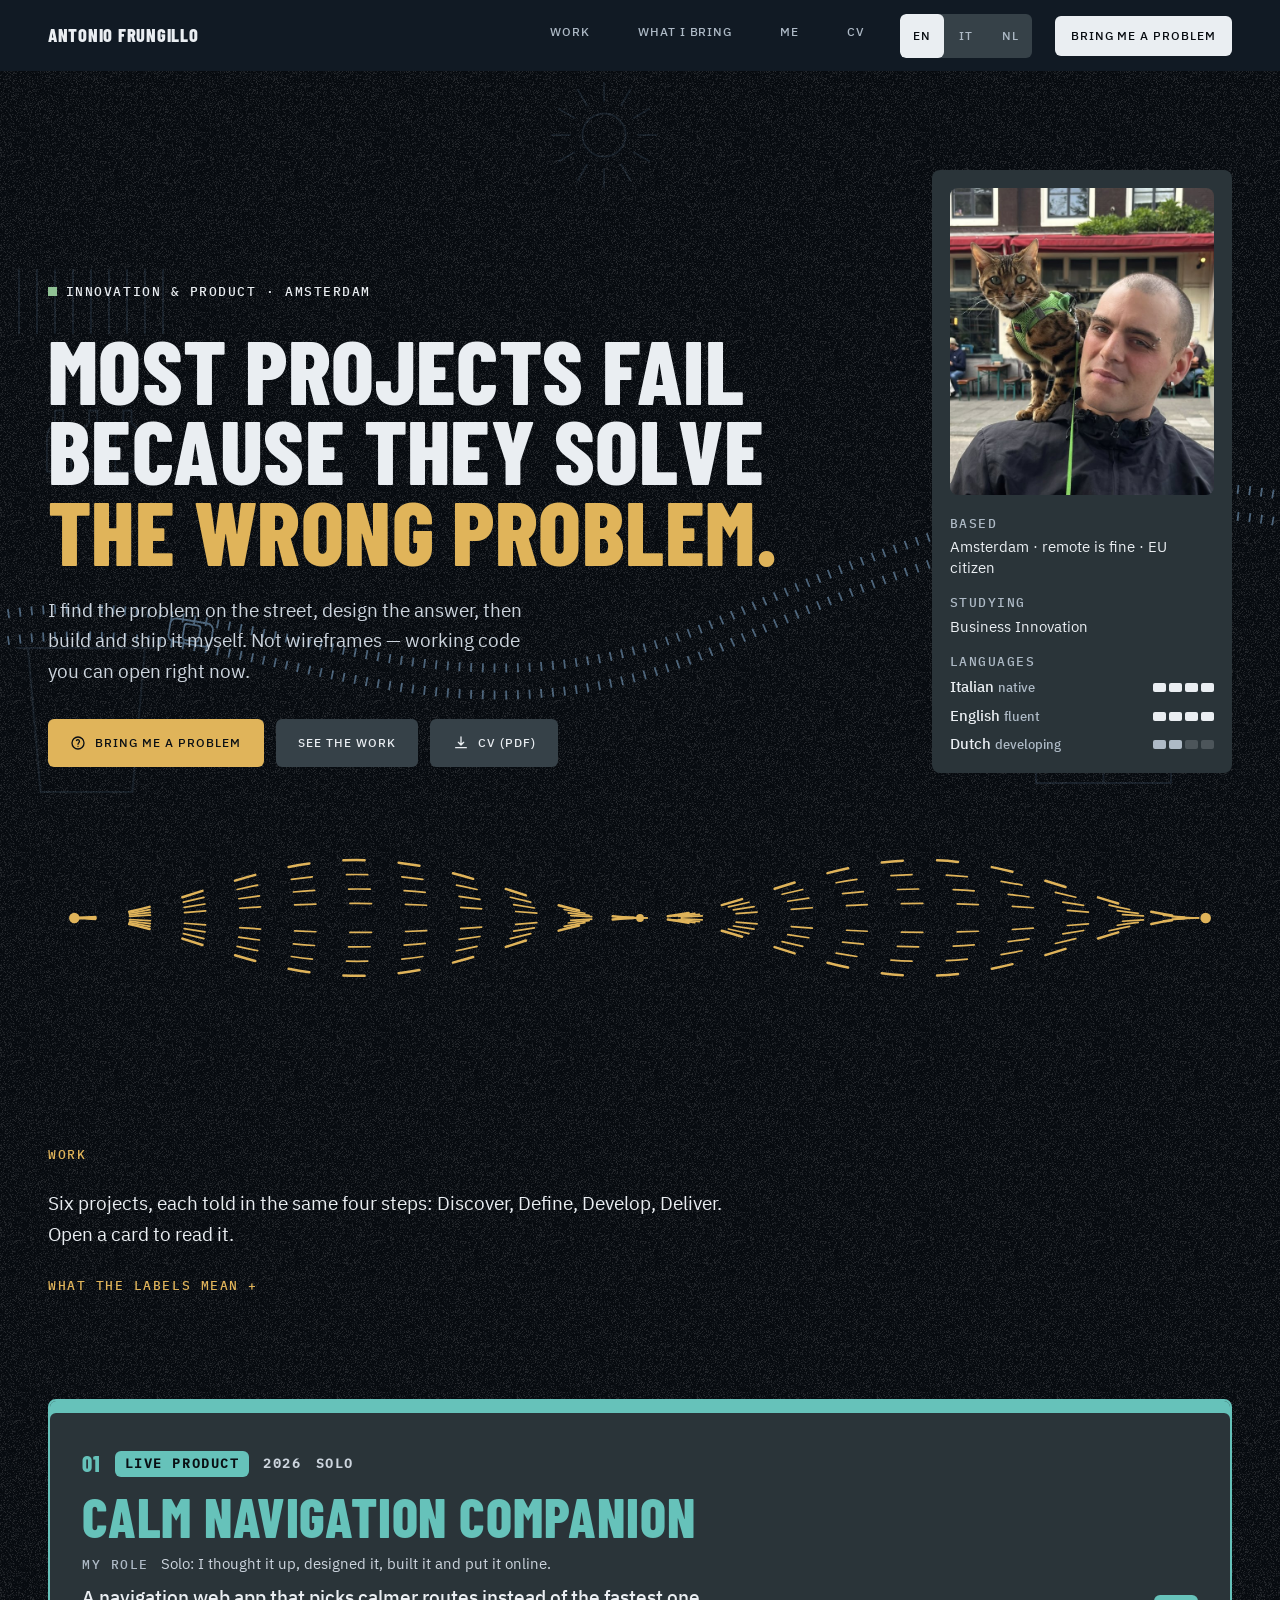
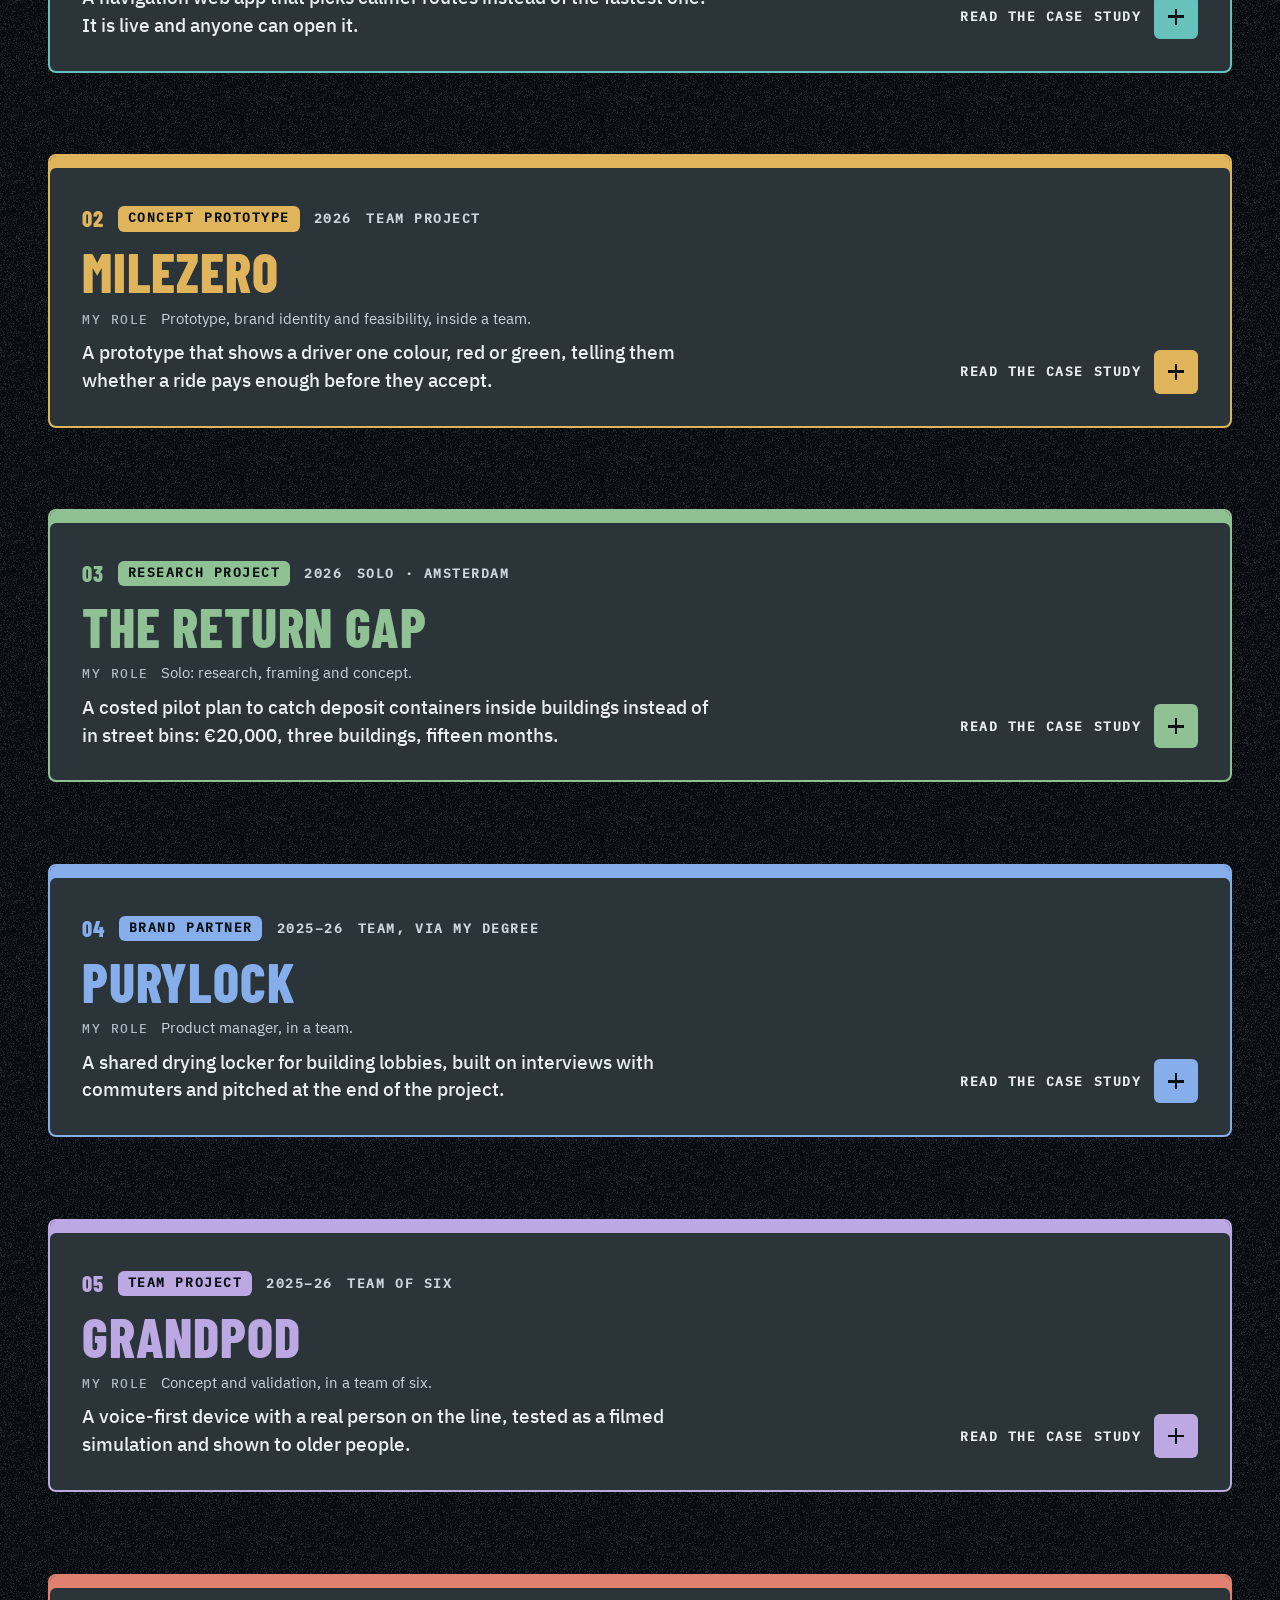
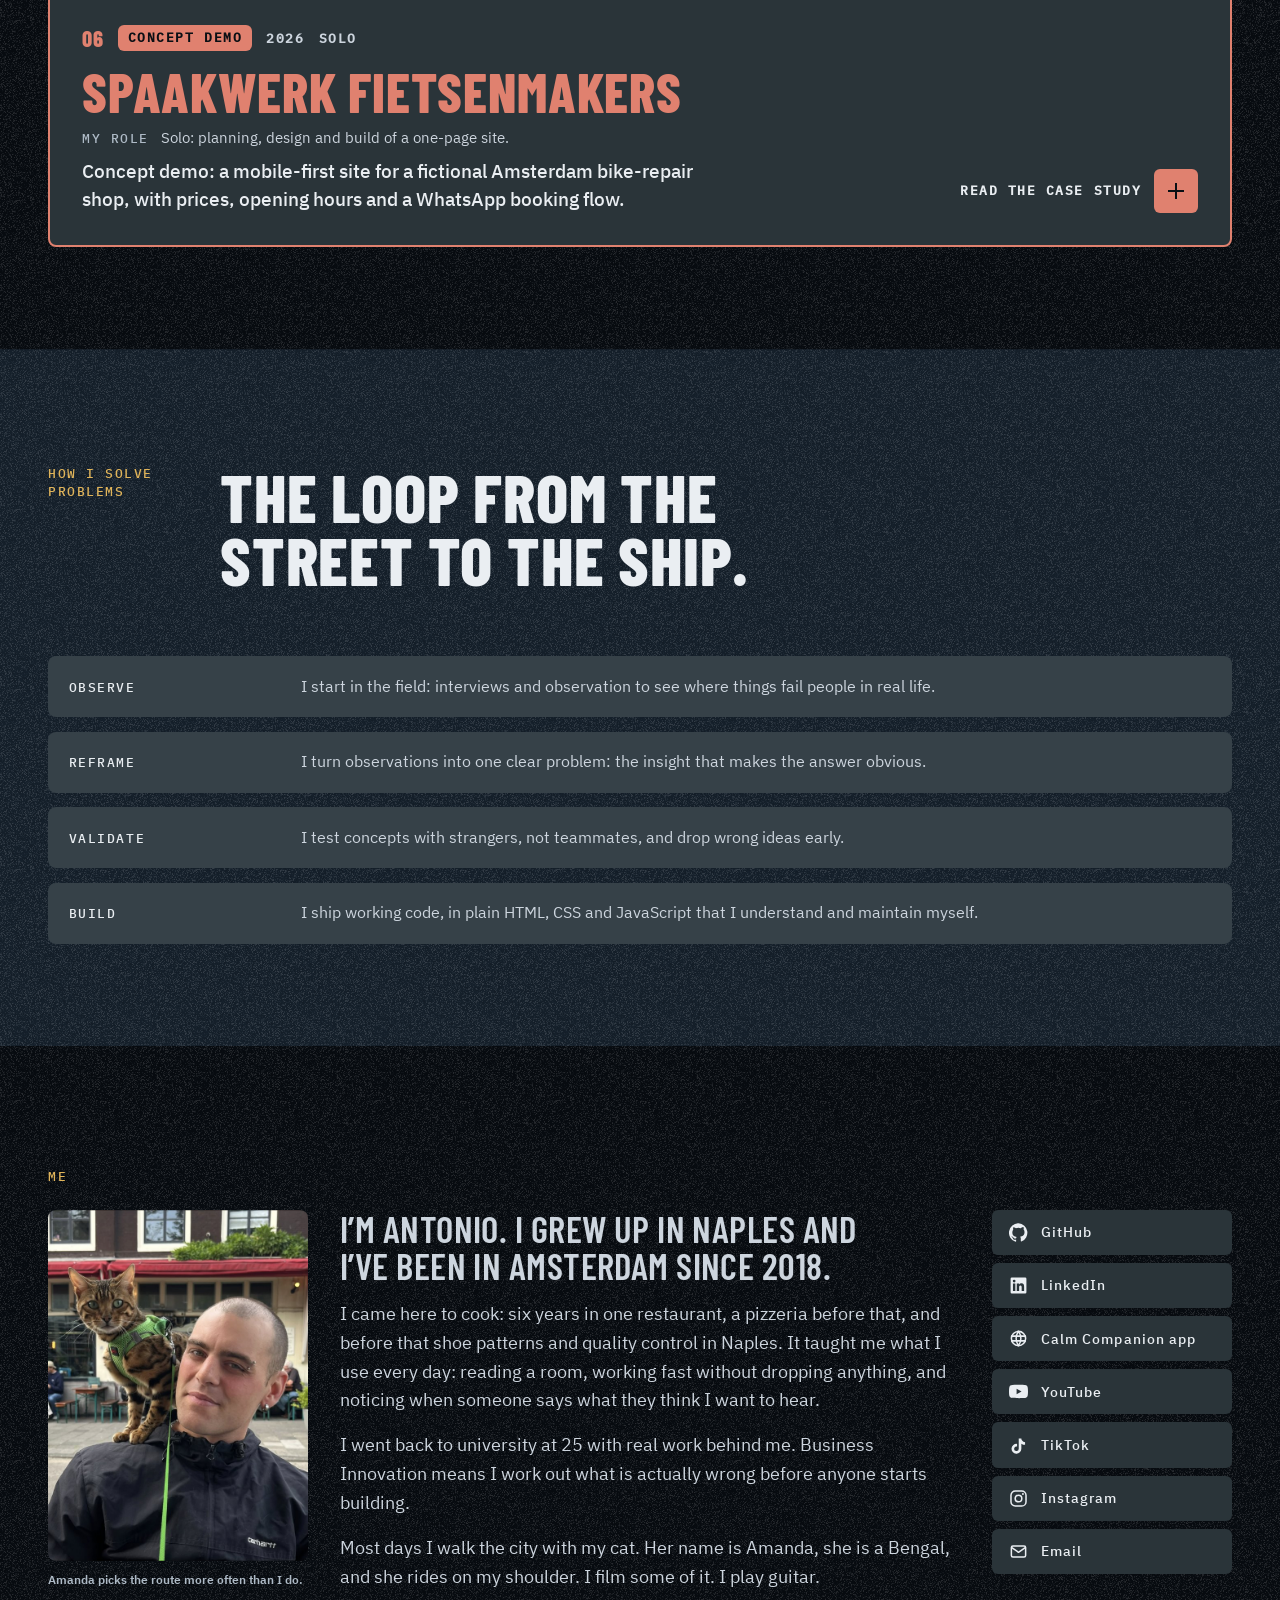
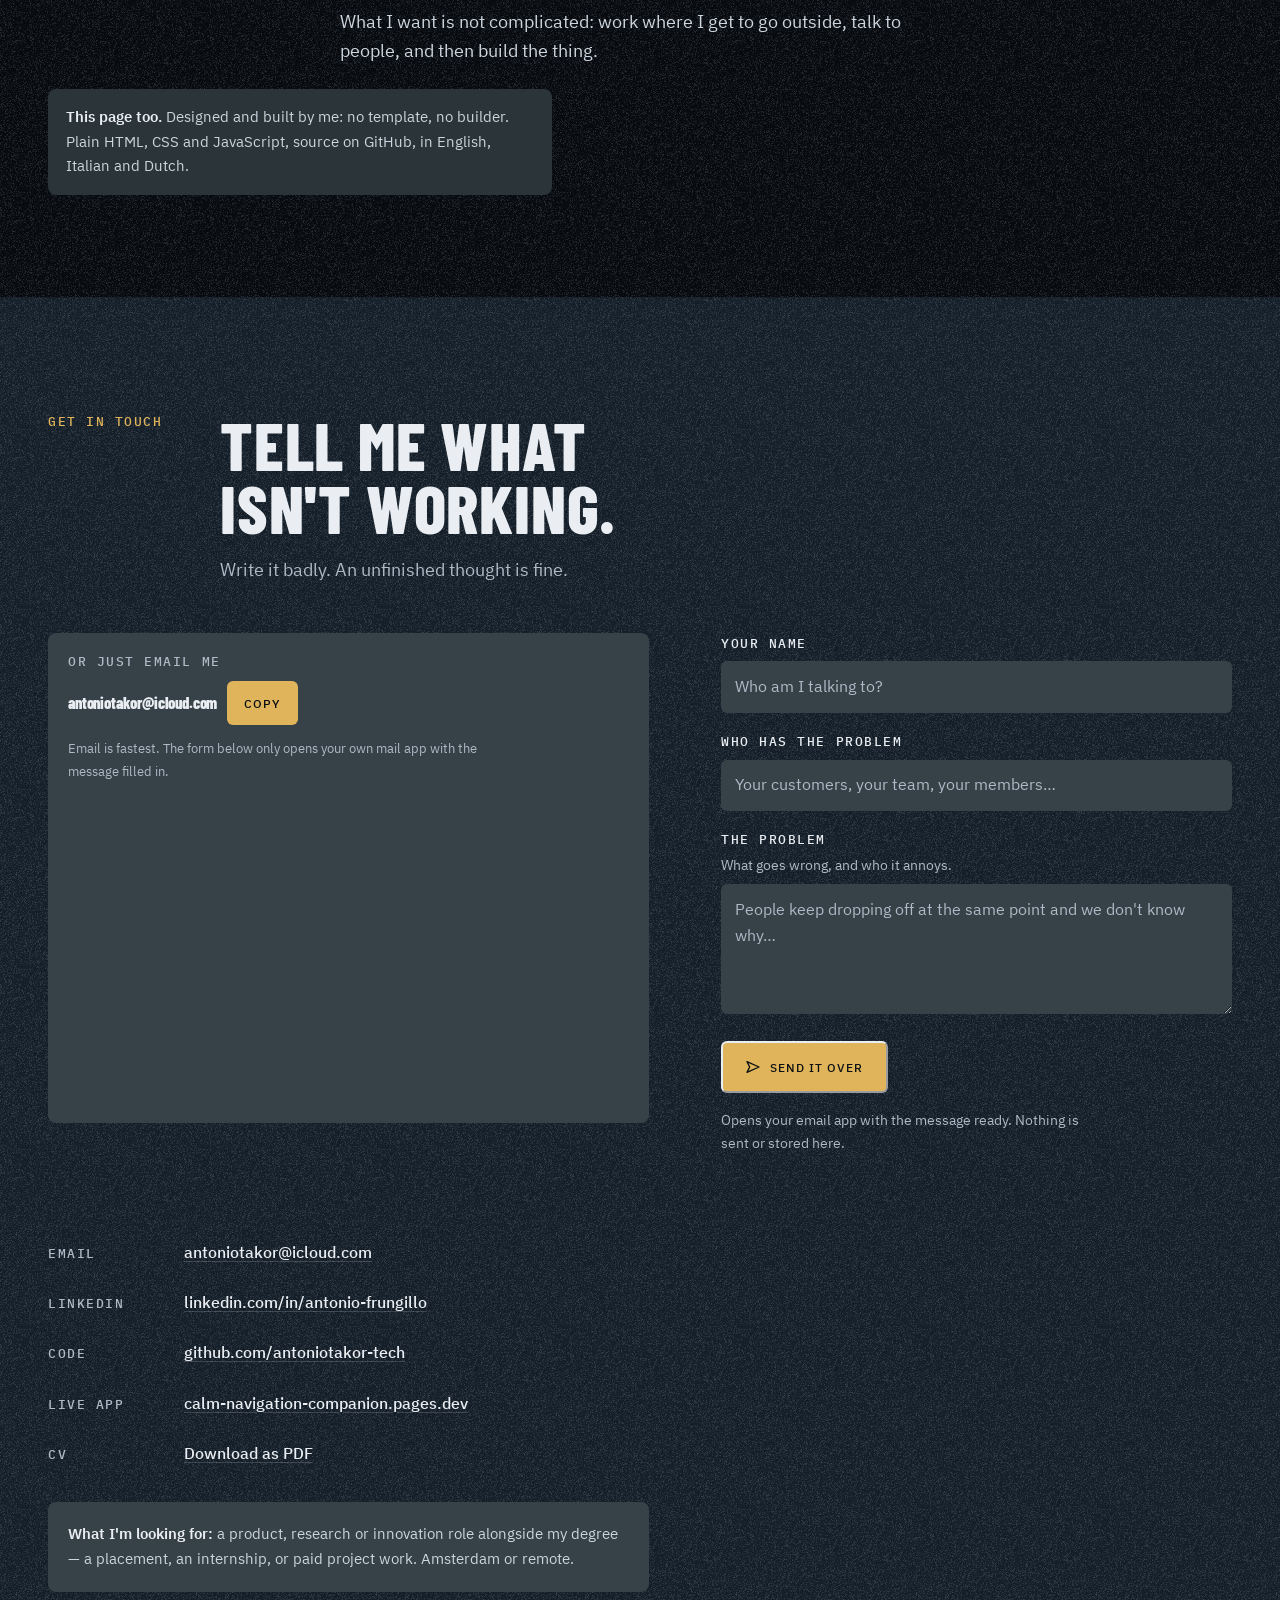
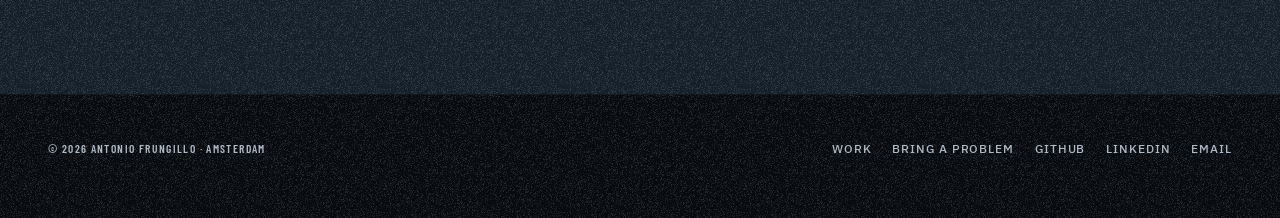
==== commit 20ceb1e6: "Portfolio: bolder per-project colours Co-Authored-By: Claude Sonnet 5.5 <noreply@anthropic.com>" ====
--- a/index.html
+++ b/index.html
@@ -920,7 +920,7 @@
 @media (max-width:999px){ .hero-face{max-width:250px} }
 </style>
 <link rel="preload" href="assets/fonts/barlow-condensed-latin-800-normal.woff2" as="font" type="font/woff2" crossorigin>
-<link rel="stylesheet" href="theme.css?v=23">
+<link rel="stylesheet" href="theme.css?v=24">
 </head>
 <body>
 <svg class="bgfx" aria-hidden="true" focusable="false" viewBox="0 0 1600 1000" preserveAspectRatio="xMidYMid slice">
--- a/theme.css
+++ b/theme.css
@@ -411,3 +411,15 @@
 
 /* grain: fine paper-like noise on the flat background colours only (never on photos or screenshots). A small local PNG, nothing external. */
 body,main>section.wrap:nth-of-type(even){background-image:url("assets/grain-soft.png");background-size:180px 180px}
+
+/* WORK v5: each project's own colour, used boldly (solid colours only) */
+#work .case .case-more,#work .case:first-of-type .case-more{box-shadow:inset 0 12px 0 var(--c)!important;border:2px solid var(--c);padding-top:12px}
+#work .case .pc-badge{background:var(--c)!important;color:var(--on-accent)!important;border-color:var(--c)!important;font-weight:700}
+#work .case .case-name{color:var(--c)}
+#work .case .pc-n{font-size:1.4rem}
+#work .case .ph-sub{color:var(--c);font-weight:600}
+#work .case .pc-cta .sign{background:var(--c)}
+#work .case .panel .facts>div,#work .case .panel .buildlog li,#work .case .panel .flow-row b,#work .case .panel .case-media figure{border-left:4px solid var(--c)}
+#work .case .panel .flow-lane.now .flow-row b:last-of-type,#work .case .panel .flow-lane.fix .flow-row b:last-of-type{background:var(--c)!important;color:var(--on-accent)!important;box-shadow:none}
+#work .case .case-link{background:var(--c);color:var(--on-accent);font-weight:700}
+#work .case .ph{border-top:2px solid var(--c);padding-top:1.4rem!important}
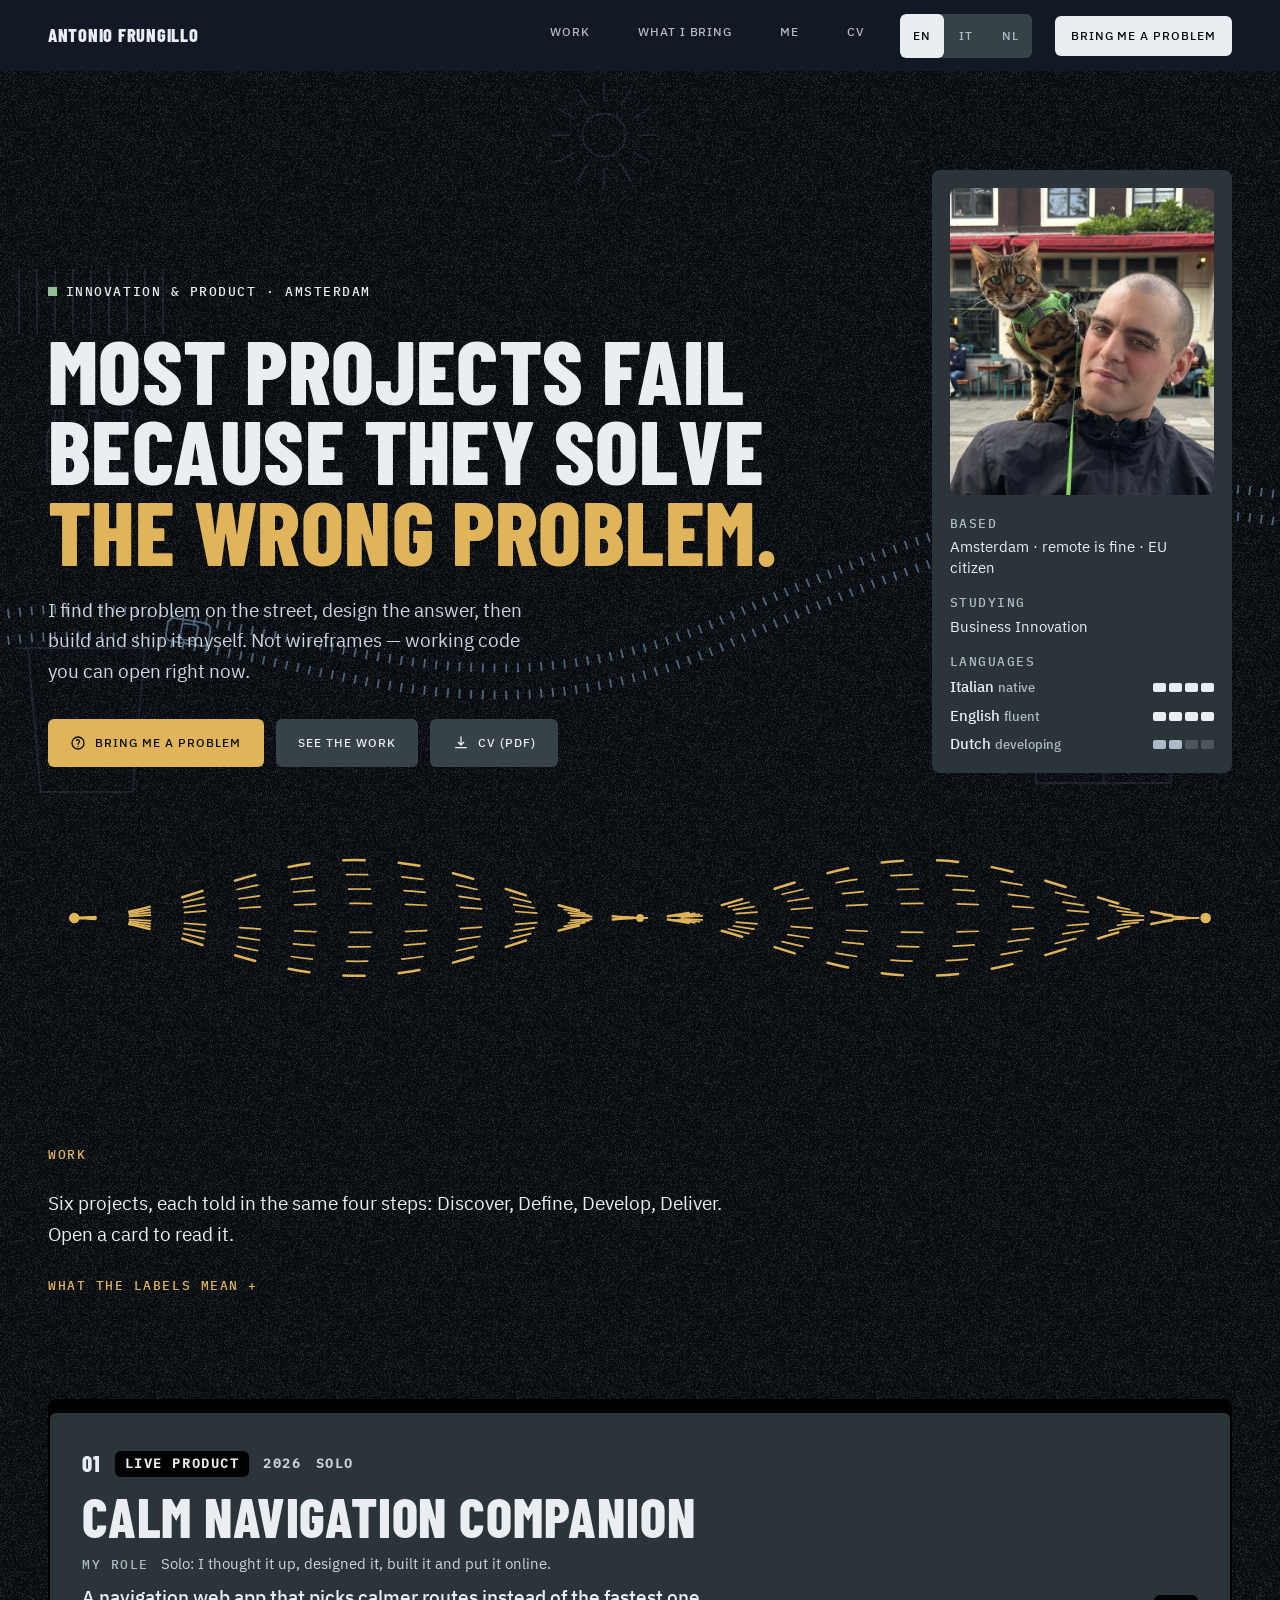
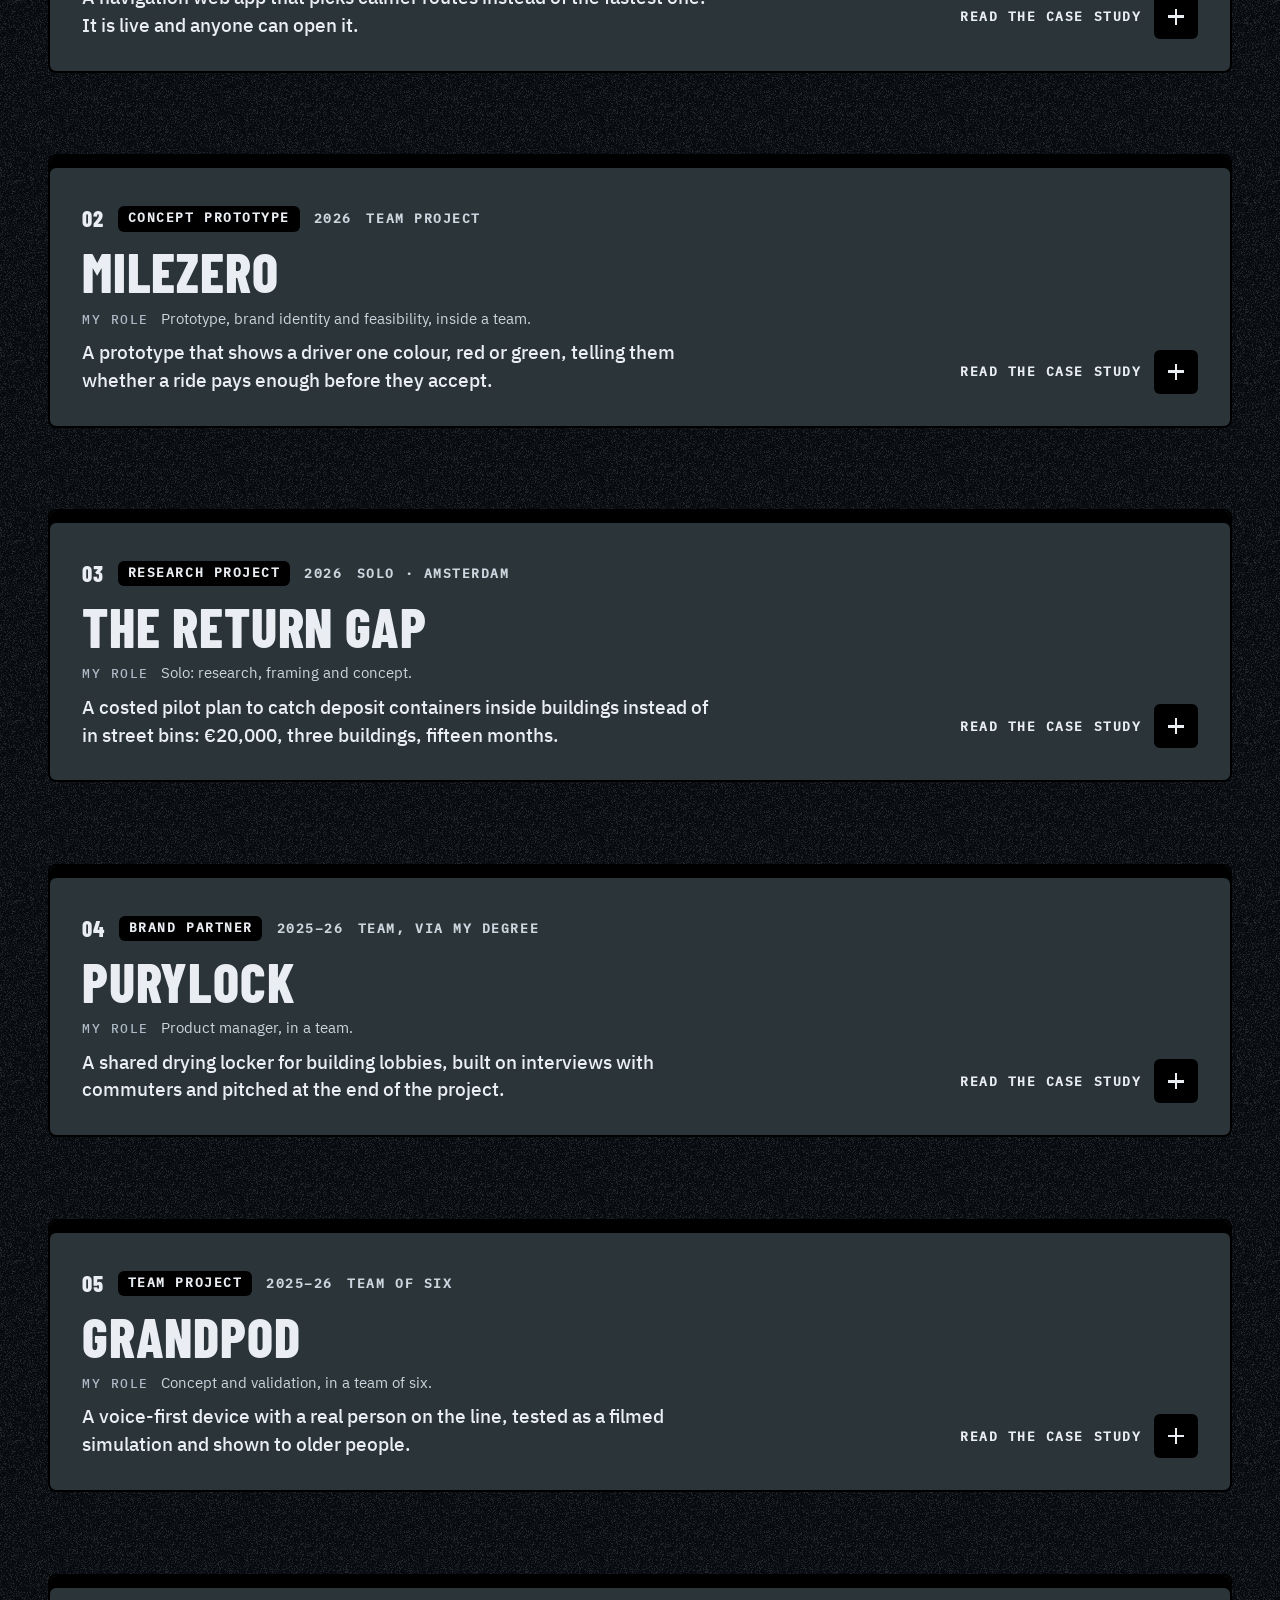
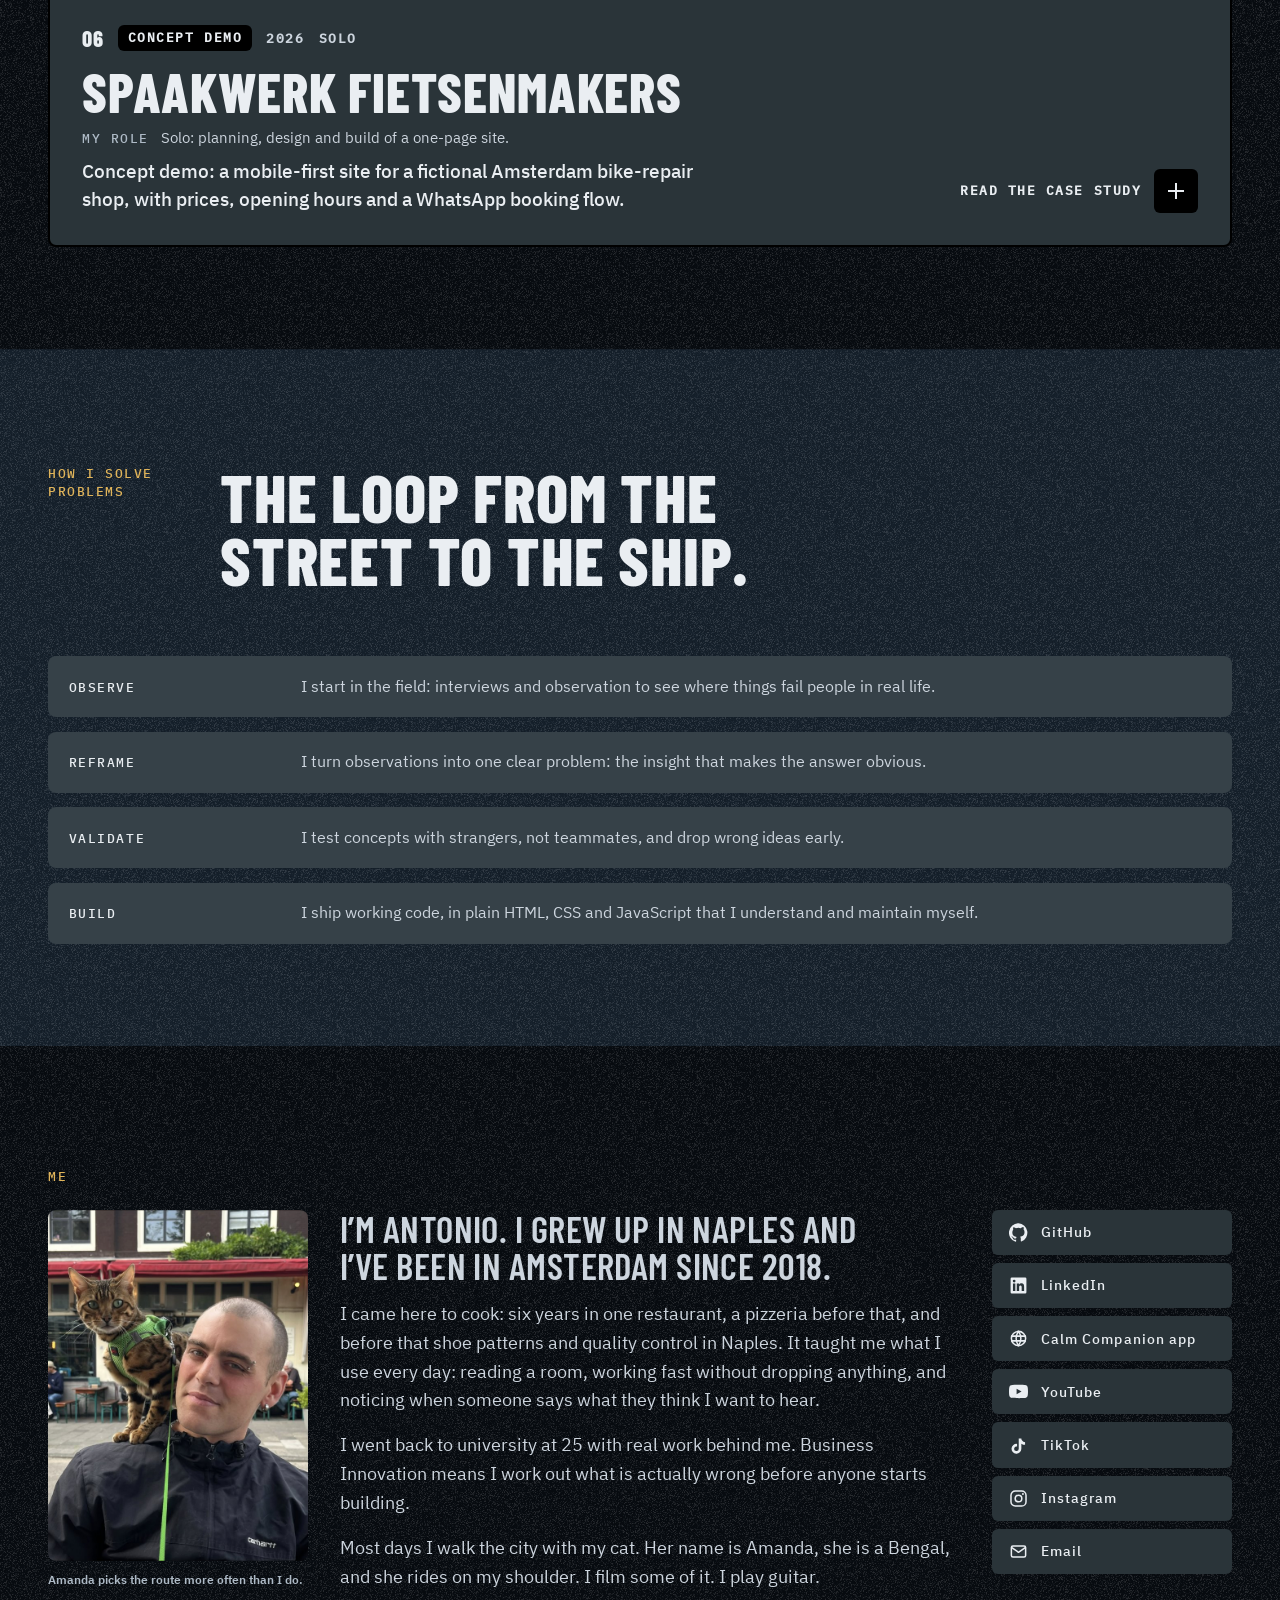
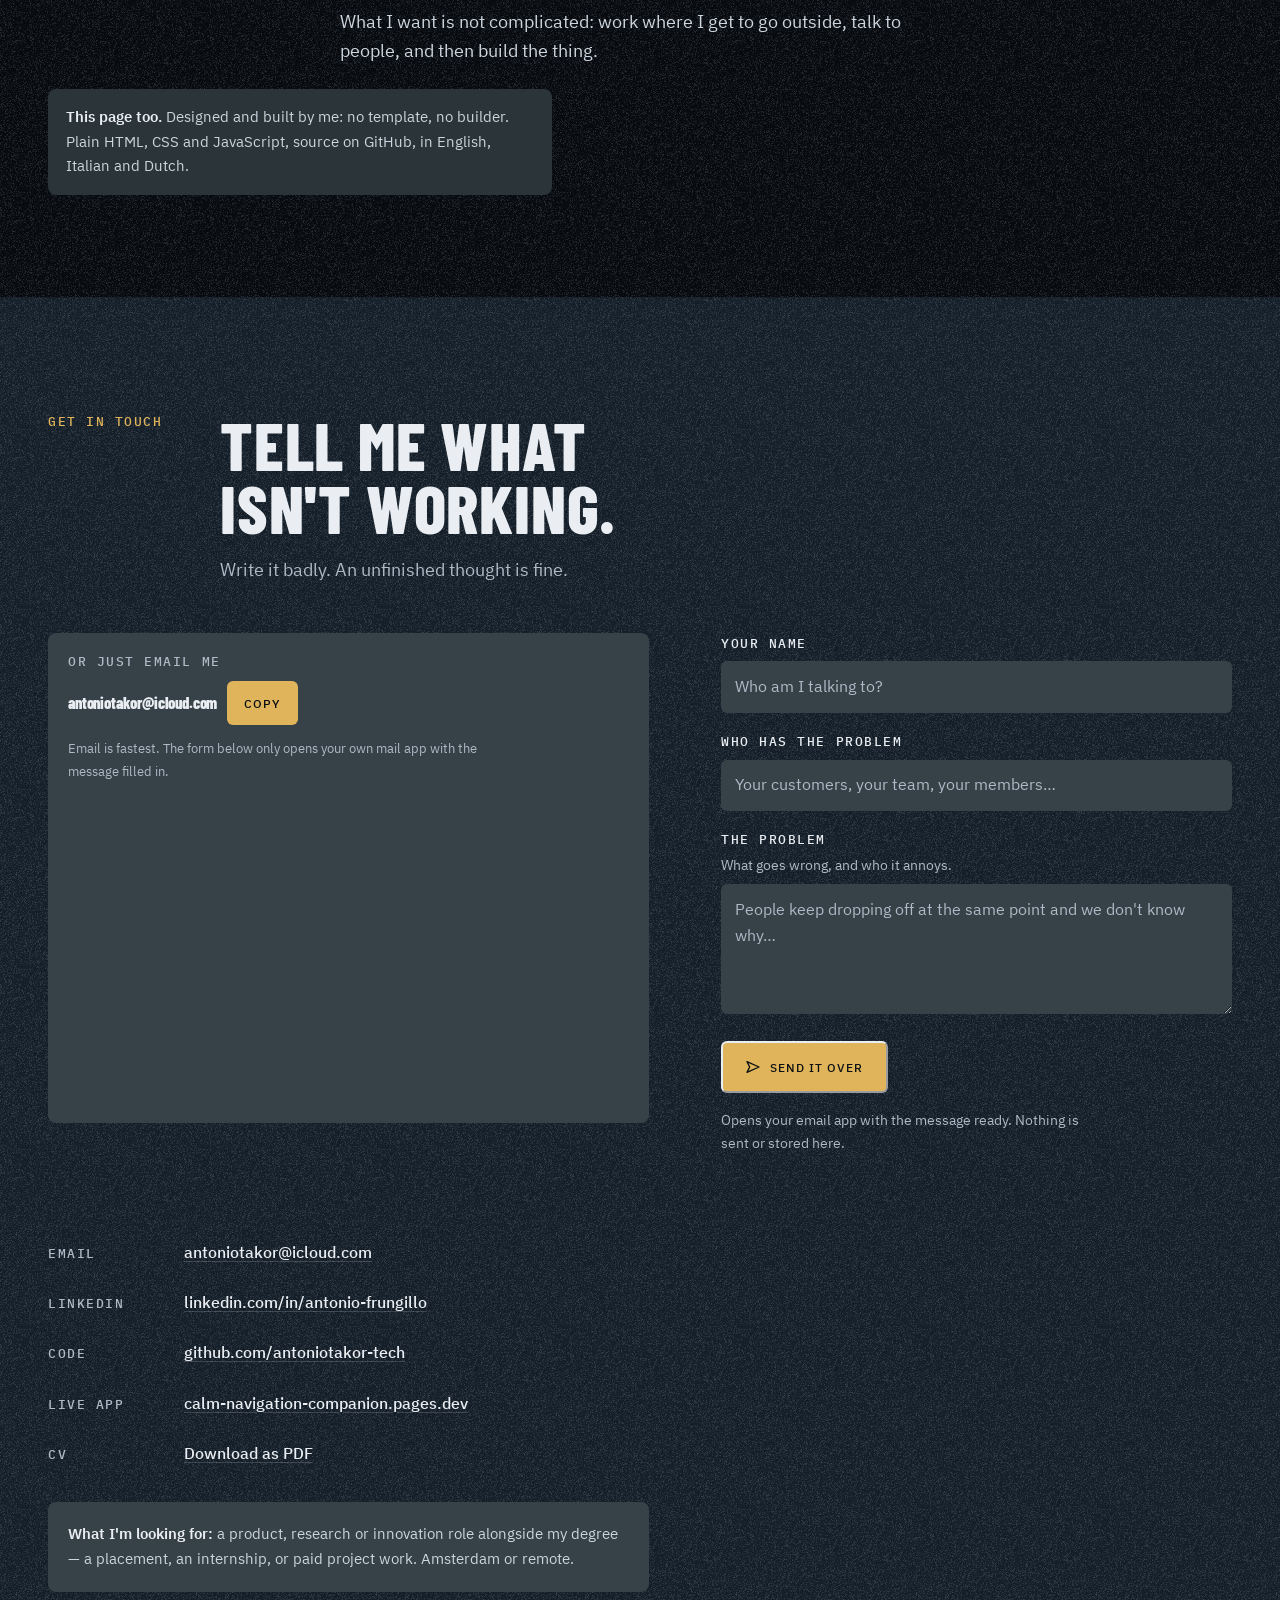
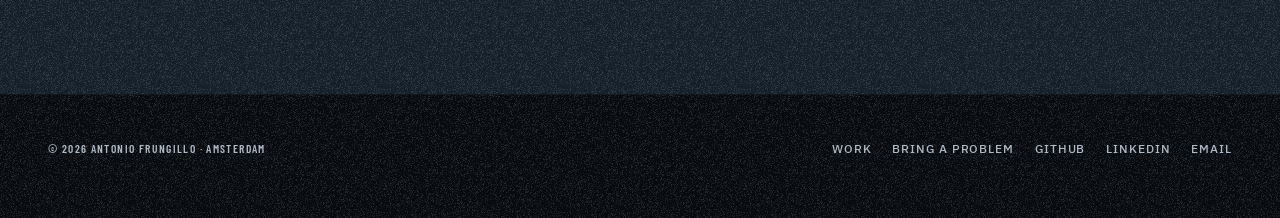
==== commit d19fc9df: "Portfolio: one black-accent look for every project Co-Authored-By: Claude Sonnet 5.5 <noreply@anthro" ====
--- a/index.html
+++ b/index.html
@@ -920,7 +920,7 @@
 @media (max-width:999px){ .hero-face{max-width:250px} }
 </style>
 <link rel="preload" href="assets/fonts/barlow-condensed-latin-800-normal.woff2" as="font" type="font/woff2" crossorigin>
-<link rel="stylesheet" href="theme.css?v=24">
+<link rel="stylesheet" href="theme.css?v=26">
 </head>
 <body>
 <svg class="bgfx" aria-hidden="true" focusable="false" viewBox="0 0 1600 1000" preserveAspectRatio="xMidYMid slice">
--- a/theme.css
+++ b/theme.css
@@ -423,3 +423,12 @@
 #work .case .panel .flow-lane.now .flow-row b:last-of-type,#work .case .panel .flow-lane.fix .flow-row b:last-of-type{background:var(--c)!important;color:var(--on-accent)!important;box-shadow:none}
 #work .case .case-link{background:var(--c);color:var(--on-accent);font-weight:700}
 #work .case .ph{border-top:2px solid var(--c);padding-top:1.4rem!important}
+
+/* WORK v6: one look for every project. No per-project colours: black shapes, light text. */
+#work .case{--c:#000;--ct:var(--fg)}
+#work .case .case-name,#work .case .pc-n,#work .case .ph-sub,#work .case .kit dt,#work .case .panel h4,#work .case .demo-flag{color:var(--ct)!important}
+#work .case .pc-badge,#work .case .pc-cta .sign,#work .case .case-link,#work .case .ph>h4 b,#work .case .case-more .sign{background:#000!important;color:var(--fg)!important;border-color:#000!important}
+#work .case .panel .flow-lane.now .flow-row b:last-of-type,#work .case .panel .flow-lane.fix .flow-row b:last-of-type{background:#000!important;color:var(--fg)!important}
+#work .case .case-rf .rf-to{border-bottom-color:var(--fg)}
+#work .case .panel blockquote{border-left-color:#000}
+#work .case .case-more .sign::before,#work .case .case-more .sign::after,#work .case .pc-cta .sign::before,#work .case .pc-cta .sign::after{background:var(--fg)!important}
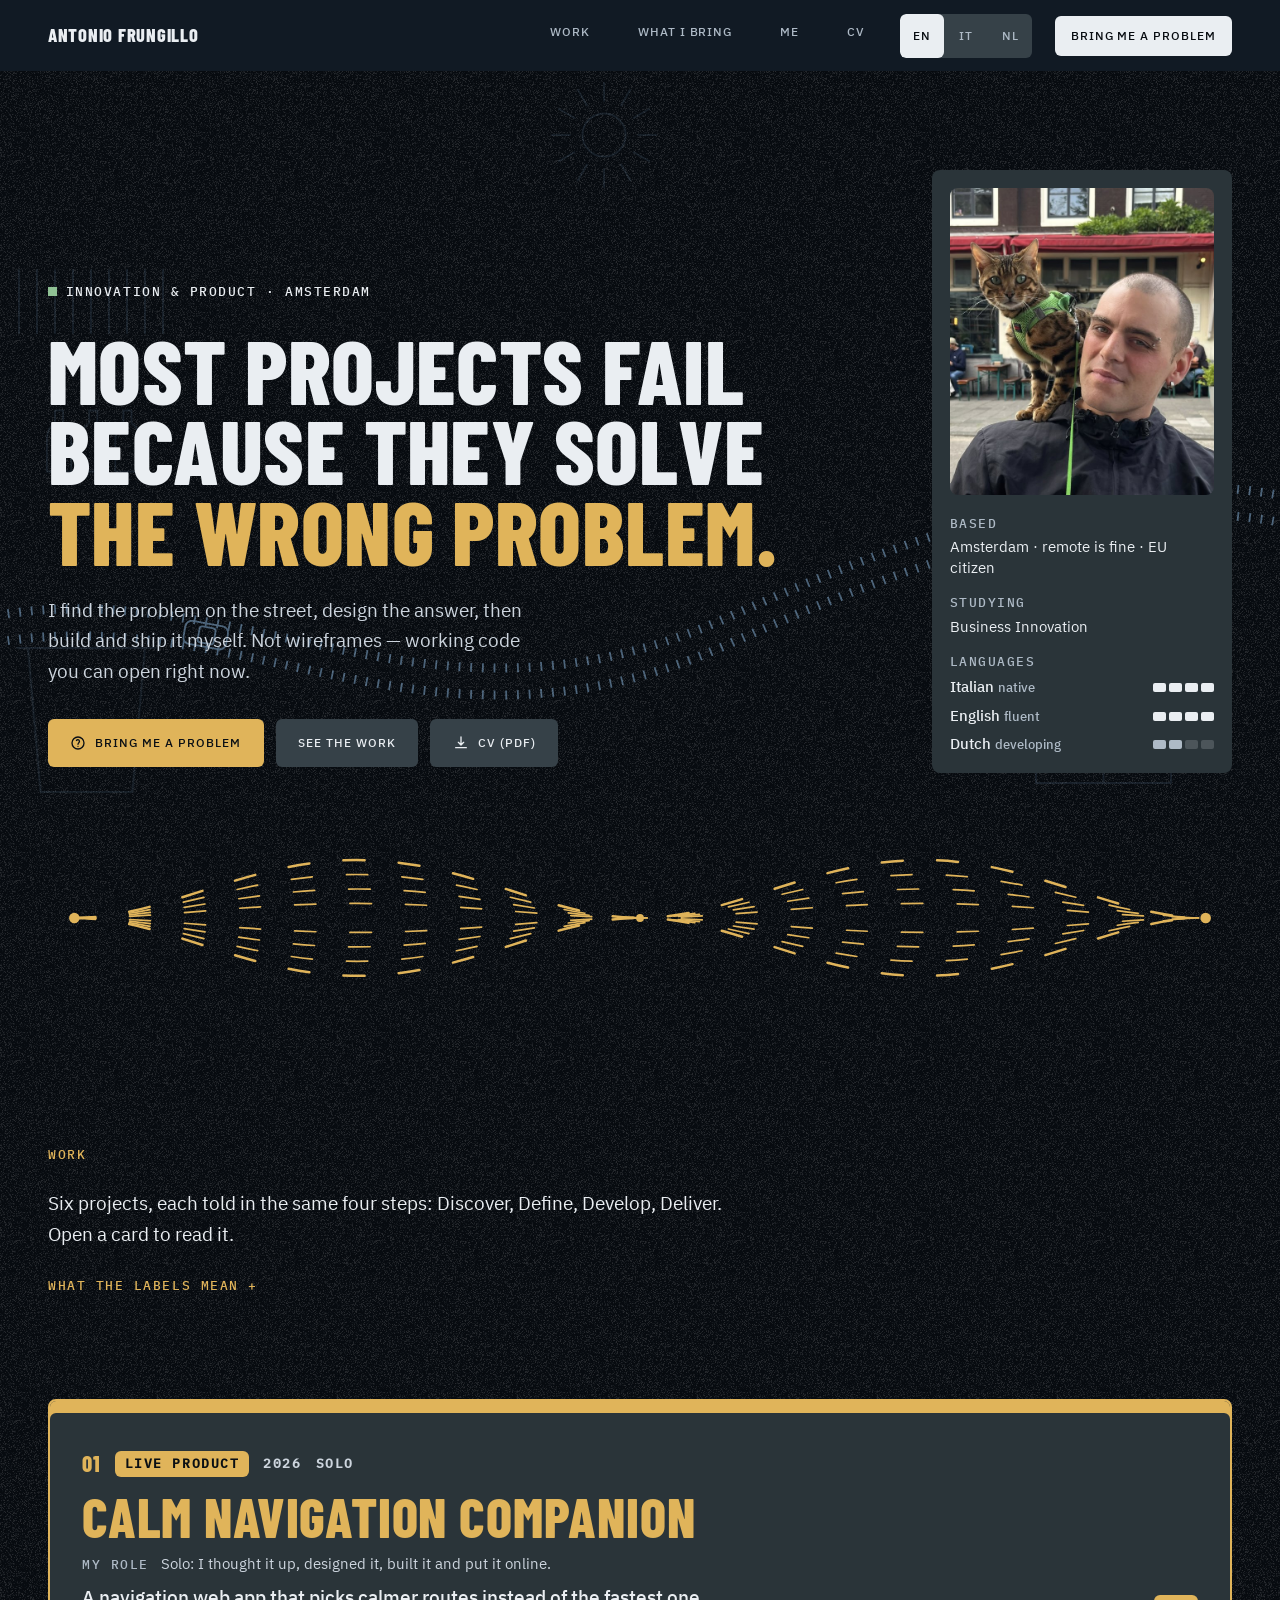
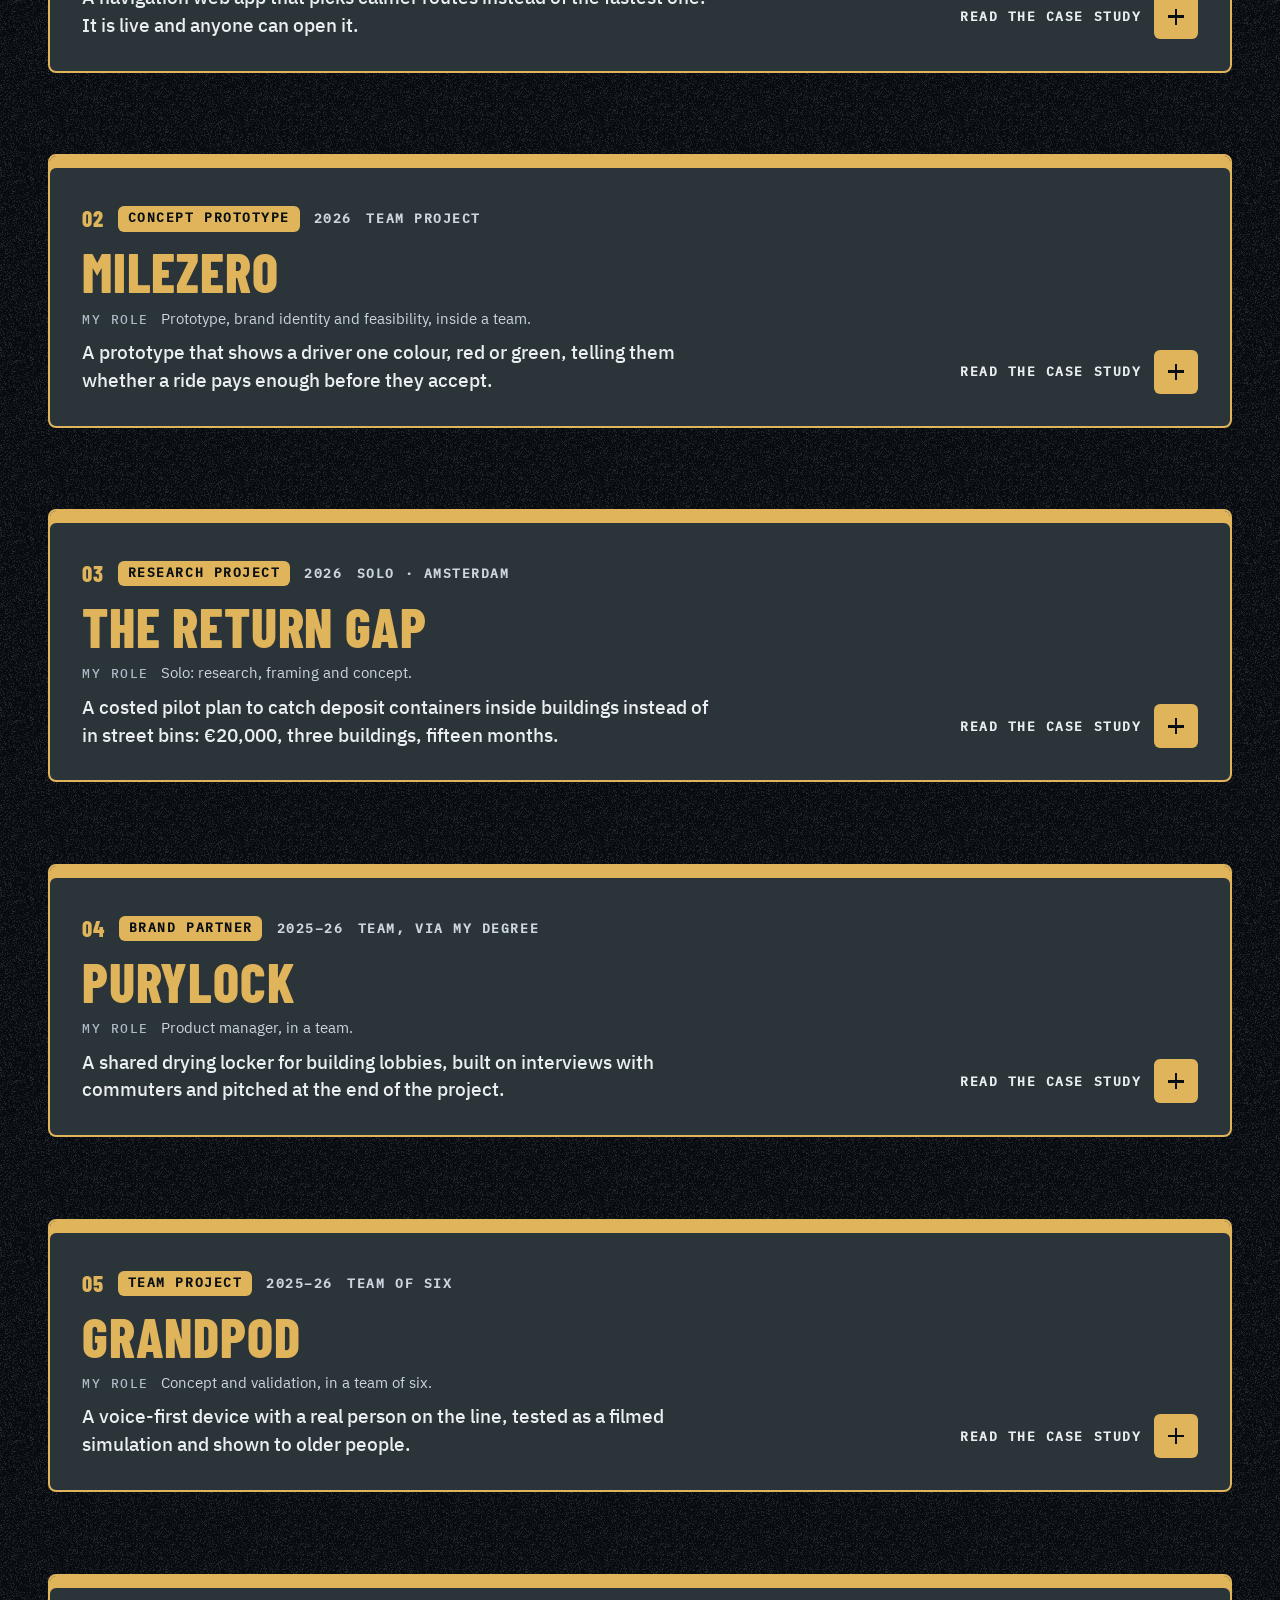
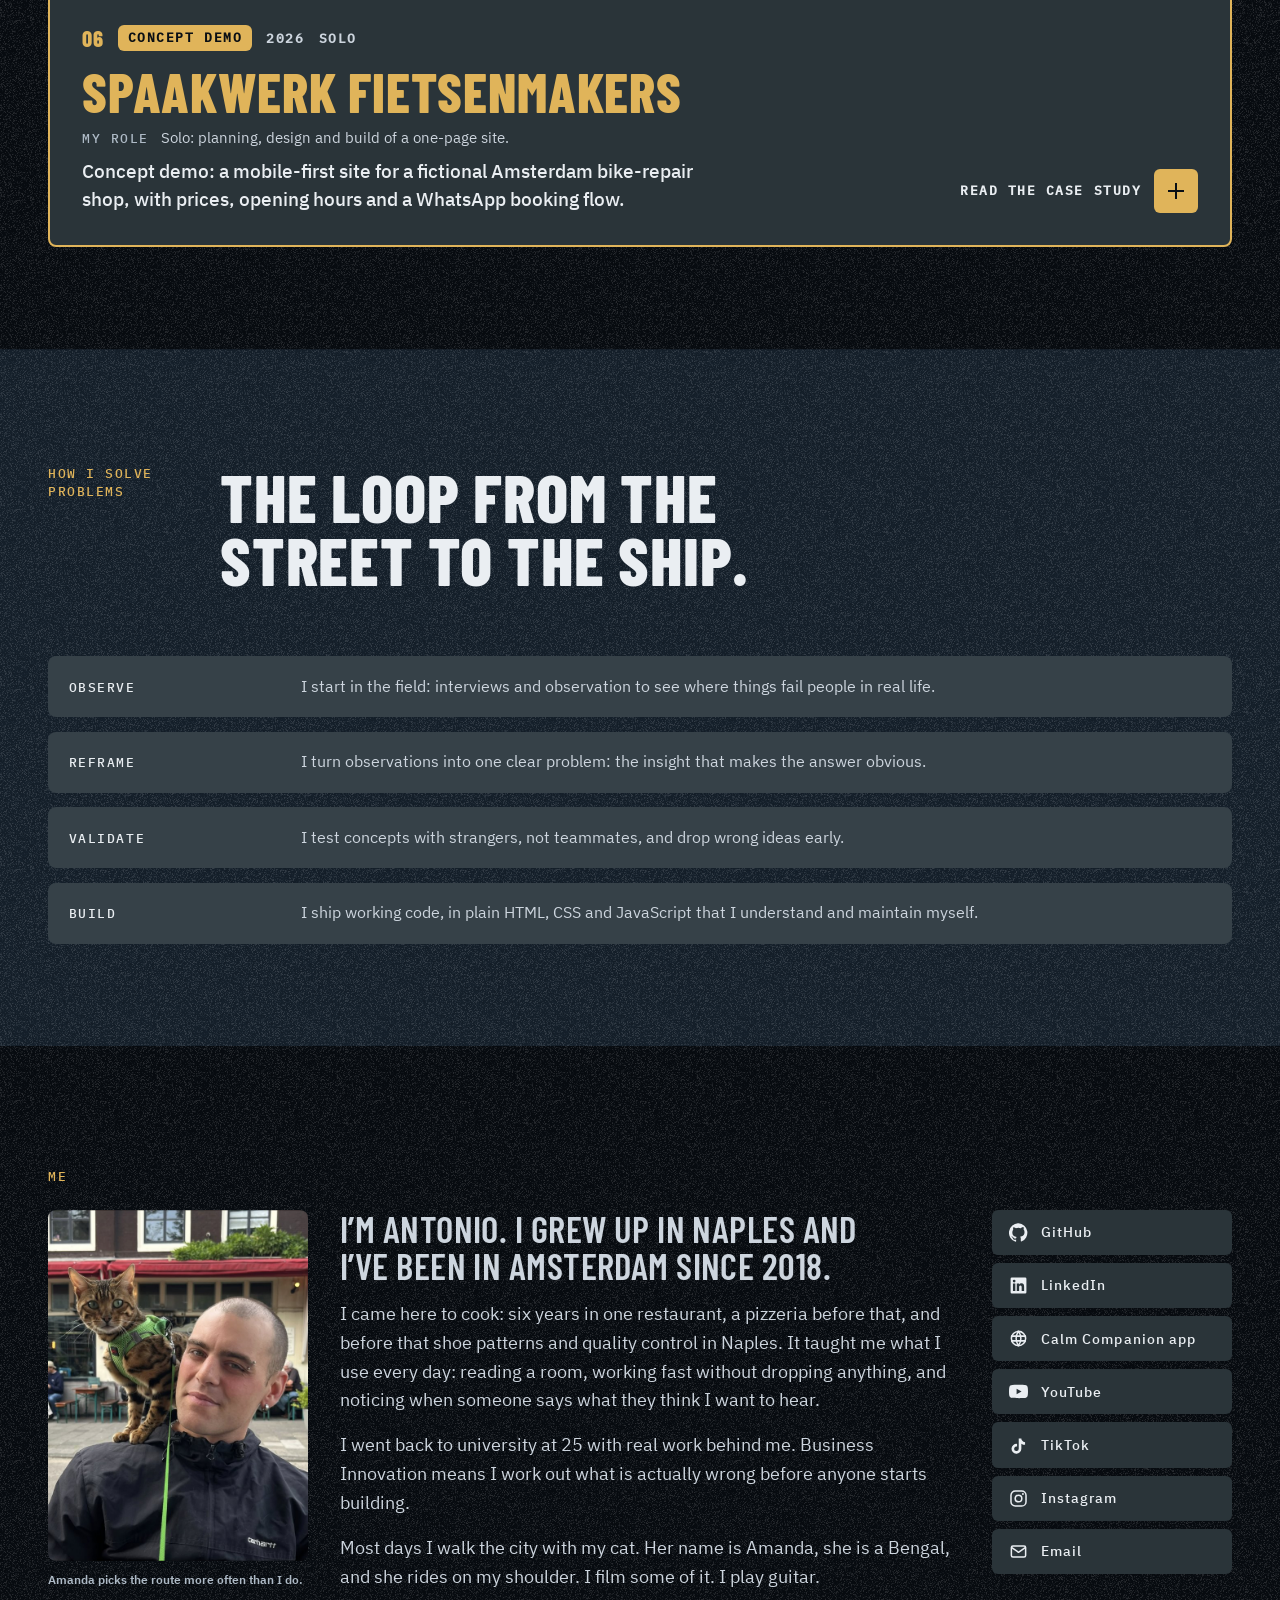
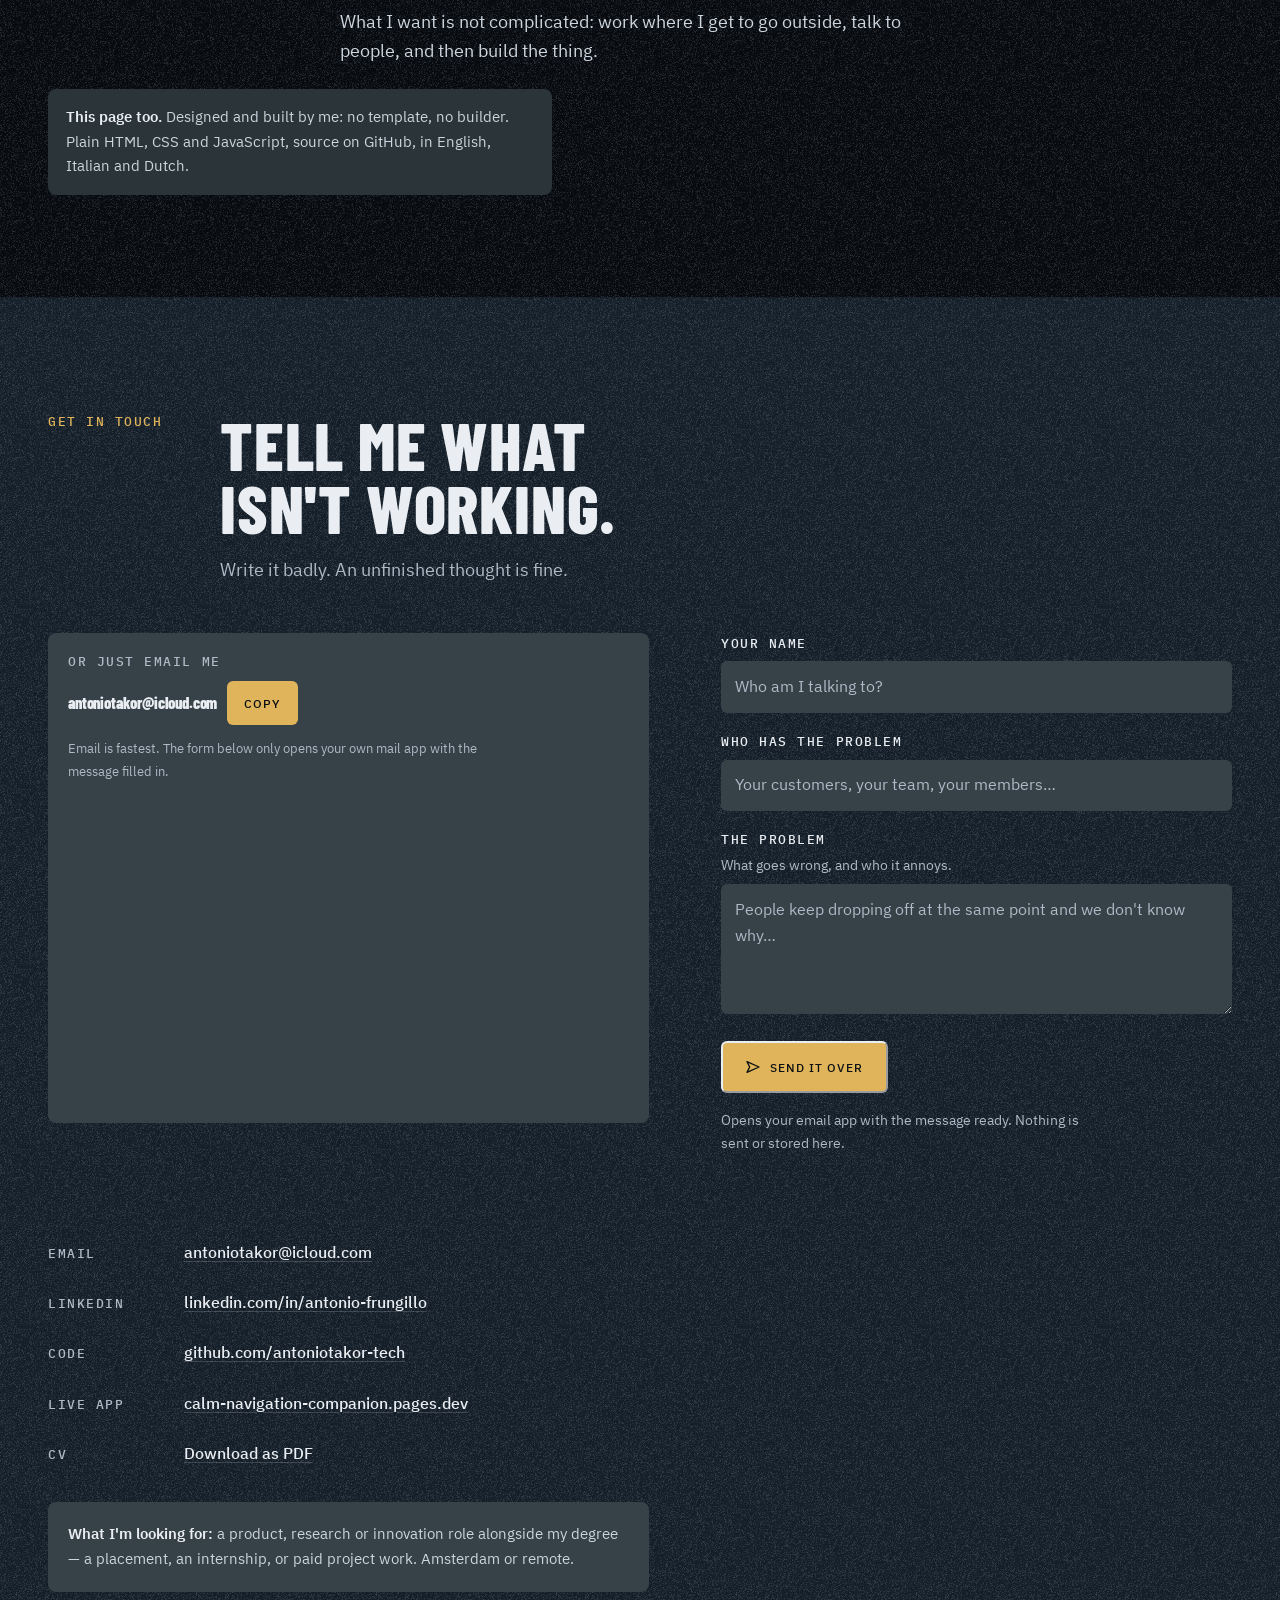
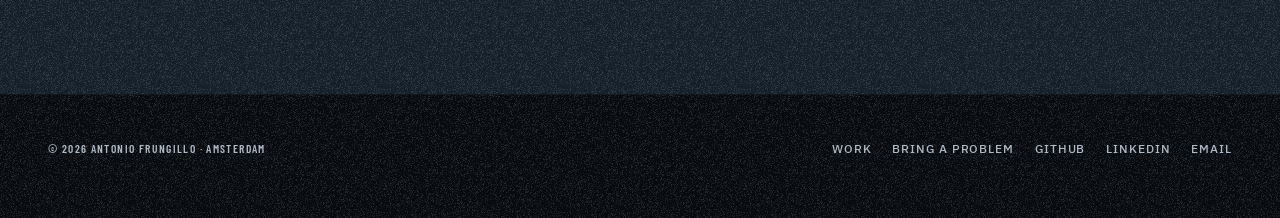
==== commit 4bbabd7e: "Portfolio: every project uses the heading yellow Co-Authored-By: Claude Sonnet 5.5 <noreply@anthropi" ====
--- a/index.html
+++ b/index.html
@@ -920,7 +920,7 @@
 @media (max-width:999px){ .hero-face{max-width:250px} }
 </style>
 <link rel="preload" href="assets/fonts/barlow-condensed-latin-800-normal.woff2" as="font" type="font/woff2" crossorigin>
-<link rel="stylesheet" href="theme.css?v=26">
+<link rel="stylesheet" href="theme.css?v=27">
 </head>
 <body>
 <svg class="bgfx" aria-hidden="true" focusable="false" viewBox="0 0 1600 1000" preserveAspectRatio="xMidYMid slice">
--- a/theme.css
+++ b/theme.css
@@ -424,11 +424,11 @@
 #work .case .case-link{background:var(--c);color:var(--on-accent);font-weight:700}
 #work .case .ph{border-top:2px solid var(--c);padding-top:1.4rem!important}
 
-/* WORK v6: one look for every project. No per-project colours: black shapes, light text. */
-#work .case{--c:#000;--ct:var(--fg)}
+/* WORK v6: one look for every project, in the portfolio's own yellow (same as the headings). */
+#work .case{--c:var(--accent);--ct:var(--accent)}
 #work .case .case-name,#work .case .pc-n,#work .case .ph-sub,#work .case .kit dt,#work .case .panel h4,#work .case .demo-flag{color:var(--ct)!important}
-#work .case .pc-badge,#work .case .pc-cta .sign,#work .case .case-link,#work .case .ph>h4 b,#work .case .case-more .sign{background:#000!important;color:var(--fg)!important;border-color:#000!important}
-#work .case .panel .flow-lane.now .flow-row b:last-of-type,#work .case .panel .flow-lane.fix .flow-row b:last-of-type{background:#000!important;color:var(--fg)!important}
-#work .case .case-rf .rf-to{border-bottom-color:var(--fg)}
-#work .case .panel blockquote{border-left-color:#000}
-#work .case .case-more .sign::before,#work .case .case-more .sign::after,#work .case .pc-cta .sign::before,#work .case .pc-cta .sign::after{background:var(--fg)!important}
+#work .case .pc-badge,#work .case .pc-cta .sign,#work .case .case-link,#work .case .ph>h4 b,#work .case .case-more .sign{background:var(--accent)!important;color:var(--on-accent)!important;border-color:var(--accent)!important}
+#work .case .panel .flow-lane.now .flow-row b:last-of-type,#work .case .panel .flow-lane.fix .flow-row b:last-of-type{background:var(--accent)!important;color:var(--on-accent)!important}
+#work .case .case-rf .rf-to{border-bottom-color:var(--accent)}
+#work .case .panel blockquote{border-left-color:var(--accent)}
+#work .case .case-more .sign::before,#work .case .case-more .sign::after,#work .case .pc-cta .sign::before,#work .case .pc-cta .sign::after{background:var(--on-accent)!important}
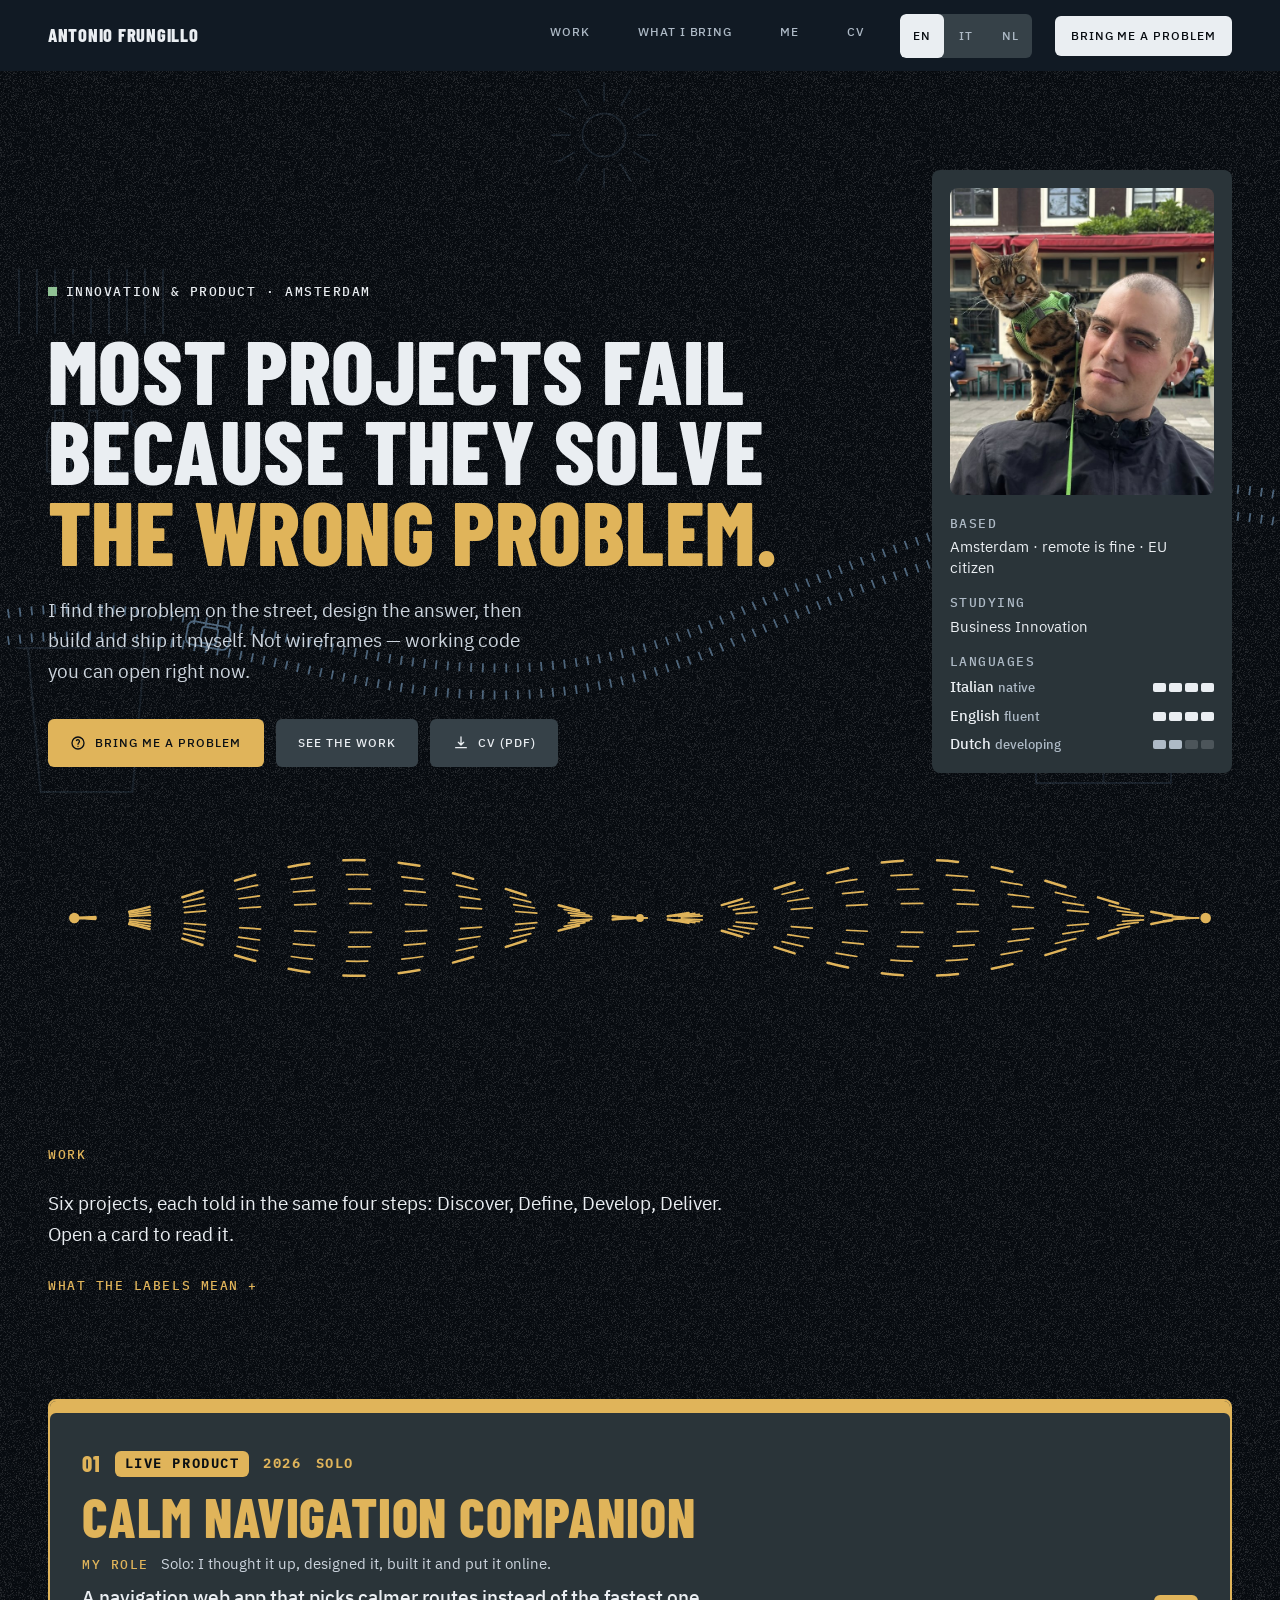
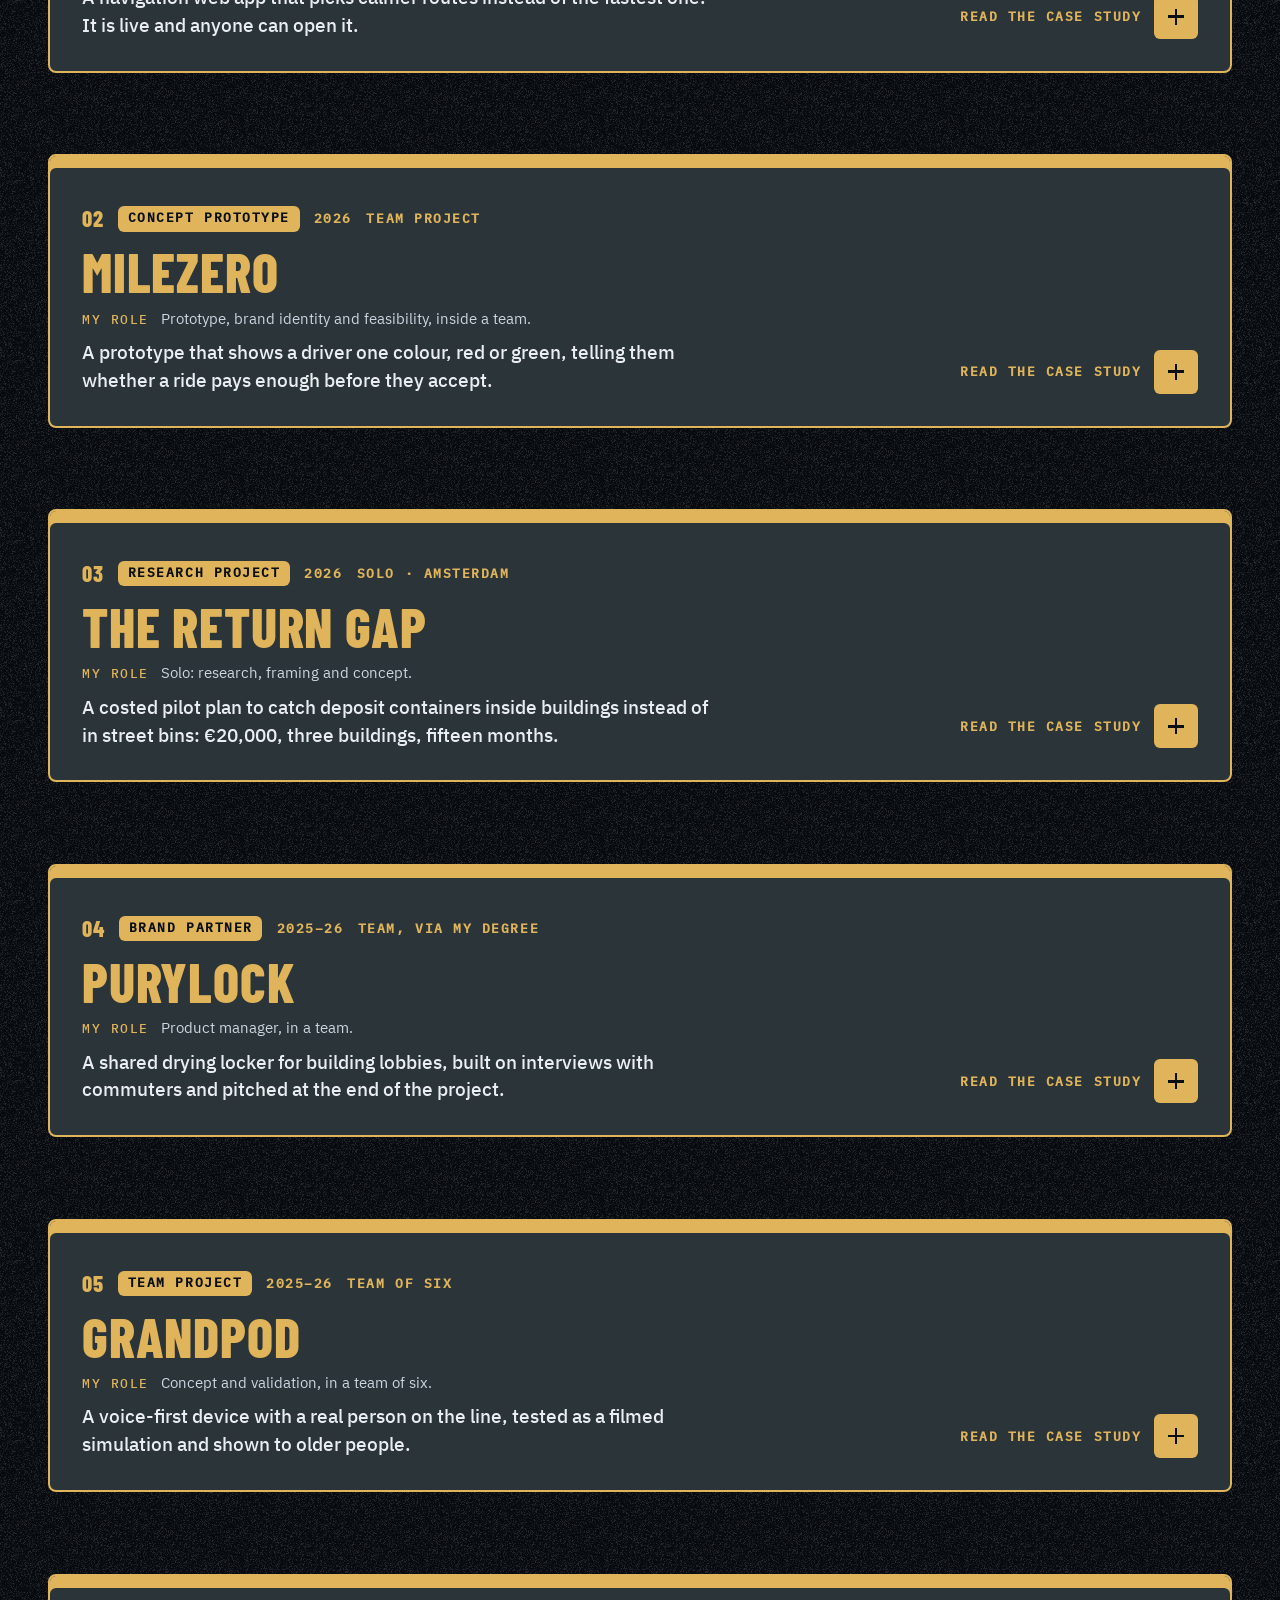
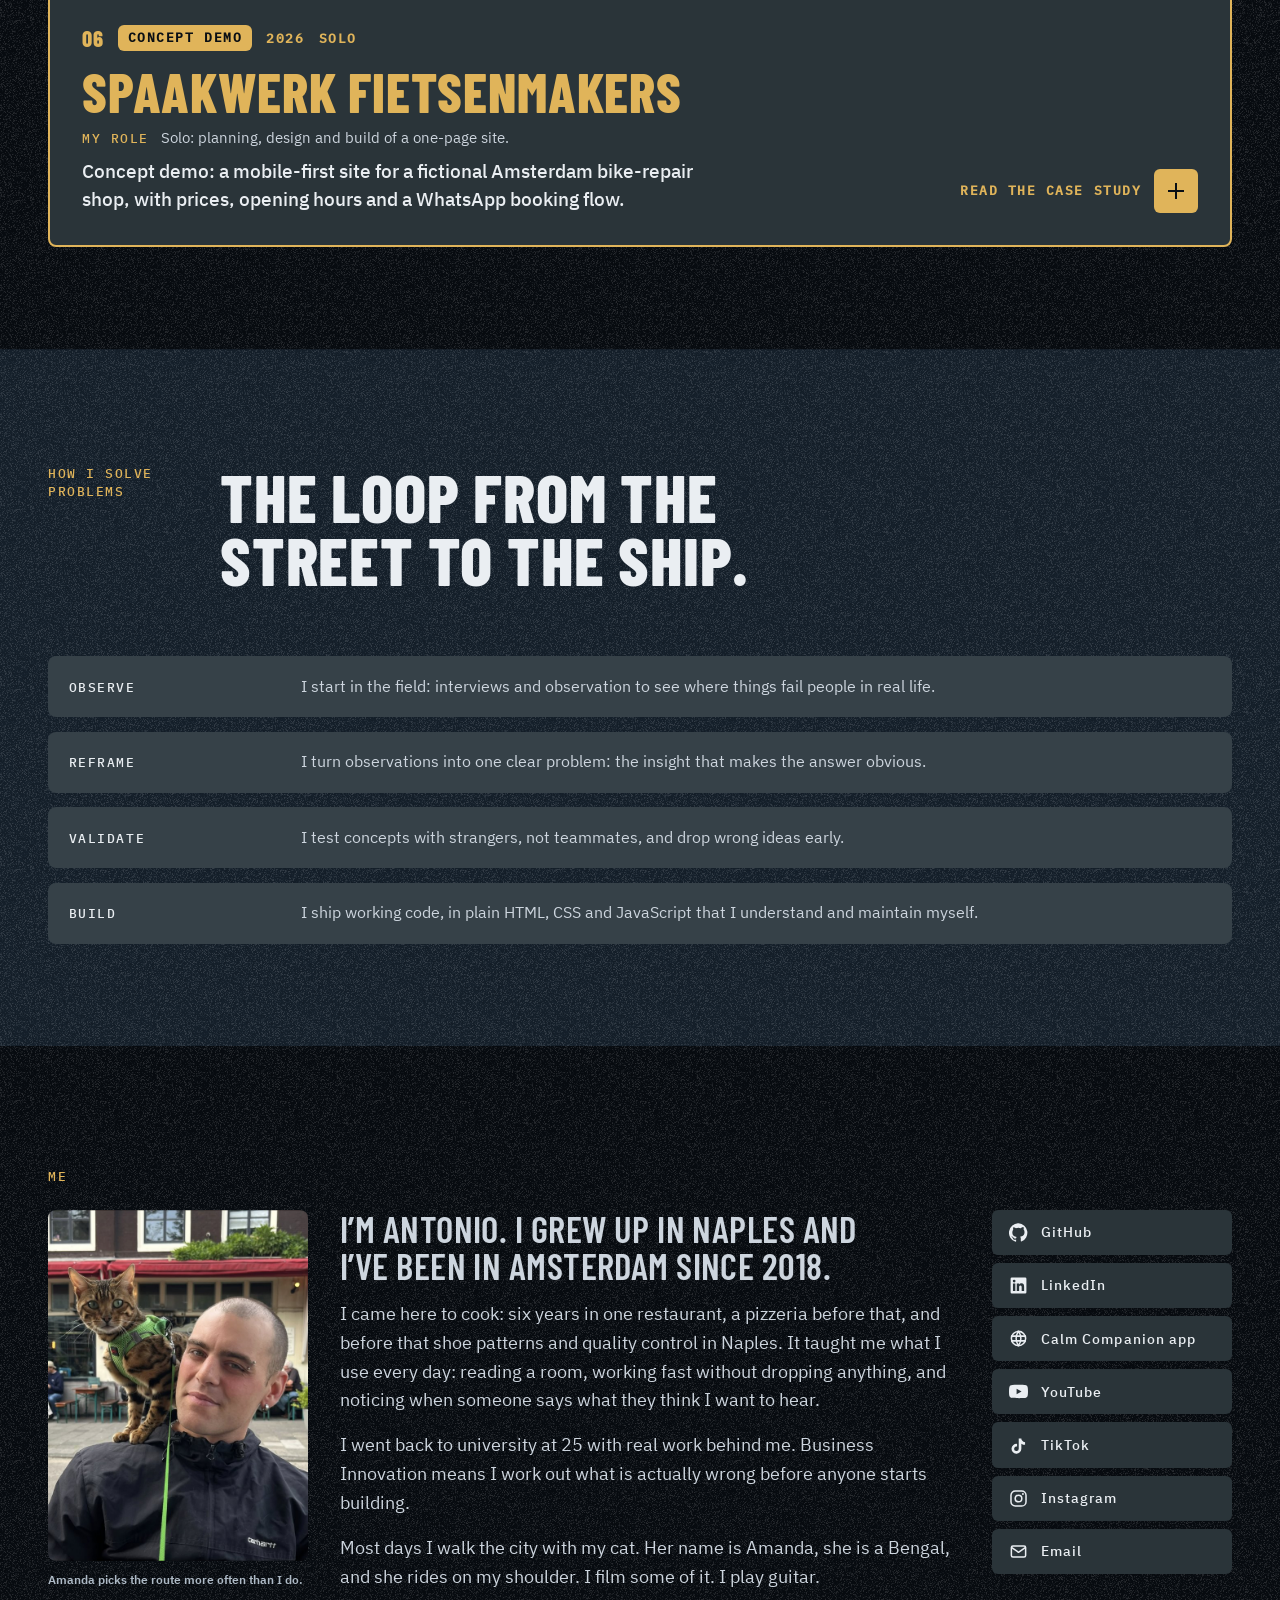
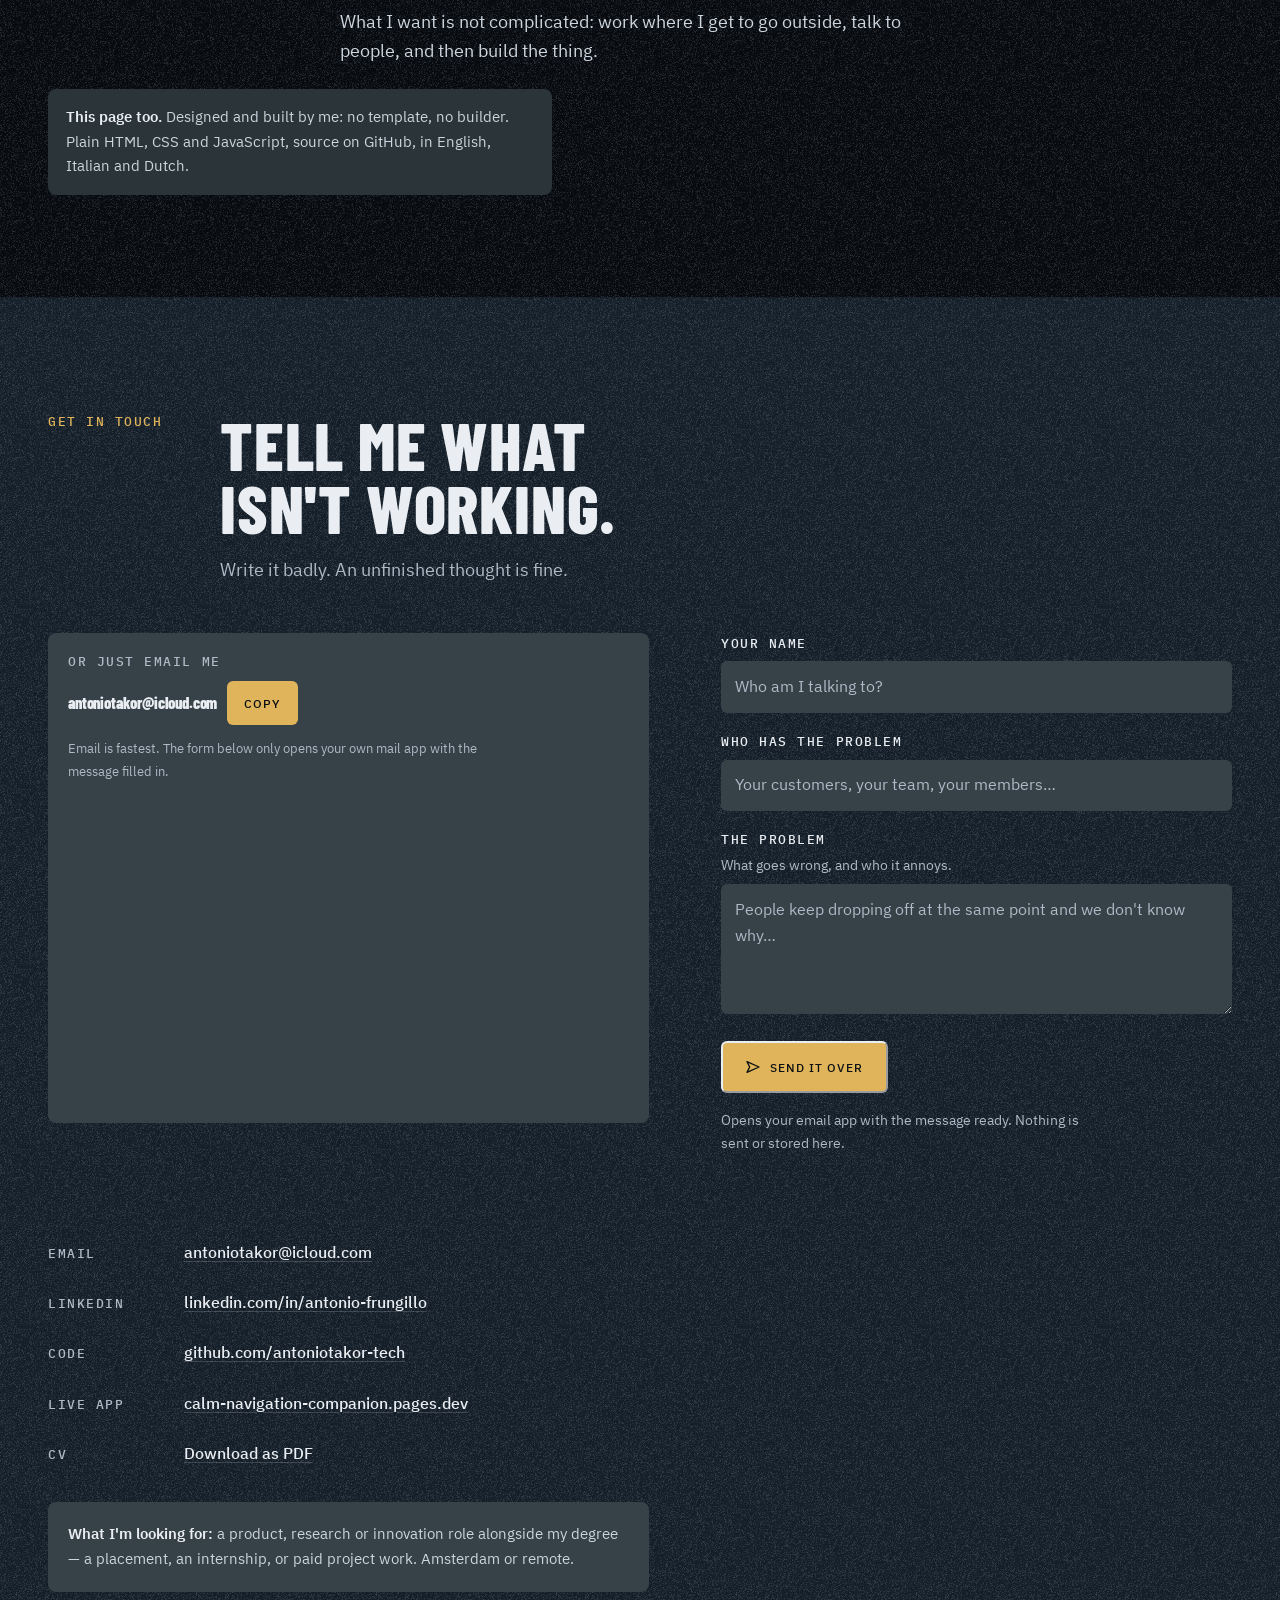
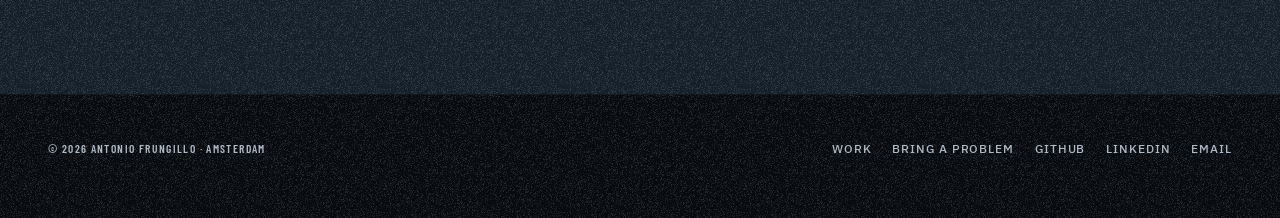
==== commit 57c155f8: "Portfolio: all card details in yellow Co-Authored-By: Claude Sonnet 5.5 <noreply@anthropic.com>" ====
--- a/index.html
+++ b/index.html
@@ -920,7 +920,7 @@
 @media (max-width:999px){ .hero-face{max-width:250px} }
 </style>
 <link rel="preload" href="assets/fonts/barlow-condensed-latin-800-normal.woff2" as="font" type="font/woff2" crossorigin>
-<link rel="stylesheet" href="theme.css?v=27">
+<link rel="stylesheet" href="theme.css?v=28">
 </head>
 <body>
 <svg class="bgfx" aria-hidden="true" focusable="false" viewBox="0 0 1600 1000" preserveAspectRatio="xMidYMid slice">
--- a/theme.css
+++ b/theme.css
@@ -432,3 +432,4 @@
 #work .case .case-rf .rf-to{border-bottom-color:var(--accent)}
 #work .case .panel blockquote{border-left-color:var(--accent)}
 #work .case .case-more .sign::before,#work .case .case-more .sign::after,#work .case .pc-cta .sign::before,#work .case .pc-cta .sign::after{background:var(--on-accent)!important}
+#work .case .pc-meta,#work .case .pc-meta span,#work .case .pc-role b,#work .case .pc-open,#work .case .pc-close,#work .case .case-more .facts dt,#work .case .panel .flow-tag,#work .case .case-cap b{color:var(--accent)!important}
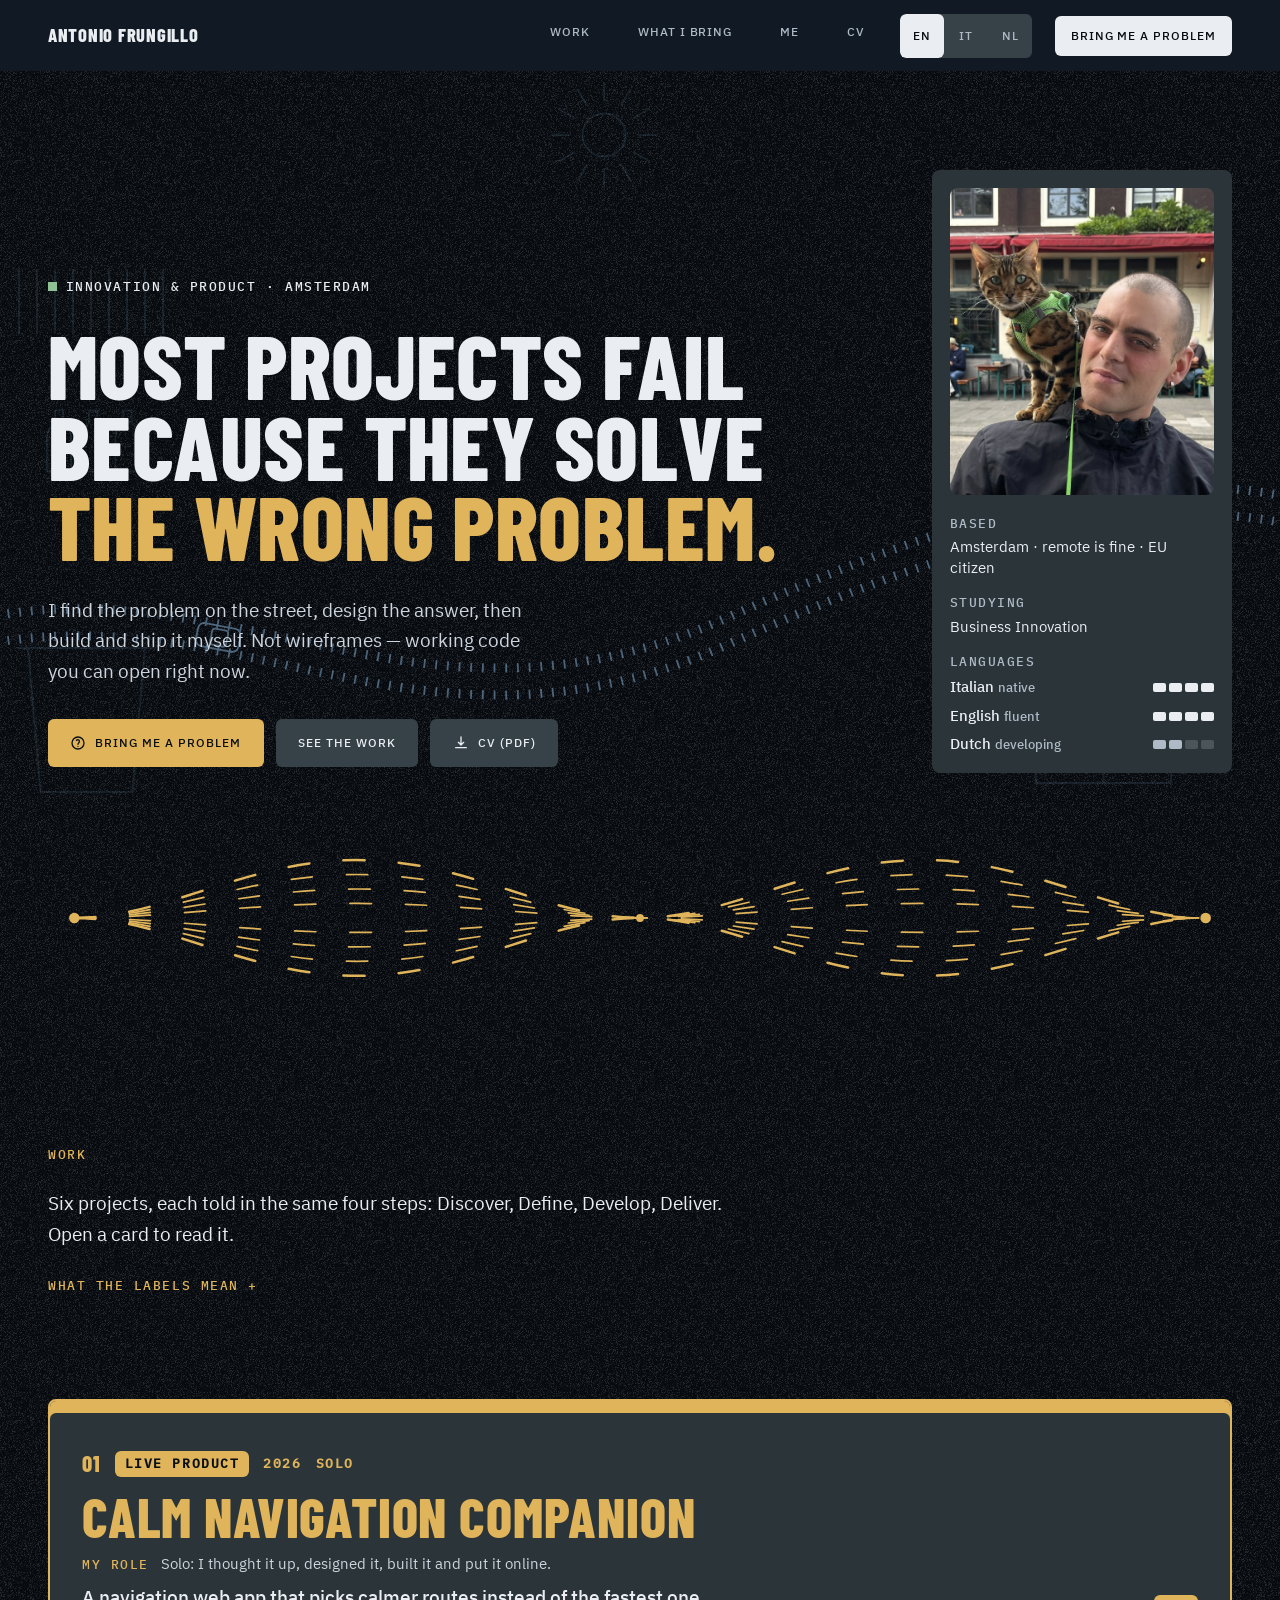
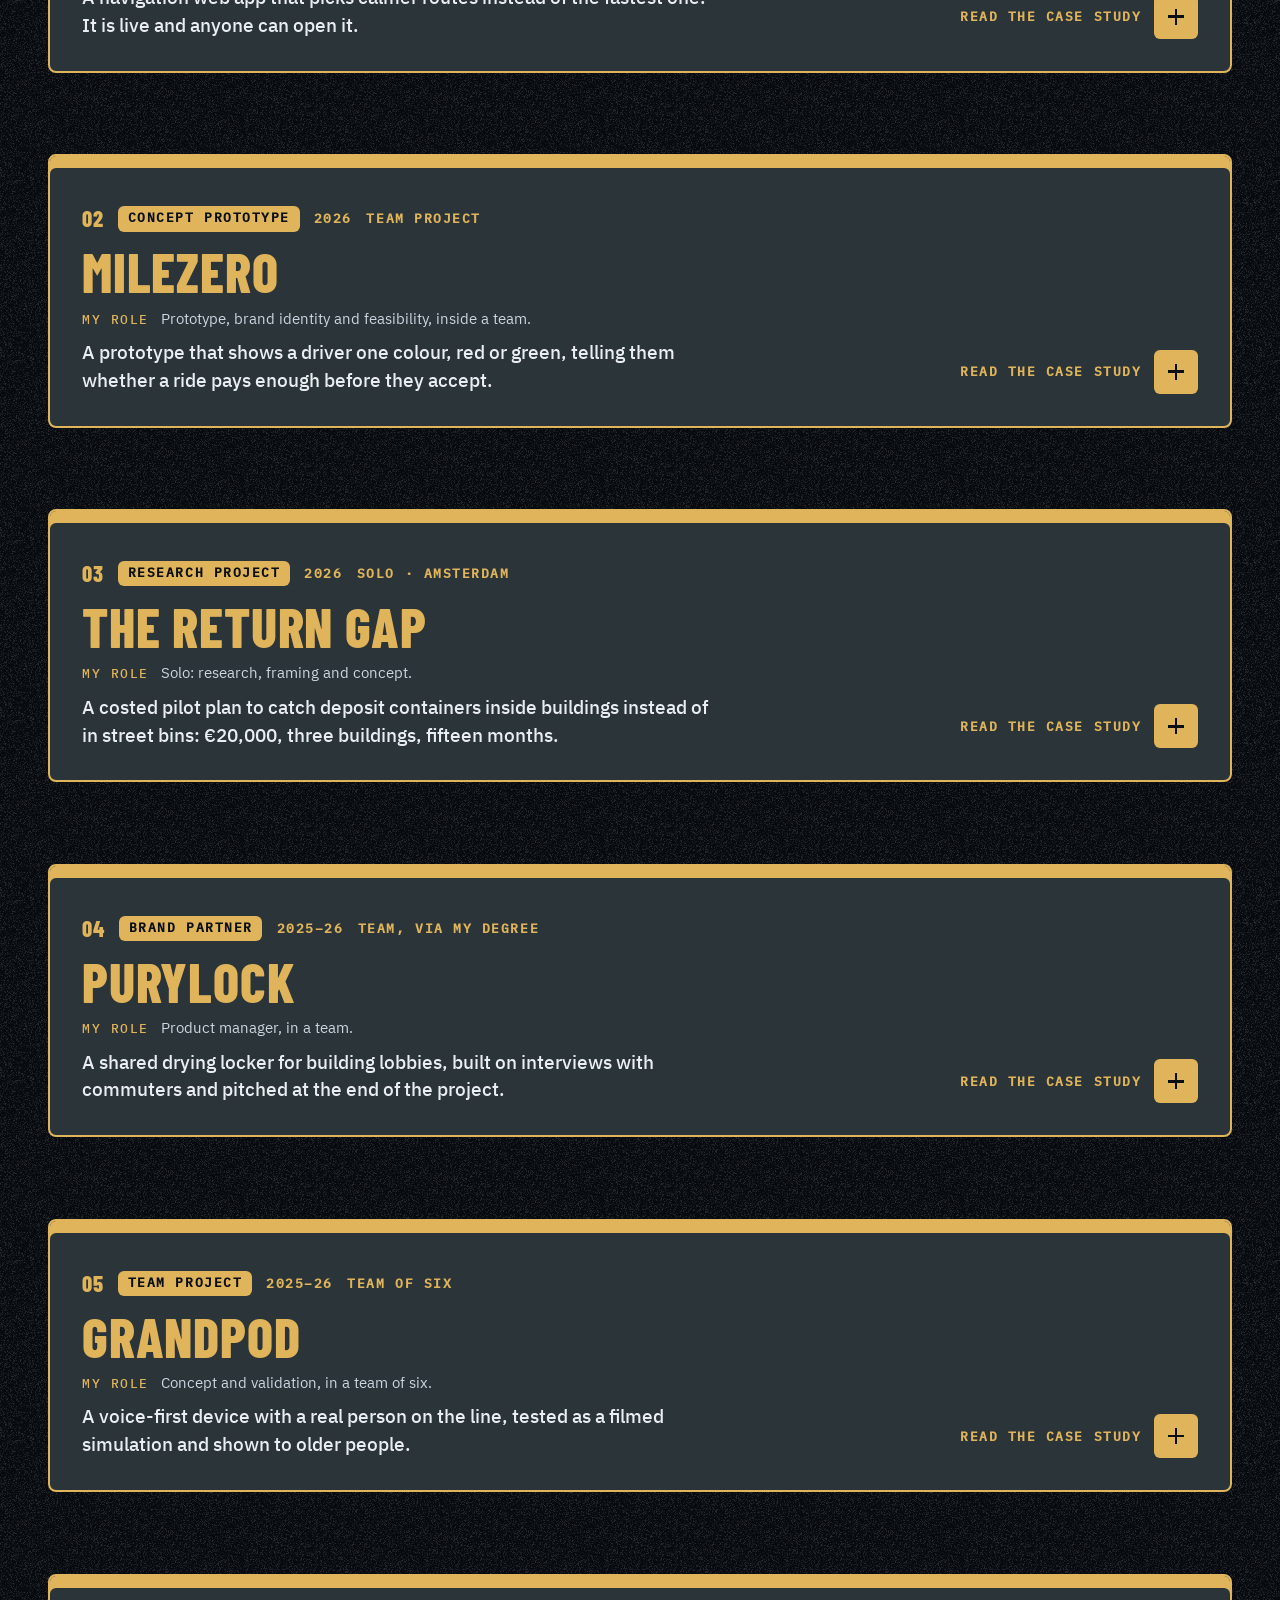
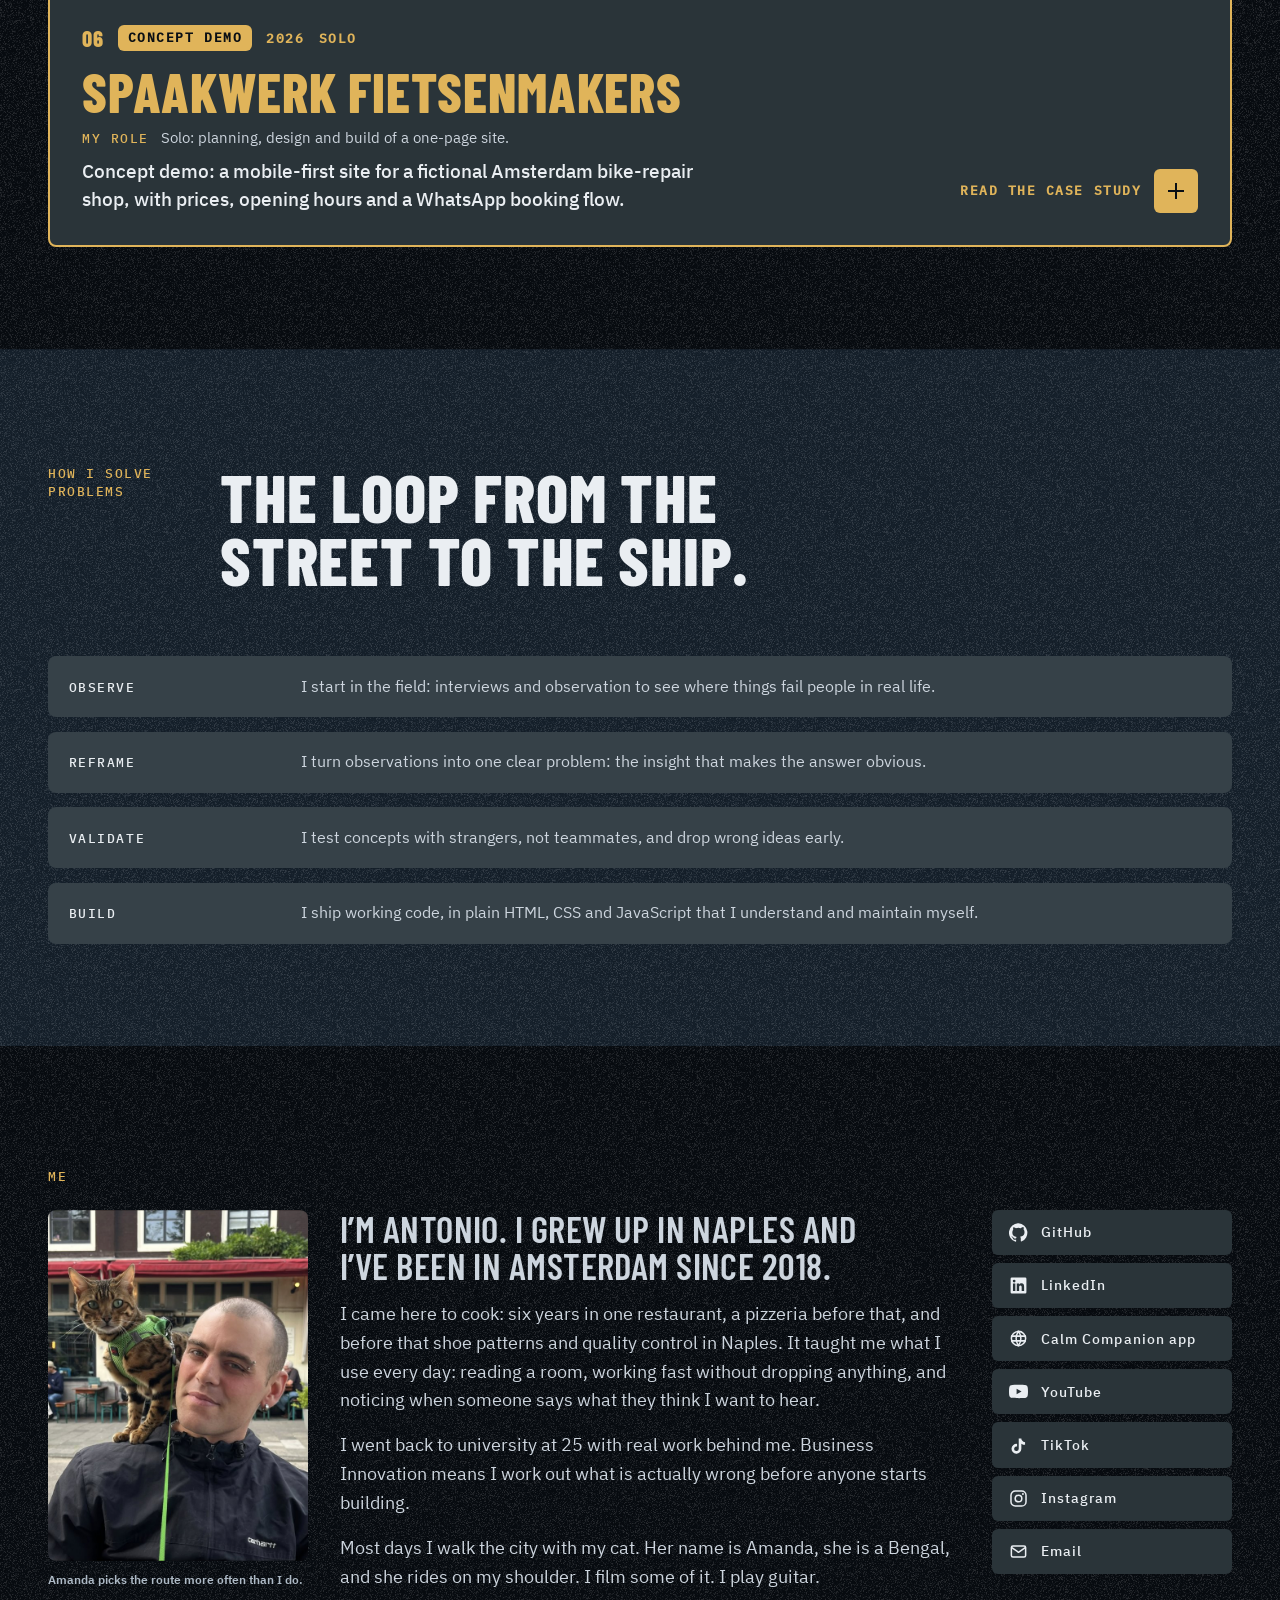
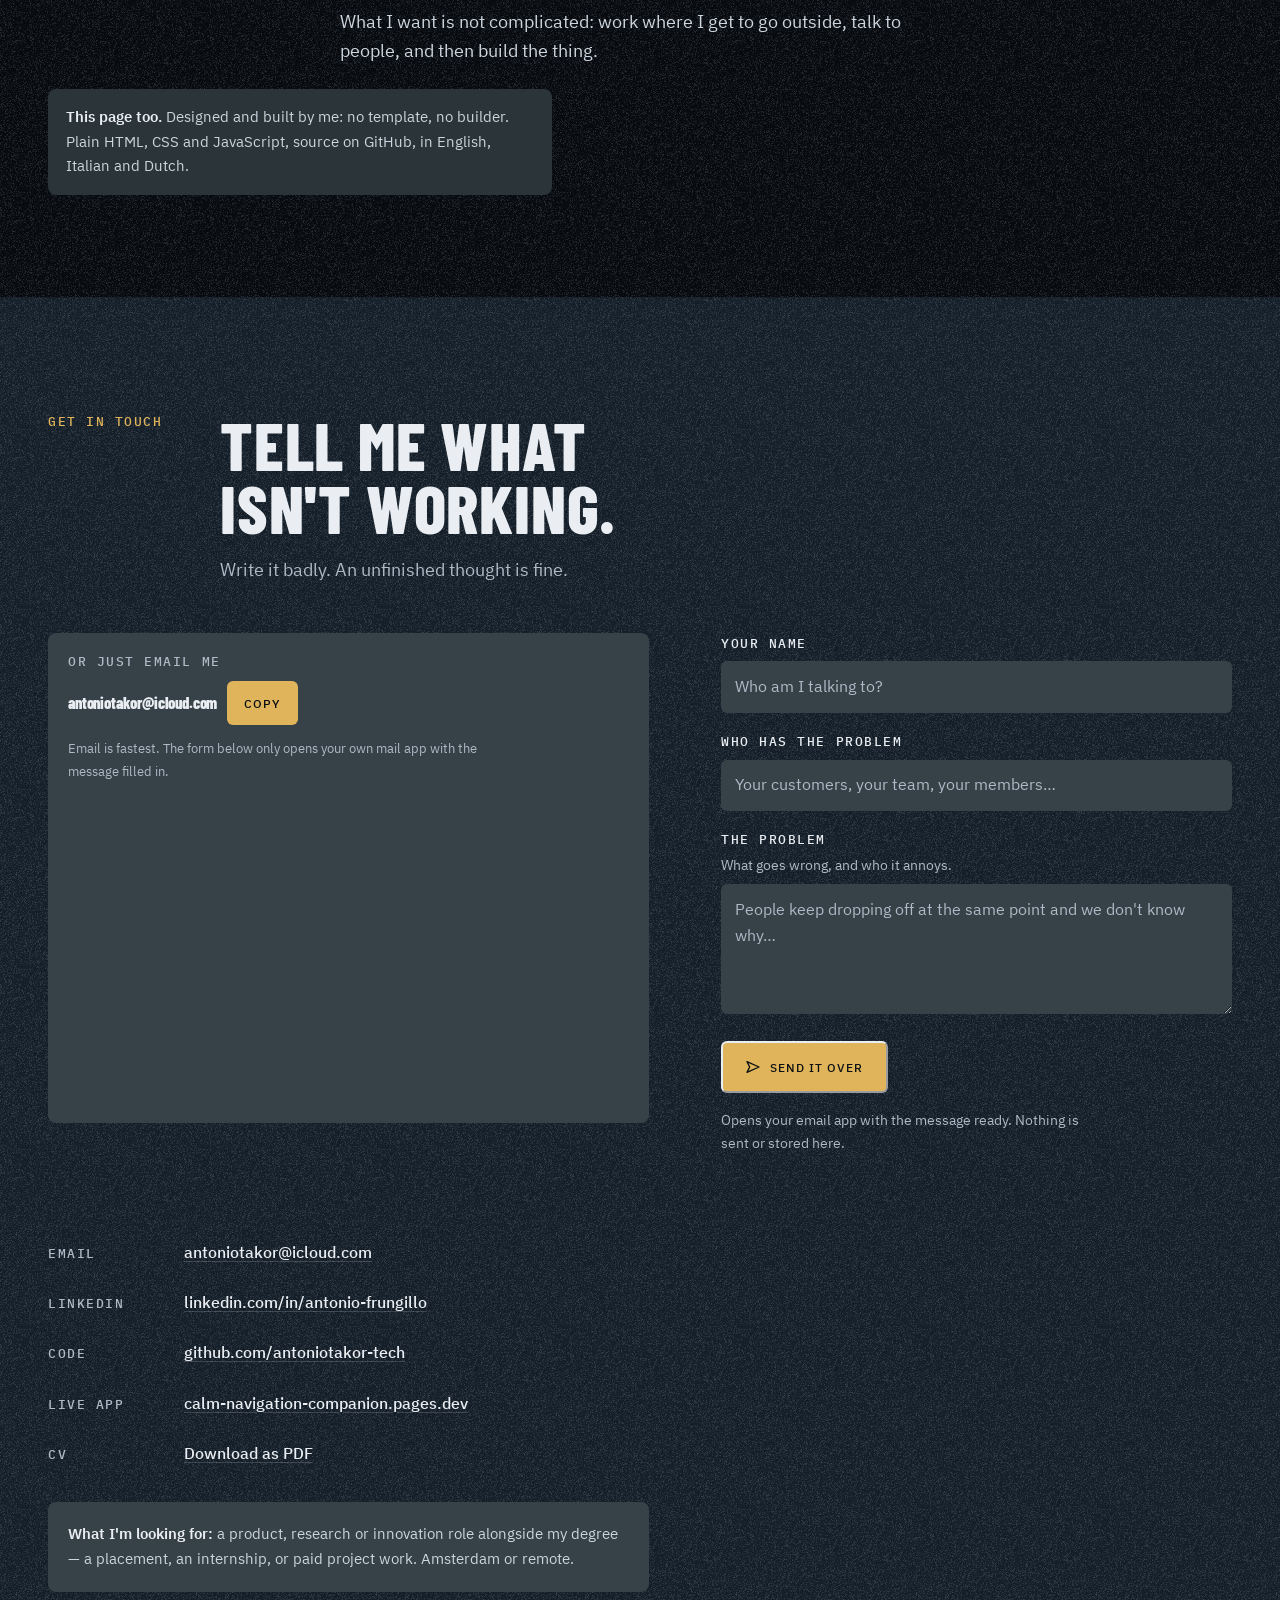
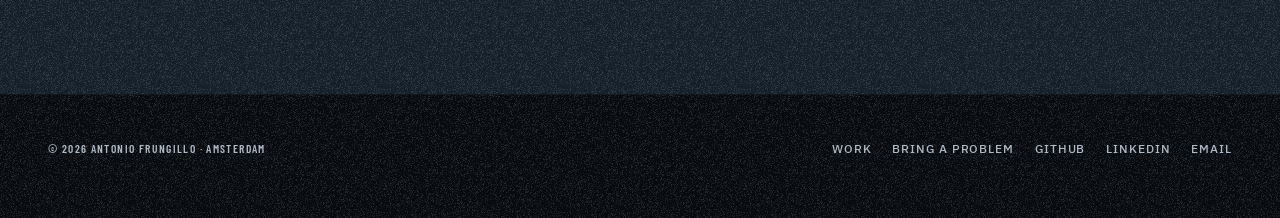
==== commit 0f0399ea: "Portfolio: more space under the headline Co-Authored-By: Claude Sonnet 5.5 <noreply@anthropic.com>" ====
--- a/index.html
+++ b/index.html
@@ -920,7 +920,7 @@
 @media (max-width:999px){ .hero-face{max-width:250px} }
 </style>
 <link rel="preload" href="assets/fonts/barlow-condensed-latin-800-normal.woff2" as="font" type="font/woff2" crossorigin>
-<link rel="stylesheet" href="theme.css?v=28">
+<link rel="stylesheet" href="theme.css?v=29">
 </head>
 <body>
 <svg class="bgfx" aria-hidden="true" focusable="false" viewBox="0 0 1600 1000" preserveAspectRatio="xMidYMid slice">
--- a/theme.css
+++ b/theme.css
@@ -433,3 +433,4 @@
 #work .case .panel blockquote{border-left-color:var(--accent)}
 #work .case .case-more .sign::before,#work .case .case-more .sign::after,#work .case .pc-cta .sign::before,#work .case .pc-cta .sign::after{background:var(--on-accent)!important}
 #work .case .pc-meta,#work .case .pc-meta span,#work .case .pc-role b,#work .case .pc-open,#work .case .pc-close,#work .case .case-more .facts dt,#work .case .panel .flow-tag,#work .case .case-cap b{color:var(--accent)!important}
+.hero-sub{margin-top:1.8rem}
